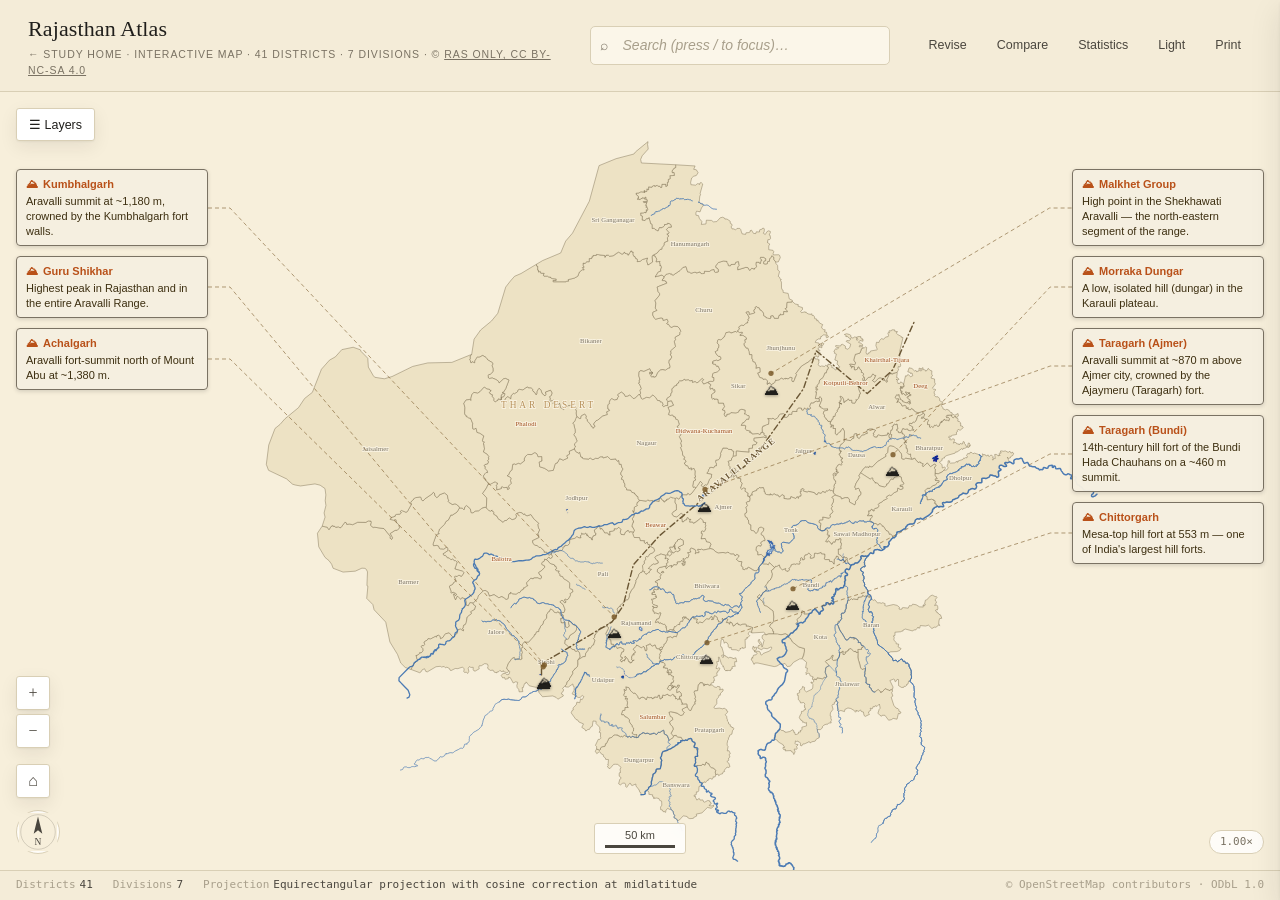
==== map.html @ 2c35591f "Mobile: bottom-sheet + FAB stack + timeline ribbon (Option A + B) Below 640 px the atlas becomes a G" ====
<!doctype html>
<html lang="en">
<head>
  <meta charset="utf-8" />
  <meta name="viewport" content="width=device-width, initial-scale=1" />
  <title>Rajasthan Atlas</title>
  <meta name="description" content="An interactive digital atlas of Rajasthan — 41 districts, protected areas, biosphere, and environment layers." />

  <link rel="stylesheet" href="atlas/ui/styles/theme.css" />
  <link rel="stylesheet" href="atlas/ui/styles/layout.css" />
  <link rel="stylesheet" href="atlas/ui/styles/print.css" />
  <link rel="stylesheet" href="atlas/ui/components/atlas.css" />
  <link rel="stylesheet" href="atlas/ui/components/components.css" />
  <link rel="stylesheet" href="atlas/ui/components/labels.css" />
  <link rel="stylesheet" href="atlas/ui/components/environment.css" />
  <link rel="stylesheet" href="atlas/ui/components/physical.css" />
  <link rel="stylesheet" href="atlas/ui/components/climate.css" />
  <link rel="stylesheet" href="atlas/ui/components/agriculture.css" />
  <link rel="stylesheet" href="atlas/ui/components/geology.css" />
  <link rel="stylesheet" href="atlas/ui/components/industry.css" />
  <link rel="stylesheet" href="atlas/ui/components/energy.css" />
  <link rel="stylesheet" href="atlas/ui/components/human_geography.css" />
  <link rel="stylesheet" href="atlas/ui/components/revision.css" />
  <link rel="stylesheet" href="atlas/ui/components/editorial.css" />
</head>
<body>

  <header class="a-header">
    <div>
      <h1><a href="./" style="color:inherit;text-decoration:none">Rajasthan Atlas</a></h1>
      <div class="subtitle"><a href="./" style="color:inherit;text-decoration:none">← Study Home</a> · Interactive Map · 41 Districts · 7 Divisions · © <a href="./LICENSE" style="color:inherit" title="CC BY-NC-SA 4.0 — free for non-commercial use with attribution">RAS Only, CC BY-NC-SA 4.0</a></div>
    </div>
    <div class="search-wrap">
      <div class="search">
        <span class="icon">⌕</span>
        <input type="search" placeholder="Search (press / to focus)…" spellcheck="false" autocomplete="off" aria-label="Search the atlas" />
        <button class="clear" aria-label="Clear search">×</button>
        <div class="search-results" role="listbox"></div>
      </div>
    </div>
    <!-- .h-nav populated by UIManager -->
  </header>

  <main class="a-map" aria-label="Map of Rajasthan"></main>

  <aside class="a-right" aria-label="Selection details">
    <div class="detail-slot"></div>
  </aside>

  <footer class="a-status" aria-live="polite">
    <div class="s-item"><span class="s-label">Loading…</span></div>
  </footer>

  <script type="module">
    import { Atlas } from './atlas/core/AtlasCore.js';
    import './atlas/layers/TerrainLayer.js';
    import './atlas/layers/EnvironmentLayer.js';
    import './atlas/layers/HydrologyLayer.js';
    import './atlas/layers/ReliefLayer.js';
    import './atlas/layers/PhysiographyLayer.js';
    import './atlas/layers/LocatorInset.js';
    import './atlas/layers/ClimateLayer.js';
    import './atlas/layers/SoilLayer.js';
    import './atlas/layers/VegetationLayer.js';
    import './atlas/layers/AgricultureLayer.js';
    import './atlas/layers/IrrigationLayer.js';
    import './atlas/layers/WaterResourcesLayer.js';
    import './atlas/layers/GeologyLayer.js';
    import './atlas/layers/MineralsLayer.js';
    import './atlas/layers/MiningLayer.js';
    import './atlas/layers/IndustryLayer.js';
    import './atlas/layers/IndustrialSitesLayer.js';
    import './atlas/layers/HandicraftsLayer.js';
    import './atlas/layers/EnergyLayer.js';
    import './atlas/layers/PowerPlantsLayer.js';
    import './atlas/layers/PopulationLayer.js';
    import './atlas/layers/AdministrativeLayer.js';
    import './atlas/layers/HumanGeographyLayer.js';
    import './atlas/layers/LegendPanel.js';
    import './atlas/layers/DistrictProfile.js';
    import './atlas/layers/CustomContent.js';
    import './atlas/layers/RevisionDashboard.js';
    import './atlas/layers/CompareMode.js';
    import './atlas/layers/CalloutMode.js';
    import './atlas/layers/IntegrationTimeline.js';
    import './atlas/layers/DynastiesTimeline.js';
    import './atlas/layers/RelatedHighlighter.js';
    import './atlas/layers/SelectionBreadcrumb.js';
    import './atlas/layers/MobileChrome.js';
    Atlas.boot(document.body);

    // Deep-link support for Study Home → Atlas navigation.
    // Reads ?preset=<mode> and ?feature=<id> from the URL and applies them
    // once the atlas is ready. Study Home links use these to jump users
    // straight to a topic view or a specific feature's detail card.
    Atlas.bus.on('atlas:ready', () => {
      const params = new URLSearchParams(location.search);
      const preset = params.get('preset');
      if (preset) setTimeout(() => Atlas.layers.setMode(preset), 80);
      // ?layers=layer-id-1,layer-id-2 — turn on specific layers (Study Home tiles
      // for content that doesn't have a corresponding preset mode).
      const layersParam = params.get('layers');
      if (layersParam) {
        setTimeout(() => {
          const ids = layersParam.split(',').map(s => s.trim()).filter(Boolean);
          for (const id of ids) {
            try { Atlas.layers.setVisible?.(id, true); } catch (_) {}
          }
        }, 120);
      }
      const feature = params.get('feature');
      if (feature) {
        // Custom layers load async via CustomContent — retry up to 2 s
        // in case the feature's layer is still registering when the
        // deep-link arrives (cold-start race).
        const tryResolve = (attempt = 0) => {
          for (const cfg of Atlas.layers.list()) {
            const f = Atlas.data.getFeature(cfg.id, feature);
            if (f) {
              try { Atlas.layers.setVisible?.(cfg.id, true); } catch (_) {}
              Atlas.interaction.select(cfg.id, feature, { zoom: true });
              return;
            }
          }
          if (attempt < 8) setTimeout(() => tryResolve(attempt + 1), 250);
        };
        setTimeout(tryResolve, 200);
      }
    });
  </script>
</body>
</html>
---- atlas/ui/styles/theme.css ----
/* ============================================================================
 * Design tokens — the single source of truth for colour, typography, spacing.
 * NatGeo-inspired warm-neutral base; muted spot colours for cartographic
 * identity; expressive strokes over saturated fills.
 * ==========================================================================*/

:root {
  /* -- Paper and ink --------------------------------------------------- */
  --paper:            #f4ecd8;   /* main paper substrate — warm cream */
  --paper-warm:       #ede2c4;   /* deeper paper — used behind cards */
  --paper-tinted:     #faf3e0;   /* faint tint for panels */
  --card:             #ffffff;
  --card-quiet:       #fbf6e9;   /* subtle card background */
  --map-bg:           #f7efdb;   /* the map's canvas */
  --water:            #d6e5ed;   /* pale water shade */

  --ink:              #201f1c;
  --ink-2:            #4a463e;   /* body secondary */
  --ink-3:            #7a7263;   /* meta */
  --ink-4:            #a89f8b;   /* faint */
  --ink-inv:          #ffffff;

  --hair:             #d9cfb5;   /* hairline dividers */
  --rule:             #b5a685;   /* stronger rule */
  --stroke-district:  #7a6c4f;

  /* -- Accent / cartographic identity --------------------------------- */
  --accent:           #a04d1e;   /* burnt sienna — attention accent */
  --accent-soft:      #e8c7a0;
  --gold:             #b8892c;   /* UNESCO halo */
  --gold-soft:        #e9d69f;

  --sel:              #a04d1e;
  --sel-bg:           #f0d9bd;

  /* -- Cartographic symbology (aligned with atlas.css) ---------------- */
  --sym-np:           #2f5f3d;   /* National Park — dark forest green */
  --sym-np-soft:      #cfe1d3;
  --sym-tr:           #b95119;   /* Tiger Reserve — atlas orange */
  --sym-tr-soft:      #f4c9a4;
  --sym-wls:          #6e9860;   /* Wildlife Sanctuary — sage green */
  --sym-wls-soft:     #d4e5c9;
  --sym-ramsar:       #2c5da8;   /* Ramsar — atlas blue */
  --sym-ramsar-soft:  #c5d7ef;
  --sym-wetland:      #2e8a9c;   /* Wetland — teal */
  --sym-wetland-soft: #c1e0e5;
  --sym-biosphere:    #7a4a9c;
  --sym-biosphere-soft:#dccbe6;

  /* -- Division palette (subdued for choropleth) ---------------------- */
  --div-Ajmer:        #c4885a;
  --div-Bharatpur:    #9ab778;
  --div-Bikaner:      #d1b76a;
  --div-Jaipur:       #8ea1c1;
  --div-Jodhpur:      #c99a68;
  --div-Kota:         #a684b0;
  --div-Udaipur:      #7ba9a0;

  /* -- Typography ----------------------------------------------------- */
  --serif:            "Iowan Old Style","Palatino Linotype","Palatino","Book Antiqua",Georgia,"Times New Roman",serif;
  --sans:             -apple-system,BlinkMacSystemFont,"Segoe UI","SF Pro Text","Helvetica Neue","Inter",Arial,sans-serif;
  --mono:             ui-monospace,"SF Mono","Menlo","Consolas",monospace;
  --small-caps-letter-spacing: 0.09em;

  /* Type scale (based on 14px root). Named so intent is legible. */
  --t-hero:           28px;
  --t-title:          22px;
  --t-lede:           17px;
  --t-body:           14px;
  --t-small:          12.5px;
  --t-meta:           11px;
  --t-caps:           10.5px;

  /* -- Layout ---------------------------------------------------------- */
  --sp-1: 4px;   --sp-2: 8px;   --sp-3: 12px;  --sp-4: 16px;
  --sp-5: 20px;  --sp-6: 28px;  --sp-8: 40px;  --sp-10: 56px;

  --rad-sm: 3px;
  --rad-md: 5px;
  --rad-lg: 10px;
  --rad-pill: 999px;

  --shadow-card:      0 1px 2px rgba(32,31,28,0.05), 0 6px 18px rgba(32,31,28,0.08);
  --shadow-float:     0 2px 4px rgba(32,31,28,0.06), 0 10px 30px rgba(32,31,28,0.10);
  --shadow-tip:       0 3px 10px rgba(32,31,28,0.14);

  --focus-ring:       0 0 0 2px var(--card), 0 0 0 4px var(--accent);

  --motion-fast:      120ms;
  --motion-base:      180ms;
  --motion-slow:      260ms;
  --ease:             cubic-bezier(0.4, 0.0, 0.2, 1);

  /* Layer style hooks (used by generic Renderer). */
  --layer-districts-fill:   var(--paper-warm);
  --layer-districts-stroke: var(--stroke-district);
}

/* ---- Dark theme (evening reading) ---------------------------------- */
.theme-dark {
  --paper:            #17191d;
  --paper-warm:       #1c1f24;
  --paper-tinted:     #202329;
  --card:             #22262c;
  --card-quiet:       #1c1f24;
  --map-bg:           #191b1f;
  --water:            #253038;

  --ink:              #eee1c8;
  --ink-2:            #c4b89e;
  --ink-3:            #8b8371;
  --ink-4:            #63604e;

  --hair:             #33363d;
  --rule:             #4d4a3e;
  --stroke-district:  #8a7d5c;

  --accent:           #e6a25c;
  --accent-soft:      #4d3620;
  --gold:             #e5c67a;
  --gold-soft:        #4a3d1e;

  --sel:              #e6a25c;
  --sel-bg:           #4a3620;

  --sym-np-soft:      #26362a;
  --sym-tr-soft:      #46281a;
  --sym-wls-soft:     #2b3627;
  --sym-ramsar-soft:  #1e2c46;
  --sym-wetland-soft: #1c353b;
  --sym-biosphere-soft:#332644;

  --div-Ajmer:        #a06d46;
  --div-Bharatpur:    #6c8556;
  --div-Bikaner:      #98814b;
  --div-Jaipur:       #5a728e;
  --div-Jodhpur:      #a17148;
  --div-Kota:         #7d5f8a;
  --div-Udaipur:      #567a74;

  --shadow-card:      0 1px 3px rgba(0,0,0,0.5), 0 6px 20px rgba(0,0,0,0.5);
  --shadow-float:     0 2px 6px rgba(0,0,0,0.5), 0 12px 32px rgba(0,0,0,0.6);
  --shadow-tip:       0 3px 12px rgba(0,0,0,0.6);
}

/* ---- Print theme (paper mode) --------------------------------------- */
.theme-print {
  --paper:            #ffffff;
  --paper-warm:       #f7f7f2;
  --paper-tinted:     #ffffff;
  --card:             #ffffff;
  --card-quiet:       #f5f5f0;
  --map-bg:           #ffffff;
  --water:            #eaf0f3;

  --ink:              #111111;
  --ink-2:            #333333;
  --ink-3:            #666666;
  --ink-4:            #999999;

  --hair:             #cccccc;
  --rule:             #666666;
  --stroke-district:  #333333;

  --accent:           #333333;
  --accent-soft:      #eeeeee;
  --gold:             #877432;
  --gold-soft:        #eee5c9;

  --shadow-card:      none;
  --shadow-float:     none;
  --shadow-tip:       none;
}

/* ---- High-contrast (WCAG AAA) --------------------------------------- */
.theme-hc {
  --paper:            #000000;
  --paper-warm:       #0a0a0a;
  --paper-tinted:     #111111;
  --card:             #000000;
  --card-quiet:       #0f0f0f;
  --map-bg:           #000000;
  --water:            #002244;

  --ink:              #ffffff;
  --ink-2:            #ffff00;
  --ink-3:            #d9d9d9;
  --ink-4:            #999999;

  --hair:             #ffffff;
  --rule:             #ffffff;
  --stroke-district:  #ffffff;

  --accent:           #ffff00;
  --accent-soft:      #333300;
  --sel:              #ffff00;
  --sel-bg:           #666600;

  --sym-np:           #00ff66;
  --sym-tr:           #ff8800;
  --sym-wls:          #66ff33;
  --sym-ramsar:       #33ccff;
  --sym-wetland:      #00ffcc;
  --sym-biosphere:    #cc66ff;
  --gold:             #ffff00;
}
---- atlas/ui/styles/layout.css ----
/* ============================================================================
 * Layout — the map is the whole page. Chrome floats over it or reveals on demand.
 * ==========================================================================*/

*, *::before, *::after { box-sizing: border-box; }

html, body {
  margin: 0;
  height: 100%;
  overflow: hidden;
  background: var(--paper);
  color: var(--ink);
  font-family: var(--sans);
  font-size: var(--t-body);
  line-height: 1.5;
  -webkit-font-smoothing: antialiased;
  text-rendering: optimizeLegibility;
}

/* Grid: header on top, map fills the rest. Right rail is a slide-in overlay,
   not a permanent column. Legacy .a-left / .a-toolbar remain in the DOM but
   are hidden — their content is delivered via floating overlays. */
body {
  display: grid;
  grid-template-columns: 1fr;
  grid-template-rows: auto 1fr auto;
  grid-template-areas:
    "header"
    "map"
    "status";
}

.a-header { grid-area: header; }
.a-map    { grid-area: map; overflow: hidden; position: relative; background: var(--map-bg); }
.a-status { grid-area: status; }

/* Non-essential chrome grid areas — hidden by default, resurfaced as popovers. */
.a-toolbar, .a-left { display: none; }

/* -- Header ------------------------------------------------------------ */
.a-header {
  display: flex;
  align-items: center;
  gap: var(--sp-6);
  padding: var(--sp-3) var(--sp-6);
  background: var(--paper);
  border-bottom: 1px solid var(--hair);
  position: relative; z-index: 20;
}
.a-header h1 {
  margin: 0;
  font-family: var(--serif);
  font-weight: 500;
  font-size: 22px;
  letter-spacing: 0.005em;
  color: var(--ink);
}
.a-header .subtitle {
  color: var(--ink-3);
  font-size: var(--t-caps);
  letter-spacing: var(--small-caps-letter-spacing);
  text-transform: uppercase;
  margin-top: 2px;
}
.a-header .h-nav {
  margin-left: auto;
  display: flex;
  gap: var(--sp-2);
  align-items: center;
}
.a-header .search-wrap { flex: 0 0 300px; }

/* -- Right rail — slide-in feature panel ------------------------------- */
.a-right {
  position: fixed;
  top: 0; right: 0; bottom: 0;
  width: min(440px, 90vw);
  background: var(--card);
  border-left: 1px solid var(--hair);
  box-shadow: var(--shadow-float);
  padding: 0;
  overflow-y: auto;
  overflow-x: hidden;
  overscroll-behavior: contain;
  -webkit-overflow-scrolling: touch;
  scrollbar-width: thin;
  scrollbar-color: var(--ink-4) transparent;
  transform: translateX(100%);
  transition: transform var(--motion-base) var(--ease);
  z-index: 30;
}
.a-right::-webkit-scrollbar { width: 8px; }
.a-right::-webkit-scrollbar-thumb { background: var(--ink-4); border-radius: 4px; }
.a-right::-webkit-scrollbar-track { background: transparent; }
.a-right.open { transform: translateX(0); }
.a-right .close-btn {
  position: sticky; top: 0;
  background: linear-gradient(to bottom, var(--card) 60%, transparent 100%);
  display: flex; justify-content: flex-end;
  padding: var(--sp-3) var(--sp-4) 0;
  z-index: 5;
}
.a-right .close-btn button {
  background: none; border: 0; cursor: pointer;
  color: var(--ink-3); font-size: 20px; line-height: 1;
  padding: 4px 8px; border-radius: var(--rad-sm);
  transition: background var(--motion-fast);
}
.a-right .close-btn button:hover { background: var(--card-quiet); color: var(--ink); }

.a-right .detail-slot { padding: 0 var(--sp-5) var(--sp-6); }

/* -- Status bar -------------------------------------------------------- */
.a-status {
  background: var(--paper);
  border-top: 1px solid var(--hair);
  padding: 6px var(--sp-4);
  font-family: var(--mono);
  font-size: var(--t-meta);
  color: var(--ink-3);
  display: flex;
  gap: var(--sp-5);
  align-items: center;
  height: 30px;
}
.a-status .s-item { display: flex; gap: 4px; align-items: center; }
.a-status .s-label { color: var(--ink-4); }
.a-status .s-value { color: var(--ink-2); }
.a-status .spacer  { flex: 1; }

/* -- Print ------------------------------------------------------------- */
@media print {
  body { grid-template-rows: auto 1fr auto; overflow: visible; height: auto; }
  .a-map { min-height: 80vh; break-inside: avoid; }
  .a-right { display: none !important; }
  .a-status { border-top: 1px solid #000; color: #000; }
}

/* -- Mobile ------------------------------------------------------------ */
@media (max-width: 700px) and (min-width: 641px) {
  /* Tablet-ish narrow: keep the old behaviour of wrapping the search
   * onto its own row while everything else stays desktop-shaped. */
  .a-header { padding: var(--sp-2) var(--sp-3); flex-wrap: wrap; }
  .a-header .search-wrap { flex: 1 1 100%; margin-top: var(--sp-2); }
  .a-right { width: 100vw; }
}

/* ── True mobile (≤ 640 px): the atlas becomes a Google-Maps-style app ──
 * Compact 56 px header, full-bleed map, bottom-sheet detail panel with
 * three snap heights, FAB stack for primary actions. Everything below
 * activates ONLY under the breakpoint so desktop is untouched. */
@media (max-width: 640px) {
  /* Ensure the outer grid still fits — no status bar row on mobile. */
  body {
    grid-template-rows: auto 1fr;
    grid-template-areas: "header" "map";
  }
  .a-status { display: none !important; }

  /* Compact header — 56 px, brand + hamburger + search icon */
  .a-header {
    height: 56px;
    padding: 0 12px;
    gap: 8px;
    flex-wrap: nowrap;
    align-items: center;
  }
  .a-header > div:first-child {
    flex: 1;
    min-width: 0;
    display: flex; align-items: center; gap: 10px;
  }
  .a-header h1 {
    font-size: 17px;
    letter-spacing: -0.005em;
    white-space: nowrap;
    overflow: hidden;
    text-overflow: ellipsis;
  }
  .a-header h1 a { color: inherit; text-decoration: none; }
  .a-header .subtitle { display: none; }
  .a-header .h-nav { display: none; }
  .a-header .search-wrap { display: none; }

  /* Bottom sheet — .a-right becomes a bottom-anchored sheet on mobile.
   * The sheet's height is driven inline by MobileChrome.js's sheet
   * driver per snap (peek/half/full) because in this codebase's CSS
   * ordering, the base .a-right rule's max-height/transform couldn't
   * be overridden from a mobile @media block — inline `height` +
   * `max-height` with !important is what actually wins. */
  .a-right {
    top: auto !important;
    left: 0 !important; right: 0 !important; bottom: 0 !important;
    width: 100vw !important;
    max-width: 100vw !important;
    border-left: none !important;
    border-top: 1px solid var(--hair) !important;
    border-radius: 20px 20px 0 0 !important;
    transform: none !important;
    visibility: hidden;
    box-shadow: 0 -8px 24px rgba(0,0,0,0.14) !important;
    padding-top: 18px;
    z-index: 25;
    transition: height 0.24s cubic-bezier(0.32, 0.72, 0.24, 1), visibility 0s 0.24s;
  }
  .a-right.open {
    visibility: visible;
    transition: height 0.24s cubic-bezier(0.32, 0.72, 0.24, 1), visibility 0s 0s;
  }
  /* Drag handle rendered as a ::before on the sheet — tap-cycles through
   * peek → half → full via the MobileChrome sheet driver. */
  .a-right::before {
    content: "";
    position: absolute; top: 6px; left: 50%;
    transform: translateX(-50%);
    display: block;
    width: 40px; height: 4px;
    background: var(--ink-4);
    border-radius: 2px;
    opacity: 0.35;
    cursor: pointer;
    z-index: 6;
    padding: 8px 20px;   /* hit target padding without affecting visual */
    background-clip: content-box;
  }
  .a-right .close-btn {
    padding: 4px var(--sp-3) 0;
    background: transparent;
  }
  .a-right .close-btn button {
    width: 32px; height: 32px;
    border-radius: 999px;
    background: rgba(0,0,0,0.06);
    display: flex; align-items: center; justify-content: center;
    padding: 0;
  }
  .a-right .detail-slot { padding: 0 var(--sp-4) var(--sp-4); }
}
---- atlas/ui/styles/print.css ----
/* ============================================================================
 * Print — a single A4/letter page with a clean map, legend, and attribution.
 * All non-map chrome hides. Ink-safe colours; heavier strokes.
 * ==========================================================================*/

@media print {
  @page { size: A4 landscape; margin: 12mm; }

  html, body {
    background: white; color: black;
    overflow: visible; height: auto;
  }
  body { display: block; }

  /* Hide interactive chrome. */
  .a-toolbar, .a-left, .a-right,
  .layers-popover, .map-controls,
  .stats-overlay, .tooltip { display: none !important; }

  /* Header becomes a print title band. */
  .a-header {
    display: flex; align-items: baseline; gap: 20px;
    padding: 0 0 8pt;
    border-bottom: 0.5pt solid black;
    background: white; box-shadow: none;
  }
  .a-header h1 { font-family: var(--serif); font-size: 20pt; font-weight: 500; color: black; }
  .a-header .subtitle { color: #333; font-size: 8pt; letter-spacing: var(--small-caps-letter-spacing); text-transform: uppercase; }
  .a-header .h-nav { display: none; }

  /* Map fills the page. */
  .a-map {
    position: relative;
    height: calc(100vh - 60mm);
    min-height: 130mm;
    background: white;
    break-inside: avoid;
  }
  .a-map svg { background: white; }

  /* Print-safe overlays. */
  .a-map .overlay.zoom { display: none; }
  .a-map .overlay.locator { background: white; border-color: black; }
  .a-map .overlay.scale   { background: white; border-color: black; color: black; }
  .a-map .overlay.scale .bar { background: black; border-color: black; }
  .a-map .overlay.north   { color: black; }

  /* Districts + env layers: increase stroke weight for ink. */
  .a-map path.feature { stroke-width: 0.6pt; }
  .a-map .layer-national-parks       path.feature { fill: #d8e6d9; stroke: #204028; stroke-width: 0.8pt; }
  .a-map .layer-tiger-reserves       path.feature { fill: none;    stroke: #8a3a12; stroke-width: 1.0pt; }
  .a-map .layer-wildlife-sanctuaries path.feature { fill: #e0eede; stroke: #4a6d3d; stroke-width: 0.6pt; fill-opacity: 0.6; }
  .a-map .layer-ramsar-sites         path.feature { fill: #d4dff2; stroke: #1c3d75; stroke-width: 0.9pt; }
  .a-map .layer-wetlands             path.feature { fill: #d0e5e9; stroke: #1f6672; stroke-width: 0.7pt; }
  .a-map .layer-districts            path.feature { fill: #fbfaf5; stroke: #444; stroke-width: 0.4pt; }

  /* Labels — restrained ink; forced to render at print-friendly sizes. */
  .a-map #atlas-labels text {
    stroke: white; stroke-width: 1.5pt;
    fill: #222;
  }
  .a-map #atlas-labels .lbl-district { fill: #555; font-size: 5.5pt; }
  .a-map #atlas-labels .lbl-np       { fill: #204028; font-size: 6.5pt; }
  .a-map #atlas-labels .lbl-tr       { fill: #8a3a12; font-size: 6pt; font-style: italic; }
  .a-map #atlas-labels .lbl-wls      { fill: #4a6d3d; font-size: 5.5pt; }
  .a-map #atlas-labels .lbl-ramsar   { fill: #1c3d75; font-size: 6pt; font-style: italic; }
  .a-map #atlas-labels .lbl-wetland  { fill: #1f6672; font-size: 5.5pt; font-style: italic; }

  /* Status → footer strip. */
  .a-status {
    background: white; color: #333;
    border-top: 0.5pt solid black;
    padding: 4pt 0;
    font-family: var(--sans);
    font-size: 7.5pt;
    letter-spacing: 0.01em;
  }
  .a-status .spacer { flex: 1; }
}
---- atlas/ui/components/atlas.css ----
/* ============================================================================
 * Map — cartographic styles. Muted fills, expressive strokes.
 * ==========================================================================*/

.a-map svg {
  width: 100%;
  height: 100%;
  display: block;
  cursor: grab;
  touch-action: none;
  user-select: none;
  background: var(--map-bg);
}
.a-map svg.dragging { cursor: grabbing; }

/* Generic feature paint. Layer-specific paints override below. */
.a-map path.feature {
  fill: var(--paper-warm);
  stroke: var(--stroke-district);
  stroke-width: 0.5;
  stroke-linejoin: round;
  transition: fill var(--motion-fast) var(--ease),
              stroke-width var(--motion-fast) var(--ease),
              opacity var(--motion-fast) var(--ease);
  cursor: pointer;
  vector-effect: non-scaling-stroke;
}
.a-map path.feature.hovered {
  fill: var(--sel-bg);
  stroke: var(--sel);
  stroke-width: 1.2;
}
.a-map path.feature.selected {
  fill: var(--sel-bg) !important;
  stroke: var(--sel);
  stroke-width: 1.6;
}

/* -- Districts as the atlas base ---------------------------------------- */
.a-map .layer-districts path.feature {
  fill: var(--paper-warm);
  stroke: var(--stroke-district);
  stroke-width: 0.45;
}

/* Choropleth by division. */
.a-map svg.mode-division .layer-districts path[data-division="Ajmer"]     { fill: var(--div-Ajmer);     fill-opacity: 0.85; }
.a-map svg.mode-division .layer-districts path[data-division="Bharatpur"] { fill: var(--div-Bharatpur); fill-opacity: 0.85; }
.a-map svg.mode-division .layer-districts path[data-division="Bikaner"]   { fill: var(--div-Bikaner);   fill-opacity: 0.85; }
.a-map svg.mode-division .layer-districts path[data-division="Jaipur"]    { fill: var(--div-Jaipur);    fill-opacity: 0.85; }
.a-map svg.mode-division .layer-districts path[data-division="Jodhpur"]   { fill: var(--div-Jodhpur);   fill-opacity: 0.85; }
.a-map svg.mode-division .layer-districts path[data-division="Kota"]      { fill: var(--div-Kota);      fill-opacity: 0.85; }
.a-map svg.mode-division .layer-districts path[data-division="Udaipur"]   { fill: var(--div-Udaipur);   fill-opacity: 0.85; }

/* Highlight retained new districts. */
.a-map svg.mode-new .layer-districts path[data-new="true"] {
  fill: var(--sym-tr-soft); stroke: var(--sym-tr); stroke-width: 1.1;
}
.a-map svg.mode-new .layer-districts path[data-new="false"] { opacity: 0.35; }

/* When environment / reader mode is active, districts recede. */
.a-map svg.mode-env    .layer-districts path.feature { opacity: 0.42; }
.a-map svg.mode-reader .layer-districts path.feature { opacity: 0.28; }

/* Districts must always be clickable regardless of mode.
 * SVG's default `pointer-events: visiblePainted` requires a *painted*
 * fill; when opacity is faded to 0.15-0.42 in thematic modes, some
 * browsers stop registering hits inside the polygons and clicks pass
 * through to the <svg> root. `pointer-events: all` forces districts
 * to receive events regardless of paint visibility — essential for the
 * DistrictProfile click pipeline to work in every mode. */
.a-map .layer-districts path.feature { pointer-events: all; }

/* -- Overlays: north arrow, scale bar, zoom pill, locator inset -------- */
.a-map .overlay {
  position: absolute;
  pointer-events: none;
  color: var(--ink-2);
  font-family: var(--serif);
  z-index: 4;
}

/* Compass sits at bottom-LEFT (top-right was permanently covered by
 * the selection detail panel + sikhwal callouts). Bottom-left is
 * otherwise empty since LocatorInset is hidden by CalloutMode. */
.a-map .overlay.north {
  bottom: var(--sp-4); left: var(--sp-4);
  width: 44px; height: 44px;
  color: var(--ink-2);
  background: color-mix(in srgb, var(--card) 80%, transparent);
  backdrop-filter: blur(4px);
  border: 1px solid var(--hair);
  border-radius: 50%;
  padding: 2px;
  box-sizing: border-box;
}

/* Mobile map-chrome overrides are appended at the very END of this
 * file (search for MOBILE MAP CHROME) so they win the cascade over
 * the desktop .a-map .map-controls rule that sits later in the file. */
.a-map .overlay.north svg { width: 100%; height: 100%; }

.a-map .overlay.scale {
  left: 50%; transform: translateX(-50%); bottom: var(--sp-4);
  font-family: var(--sans);
  font-size: var(--t-meta);
  color: var(--ink-2);
  text-align: center;
  padding: 3px 10px 5px;
  background: color-mix(in srgb, var(--card) 80%, transparent);
  backdrop-filter: blur(4px);
  border: 1px solid var(--hair);
  border-radius: var(--rad-sm);
}
.a-map .overlay.scale .bar {
  height: 3px; background: var(--ink-2);
  border: 1px solid var(--ink-2);
  margin: 2px auto 0;
}

.a-map .overlay.zoom {
  right: var(--sp-4); bottom: var(--sp-4);
  font-family: var(--mono);
  font-size: var(--t-meta);
  background: color-mix(in srgb, var(--card) 80%, transparent);
  backdrop-filter: blur(4px);
  padding: 3px 10px;
  border: 1px solid var(--hair);
  border-radius: var(--rad-pill);
  color: var(--ink-3);
}

/* Locator inset — bottom-left mini-map with India + Rajasthan + viewport box */
.a-map .overlay.locator {
  left: var(--sp-4); bottom: var(--sp-4);
  width: 140px; height: 140px;
  background: color-mix(in srgb, var(--card) 80%, transparent);
  backdrop-filter: blur(4px);
  border: 1px solid var(--hair);
  border-radius: var(--rad-sm);
  padding: 6px;
  pointer-events: none;
  overflow: hidden;
}
.a-map .overlay.locator svg { width: 100%; height: 100%; }
.a-map .overlay.locator .lbl {
  position: absolute; left: 8px; top: 4px;
  font-family: var(--serif);
  font-size: 9px;
  letter-spacing: var(--small-caps-letter-spacing);
  text-transform: uppercase;
  color: var(--ink-3);
}
.a-map .overlay.locator .india { fill: var(--paper-warm); stroke: var(--rule); stroke-width: 0.6; }
.a-map .overlay.locator .rajasthan { fill: var(--accent-soft); stroke: var(--accent); stroke-width: 0.8; }
.a-map .overlay.locator .viewport { fill: none; stroke: var(--sel); stroke-width: 1.2; }

/* -- Floating map controls (bottom-LEFT column, above the compass) ------
 * Moved from top-right because the right-side detail panel + sikhwal
 * callouts permanently overlapped that area. Bottom-left stack is:
 * [+ / − / ⌂] on top → compass (44px) at the very bottom. */
.a-map .map-controls {
  position: absolute;
  bottom: calc(var(--sp-4) + 56px);
  left: var(--sp-4);
  display: flex; flex-direction: column;
  gap: 4px;
  z-index: 5;
}
.a-map .map-controls .mc {
  width: 34px; height: 34px;
  background: var(--card);
  border: 1px solid var(--hair);
  border-radius: var(--rad-sm);
  cursor: pointer;
  color: var(--ink-2);
  display: flex; align-items: center; justify-content: center;
  font-family: var(--serif);
  font-size: 16px;
  transition: background var(--motion-fast), border-color var(--motion-fast), color var(--motion-fast);
  box-shadow: var(--shadow-card);
}
.a-map .map-controls .mc:hover { background: var(--card-quiet); border-color: var(--rule); color: var(--ink); }
.a-map .map-controls .mc:focus-visible { outline: none; box-shadow: var(--focus-ring); }
.a-map .map-controls .mc.active { background: var(--sel-bg); border-color: var(--sel); color: var(--ink); }
.a-map .map-controls .divider { height: 8px; }

/* -- Layers popover ---------------------------------------------------- */
.layers-popover {
  position: absolute;
  top: var(--sp-4); left: var(--sp-4);
  /* Above the Sikhwal edge-column callouts (z-index 10) so it can be
   * opened and used even while callouts flank the map. */
  z-index: 20;
}
.layers-popover .lp-toggle {
  background: var(--card);
  border: 1px solid var(--hair);
  border-radius: var(--rad-sm);
  padding: 8px 12px;
  cursor: pointer;
  color: var(--ink);
  font-family: var(--sans);
  font-size: var(--t-small);
  display: flex; gap: 6px; align-items: center;
  box-shadow: var(--shadow-card);
  transition: background var(--motion-fast);
}
.layers-popover .lp-toggle:hover { background: var(--card-quiet); }
.layers-popover .lp-toggle:focus-visible { outline: none; box-shadow: var(--focus-ring); }
.layers-popover .lp-panel {
  position: absolute; top: calc(100% + 6px); left: 0;
  min-width: 280px;
  max-width: min(320px, 90vw);
  max-height: calc(100vh - 120px);
  overflow-y: auto;
  overscroll-behavior: contain;
  background: var(--card);
  border: 1px solid var(--hair);
  border-radius: var(--rad-md);
  box-shadow: var(--shadow-float);
  padding: var(--sp-4);
  display: none;
  scrollbar-width: thin;
  scrollbar-color: var(--ink-4) transparent;
}
.layers-popover .lp-panel::-webkit-scrollbar { width: 8px; }
.layers-popover .lp-panel::-webkit-scrollbar-thumb { background: var(--ink-4); border-radius: 4px; }
.layers-popover .lp-panel::-webkit-scrollbar-track { background: transparent; }
.layers-popover.open .lp-panel { display: block; }

/* -- Layers-popover: two-tab layout --------------------------------- */
.layers-popover .lp-tabs {
  display: flex;
  gap: 0;
  margin: calc(var(--sp-4) * -1) calc(var(--sp-4) * -1) var(--sp-3);
  border-bottom: 1px solid var(--hair);
  padding: 0;
  background: var(--card-quiet);
  border-radius: var(--rad-md) var(--rad-md) 0 0;
  overflow: hidden;
}
.layers-popover .lp-tab {
  flex: 1;
  background: transparent;
  border: 0;
  border-bottom: 2px solid transparent;
  padding: 10px 12px;
  cursor: pointer;
  font-family: var(--sans);
  font-size: var(--t-small);
  color: var(--ink-3);
  letter-spacing: 0.04em;
  transition: color var(--motion-fast), border-color var(--motion-fast), background var(--motion-fast);
}
.layers-popover .lp-tab:hover { color: var(--ink); background: var(--card); }
.layers-popover .lp-tab.active {
  color: var(--ink);
  border-bottom-color: var(--sel);
  background: var(--card);
  font-weight: 500;
}
.layers-popover .lp-tab-panel { display: none; }
.layers-popover .lp-tab-panel.active { display: block; }
.layers-popover .lp-hint {
  margin: 0 0 var(--sp-3);
  font-size: var(--t-meta);
  color: var(--ink-3);
  font-style: italic;
  line-height: 1.4;
}

/* -- Layers-popover: curated sectioned Presets grid ------------------- */
.layers-popover .lp-preset-section {
  margin-bottom: 14px;
}
.layers-popover .lp-preset-section:last-of-type { margin-bottom: 4px; }
.layers-popover .lp-preset-heading {
  display: flex;
  align-items: center;
  gap: 6px;
  margin: 10px 0 6px;
  padding-bottom: 4px;
  border-bottom: 1px solid var(--hair);
}
.layers-popover .lp-preset-icon {
  font-size: 14px;
  line-height: 1;
  flex-shrink: 0;
}
.layers-popover .lp-preset-title {
  font-family: var(--serif);
  font-size: var(--t-caps);
  letter-spacing: 0.14em;
  text-transform: uppercase;
  color: var(--ink-3);
  font-weight: 500;
}
.layers-popover .lp-preset-grid {
  display: grid;
  grid-template-columns: 1fr 1fr;
  gap: 4px 6px;
}
.layers-popover .lp-preset-grid .lp-mode {
  margin: 0;
  padding: 6px 8px;
  font-size: 11.5px;
}

/* -- Layers-popover: legacy hidden mode container --------------------- */
.layers-popover .lp-legacy-modes {
  display: none !important;
}

/* ============================================================================
 * Legend panel — floating map-corner key for the currently-active view mode.
 * ==========================================================================*/
.a-map .legend-panel {
  position: absolute;
  bottom: var(--sp-4);
  right: var(--sp-4);
  z-index: 4;
  display: none;
  min-width: 190px;
  max-width: 260px;
  max-height: min(calc(100vh - 200px), 480px);
  overflow-y: auto;
  overscroll-behavior: contain;
  background: var(--card);
  border: 1px solid var(--hair);
  border-radius: var(--rad-md);
  box-shadow: var(--shadow-card);
  padding: 0;
  font-family: var(--sans);
  font-size: var(--t-small);
  color: var(--ink);
  scrollbar-width: thin;
  scrollbar-color: var(--ink-4) transparent;
}
.a-map .legend-panel.open { display: block; }
.a-map .legend-panel .legend-header {
  display: flex;
  align-items: center;
  justify-content: space-between;
  gap: 8px;
  padding: 8px 12px;
  border-bottom: 1px solid var(--hair);
  background: var(--card-quiet);
  border-radius: var(--rad-md) var(--rad-md) 0 0;
}
.a-map .legend-panel .legend-title {
  font-family: var(--serif);
  font-size: var(--t-caps);
  letter-spacing: var(--small-caps-letter-spacing);
  text-transform: uppercase;
  color: var(--ink-3);
}
.a-map .legend-panel .legend-close {
  background: none; border: 0; cursor: pointer;
  color: var(--ink-3); font-size: 18px; line-height: 1;
  padding: 0 4px; border-radius: var(--rad-sm);
  transition: color var(--motion-fast);
}
.a-map .legend-panel .legend-close:hover { color: var(--ink); }
.a-map .legend-panel .legend-body { padding: 6px 10px 10px; }
.a-map .legend-panel .legend-box + .legend-box {
  margin-top: 10px;
  padding-top: 8px;
  border-top: 1px dashed var(--hair);
}
.a-map .legend-panel h5 {
  margin: 6px 0 6px;
  font-family: var(--serif);
  font-size: var(--t-meta);
  letter-spacing: 0.12em;
  text-transform: uppercase;
  color: var(--ink-3);
  font-weight: 500;
}
.a-map .legend-panel .legend-list {
  list-style: none;
  padding: 0;
  margin: 0;
}
.a-map .legend-panel .legend-list li {
  display: flex;
  align-items: center;
  gap: 8px;
  padding: 3px 0;
  color: var(--ink);
  font-size: var(--t-small);
  line-height: 1.3;
}
.a-map .legend-panel .legend-swatch {
  display: inline-block;
  width: 16px;
  height: 12px;
  border: 1px solid rgba(0, 0, 0, 0.18);
  border-radius: 2px;
  flex-shrink: 0;
}
.theme-dark .a-map .legend-panel .legend-swatch { border-color: rgba(255, 255, 255, 0.12); }
.a-map .legend-panel .legend-name {
  flex: 1;
  overflow: hidden;
  text-overflow: ellipsis;
  white-space: nowrap;
}

@media (max-width: 700px) {
  .a-map .legend-panel { display: none !important; }
}

.layers-popover h4 {
  font-family: var(--serif);
  font-weight: 500;
  font-size: var(--t-caps);
  letter-spacing: var(--small-caps-letter-spacing);
  text-transform: uppercase;
  color: var(--ink-3);
  margin: var(--sp-3) 0 var(--sp-2);
  padding-bottom: 4px;
  border-bottom: 1px solid var(--hair);
}
.layers-popover h4:first-child { margin-top: 0; }
.layers-popover .lp-row {
  display: flex; align-items: center; gap: var(--sp-2);
  padding: 4px 0;
  font-size: var(--t-small);
  color: var(--ink-2);
  cursor: pointer;
}
.layers-popover .lp-row:hover { color: var(--ink); }
.layers-popover .lp-row input[type="checkbox"] {
  margin: 0; accent-color: var(--accent);
}
.layers-popover .lp-row .sw {
  width: 14px; height: 14px; border-radius: 3px;
  border: 1px solid; margin-left: auto; flex-shrink: 0;
}
.layers-popover .lp-modes {
  display: grid;
  grid-template-columns: repeat(auto-fill, minmax(90px, 1fr));
  gap: 4px;
}
.layers-popover .lp-modes button {
  appearance: none;
  padding: 6px 8px;
  border: 1px solid var(--hair);
  background: var(--card);
  color: var(--ink-2);
  font-family: var(--sans);
  font-size: var(--t-small);
  border-radius: var(--rad-sm);
  cursor: pointer;
  transition: background var(--motion-fast);
}
.layers-popover .lp-modes button:hover { background: var(--card-quiet); }
.layers-popover .lp-modes button.active { background: var(--sel-bg); border-color: var(--sel); color: var(--ink); }

/* -- Tooltip ----------------------------------------------------------- */
.tooltip {
  position: fixed;
  pointer-events: none;
  z-index: 100;
  background: var(--card);
  color: var(--ink);
  border: 1px solid var(--hair);
  border-radius: var(--rad-sm);
  box-shadow: var(--shadow-tip);
  padding: 8px 10px;
  font-family: var(--sans);
  font-size: var(--t-small);
  max-width: 260px;
  opacity: 0;
  transform: translate(-50%, calc(-100% - 12px));
  transition: opacity var(--motion-fast) var(--ease);
}
.tooltip.on { opacity: 1; }
.tooltip .tt-name {
  font-family: var(--serif);
  font-size: var(--t-body);
  font-weight: 500;
  color: var(--ink);
  margin-bottom: 2px;
}
.tooltip .tt-meta {
  color: var(--ink-3);
  font-size: var(--t-meta);
  letter-spacing: 0.03em;
}
.tooltip .tt-tag {
  display: inline-block;
  margin-top: 4px;
  padding: 1px 6px;
  border-radius: var(--rad-pill);
  background: var(--sym-tr-soft);
  color: var(--sym-tr);
  font-size: 9.5px;
  letter-spacing: var(--small-caps-letter-spacing);
  text-transform: uppercase;
}

/* ═══ MOBILE MAP CHROME ═══════════════════════════════════════════════
 * Placed at file-end so the mobile @media rules follow (and therefore
 * beat, at equal specificity) the desktop rules above. */
@media (max-width: 640px) {
  /* Zoom +/- pill sits TOP-RIGHT of the map on mobile so the compass
   * has clean run of the bottom-left corner. */
  .a-map .map-controls {
    top: 12px !important; right: 12px !important;
    bottom: auto !important; left: auto !important;
    flex-direction: row !important;
    gap: 0 !important;
    background: color-mix(in srgb, var(--card) 90%, transparent);
    backdrop-filter: blur(4px);
    border: 1px solid var(--hair);
    border-radius: 10px;
    padding: 2px;
    box-shadow: 0 2px 6px rgba(0,0,0,0.06);
  }
  .a-map .map-controls .divider { display: none; }
  .a-map .map-controls .mc {
    width: 36px !important; height: 36px !important;
    border: none;
    background: transparent;
    border-radius: 6px;
  }
  /* Compass tucks smaller into bottom-left */
  .a-map .overlay.north {
    width: 40px; height: 40px;
    bottom: 12px; left: 12px;
  }
  /* Hide the desktop zoom-level pill on mobile — the info isn't
   * essential and it fights the FAB stack for corner real-estate. */
  .a-map .overlay.zoom { display: none !important; }
  /* Selection breadcrumb — was hidden below 640 by SelectionBreadcrumb's
   * own CSS. Override that: on mobile it's THE way to know what you
   * selected. Docks below the header. */
  .a-map .overlay.selection-breadcrumb {
    display: inline-flex !important;
    top: 12px;
    max-width: min(60vw, 240px);
    font-size: 11.5px;
    padding: 6px 12px;
  }
  .a-map .overlay.selection-breadcrumb .sb-feature { max-width: 160px; }

  /* Layers popover — full-width overlay panel on mobile */
  .layers-popover { top: 12px; left: 12px; }
  .layers-popover .lp-toggle {
    padding: 8px 14px;
    font-size: 13px;
  }
  .layers-popover .lp-panel {
    position: fixed;
    top: 56px; left: 0; right: 0; bottom: 0;
    min-width: 0; max-width: 100vw;
    max-height: none;
    border-radius: 0;
    border-left: none; border-right: none;
    border-top: 1px solid var(--hair);
    padding: 16px;
    z-index: 40;
    display: none;
  }
  .layers-popover.open .lp-panel { display: block; }
  .layers-popover .lp-row {
    padding: 12px 8px;
    font-size: 14px;
  }
  .layers-popover .lp-row input[type="checkbox"] {
    width: 20px; height: 20px;
  }
  .layers-popover h4 {
    font-size: 11px;
    padding: 10px 4px 6px;
    border-bottom: 1px solid var(--hair);
  }
}
---- atlas/ui/components/components.css ----
/* ============================================================================
 * Components — buttons, search, small controls. Editorial restraint.
 * ==========================================================================*/

/* -- Search input in the header --------------------------------------- */
.search { position: relative; }
.search input {
  width: 100%;
  padding: 8px 32px 8px 32px;
  font: inherit;
  font-family: var(--sans);
  font-size: var(--t-body);
  border: 1px solid var(--hair);
  border-radius: var(--rad-md);
  background: var(--card-quiet);
  color: var(--ink);
  outline: none;
  transition: border-color var(--motion-fast), background var(--motion-fast), box-shadow var(--motion-fast);
}
.search input::placeholder { color: var(--ink-4); font-style: italic; }
.search input:hover  { background: var(--card); border-color: var(--rule); }
.search input:focus  { background: var(--card); border-color: var(--accent);
                       box-shadow: 0 0 0 3px color-mix(in srgb, var(--accent) 15%, transparent); }

.search .icon {
  position: absolute; left: 10px; top: 50%; transform: translateY(-50%);
  color: var(--ink-3); pointer-events: none; font-size: 14px;
}
.search .clear {
  position: absolute; right: 6px; top: 50%; transform: translateY(-50%);
  background: none; border: 0; color: var(--ink-3); cursor: pointer;
  padding: 4px 8px; border-radius: var(--rad-sm);
  visibility: hidden;
  font-size: 16px;
}
.search.has-value .clear { visibility: visible; }
.search .clear:hover { background: var(--card-quiet); color: var(--ink); }
.search .clear:focus-visible { outline: none; box-shadow: var(--focus-ring); }

/* -- Search results dropdown ------------------------------------------- */
.search-results {
  position: absolute; top: 100%; left: 0; right: 0;
  margin-top: 4px;
  max-height: 360px;
  overflow-y: auto;
  background: var(--card);
  border: 1px solid var(--hair);
  border-radius: var(--rad-md);
  box-shadow: var(--shadow-float);
  z-index: 50;
  display: none;
}
.search-results.on { display: block; }
.search-results .row {
  padding: 10px 14px;
  cursor: pointer;
  border-bottom: 1px solid var(--hair);
  display: flex; justify-content: space-between; align-items: baseline; gap: 8px;
}
.search-results .row:last-child { border-bottom: 0; }
.search-results .row:hover, .search-results .row.focus { background: var(--card-quiet); }
.search-results .row .name {
  font-family: var(--serif);
  font-size: var(--t-body);
  color: var(--ink);
}
.search-results .row .meta {
  color: var(--ink-3);
  font-size: var(--t-meta);
  letter-spacing: 0.02em;
  text-align: right;
  flex-shrink: 0;
}
.search-results .empty {
  padding: 16px;
  color: var(--ink-3);
  font-family: var(--serif);
  font-style: italic;
  font-size: var(--t-small);
  text-align: center;
}

/* -- Header nav buttons ----------------------------------------------- */
.h-btn {
  appearance: none;
  border: 1px solid transparent;
  background: transparent;
  color: var(--ink-2);
  font-family: var(--sans);
  font-size: var(--t-small);
  padding: 6px 10px;
  border-radius: var(--rad-sm);
  cursor: pointer;
  display: inline-flex;
  align-items: center;
  gap: 6px;
  transition: background var(--motion-fast), color var(--motion-fast);
}
.h-btn:hover { background: var(--card-quiet); color: var(--ink); }
.h-btn:focus-visible { outline: none; box-shadow: var(--focus-ring); }
.h-btn.active { background: var(--sel-bg); color: var(--ink); }

/* -- Kbd chip ---------------------------------------------------------- */
.kbd {
  font-family: var(--mono);
  font-size: 10px;
  color: var(--ink-3);
  border: 1px solid var(--hair);
  border-bottom-width: 2px;
  border-radius: 3px;
  padding: 1px 5px;
  margin-left: 6px;
  background: var(--card);
}

/* -- Legend list (used in layers popover) ----------------------------- */
.legend-list { list-style: none; padding: 0; margin: 0; }
.legend-list li {
  display: flex; align-items: center; gap: 8px;
  padding: 5px 0;
  font-size: var(--t-small);
  color: var(--ink-2);
}
.legend-list .sw {
  width: 12px; height: 12px; border-radius: 2px;
  border: 1px solid var(--rule);
  flex-shrink: 0;
}
---- atlas/ui/components/labels.css ----
/* ============================================================================
 * Cartographic labels — rendered by LabelManager into an <g id="atlas-labels">.
 * Type hierarchy:
 *   .lbl-state    — state name (largest, letter-spaced)
 *   .lbl-np       — National Park (small caps, forest green)
 *   .lbl-tr       — Tiger Reserve (italic, tiger orange)
 *   .lbl-wls      — Wildlife Sanctuary (smaller, sage)
 *   .lbl-ramsar   — Ramsar (italic, blue)
 *   .lbl-wetland  — Wetland (italic, teal)
 *   .lbl-district — District (small, quiet grey)
 * White halo behind every label (via paint-order stroke).
 * ==========================================================================*/

.a-map #atlas-labels {
  pointer-events: none;
  user-select: none;
}
.a-map #atlas-labels text {
  font-family: var(--serif);
  paint-order: stroke fill;
  stroke: color-mix(in srgb, var(--map-bg) 90%, white);
  stroke-width: 2.4;
  stroke-linejoin: round;
  transition: opacity var(--motion-fast) var(--ease);
}
.theme-dark  .a-map #atlas-labels text { stroke: color-mix(in srgb, var(--map-bg) 65%, black); }
.theme-hc    .a-map #atlas-labels text { stroke: #000; }
.theme-print .a-map #atlas-labels text { stroke: #fff; }

.a-map #atlas-labels .lbl-district {
  fill: var(--ink-3);
  font-size: 8.5px;
  letter-spacing: 0.02em;
  font-weight: 400;
}
.a-map #atlas-labels .lbl-district.new {
  fill: var(--accent);
  font-weight: 500;
}

.a-map #atlas-labels .lbl-np {
  fill: var(--sym-np);
  font-size: 10px;
  font-weight: 500;
  letter-spacing: var(--small-caps-letter-spacing);
  text-transform: uppercase;
}
.a-map #atlas-labels .lbl-tr {
  fill: var(--sym-tr);
  font-size: 9.5px;
  font-weight: 600;
  font-style: italic;
}
.a-map #atlas-labels .lbl-wls {
  fill: var(--sym-wls);
  font-size: 8.5px;
  font-weight: 500;
}
.a-map #atlas-labels .lbl-ramsar {
  fill: var(--sym-ramsar);
  font-size: 9px;
  font-weight: 500;
  font-style: italic;
}
.a-map #atlas-labels .lbl-wetland {
  fill: var(--sym-wetland);
  font-size: 8.5px;
  font-style: italic;
}

.a-map #atlas-labels .leader {
  stroke: var(--ink-3);
  stroke-width: 0.4;
  fill: none;
  opacity: 0.6;
}

/* Selected feature's label pops (drawn separately at top). */
.a-map #atlas-labels .selected {
  fill: var(--sel);
  font-weight: 600;
}
---- atlas/ui/components/environment.css ----
/* ============================================================================
 * Environment & Protected Areas — refined symbology.
 * Muted paper-tinted fills; expressive strokes carry identity.
 * UNESCO features get a subtle gold halo; point-only features get a dashed ring.
 * ==========================================================================*/

.a-map .layer-national-parks       path.feature { fill: var(--sym-np-soft);       stroke: var(--sym-np);       stroke-width: 0.9;  fill-opacity: 0.9; }
.a-map .layer-tiger-reserves       path.feature { fill: var(--sym-tr-soft);       stroke: var(--sym-tr);       stroke-width: 1.0;  fill-opacity: 0.55; stroke-dasharray: 0; }
.a-map .layer-wildlife-sanctuaries path.feature { fill: var(--sym-wls-soft);      stroke: var(--sym-wls);      stroke-width: 0.6;  fill-opacity: 0.55; }
.a-map .layer-ramsar-sites         path.feature { fill: var(--sym-ramsar-soft);   stroke: var(--sym-ramsar);   stroke-width: 1.1;  fill-opacity: 0.85; }
.a-map .layer-wetlands             path.feature { fill: var(--sym-wetland-soft);  stroke: var(--sym-wetland);  stroke-width: 0.8;  fill-opacity: 0.7; }
.a-map .layer-biosphere-reserves   path.feature { fill: var(--sym-biosphere-soft);stroke: var(--sym-biosphere);stroke-width: 0.9; }

/* Point-only features (Sariska NP, Sitamata WLS, Khichan, Menar, Dholpur–Karauli TR).
   Renderer emits them as small filled circles via a d="Ma…" path. We enlarge
   the point marker via non-scaling-stroke and give it a dashed outer ring so
   its epistemic status (boundary not published) is legible at a glance. */
.a-map .layer-national-parks       path.feature[d^="M"][d*="a2.5"] { fill: white; stroke-width: 2.4; }
.a-map .layer-tiger-reserves       path.feature[d^="M"][d*="a2.5"] { fill: white; stroke-width: 2.4; }
.a-map .layer-wildlife-sanctuaries path.feature[d^="M"][d*="a2.5"] { fill: white; stroke-width: 2.4; }
.a-map .layer-ramsar-sites         path.feature[d^="M"][d*="a2.5"] { fill: white; stroke-width: 2.4; }
.a-map .layer-wetlands             path.feature[d^="M"][d*="a2.5"] { fill: white; stroke-width: 2.4; }

/* UNESCO WHS gold halo (currently only Keoladeo Ghana). Set as data-attribute
   in the renderer via the layer's style function; for now, target by feature id. */
.a-map path.feature[id$="keoladeo-np"],
.a-map path.feature[id$="keoladeo-ramsar"] {
  filter: drop-shadow(0 0 3px var(--gold));
}

/* Env highlight mode: dim districts, keep env layers vivid. */
.a-map svg.mode-env #atlas-layers path.feature { stroke-width: 1.3; }
.a-map svg.mode-env .layer-districts path.feature { stroke-width: 0.4; }

/* Reader mode inherits env mode's dim on districts (defined in atlas.css). */

/* -- Legend swatches per env category (used inside the layers popover) - */
.legend-list .sw-national-parks       { background: var(--sym-np-soft);       border-color: var(--sym-np); }
.legend-list .sw-tiger-reserves       { background: var(--sym-tr-soft);       border-color: var(--sym-tr); }
.legend-list .sw-wildlife-sanctuaries { background: var(--sym-wls-soft);      border-color: var(--sym-wls); }
.legend-list .sw-ramsar-sites         { background: var(--sym-ramsar-soft);   border-color: var(--sym-ramsar); }
.legend-list .sw-wetlands             { background: var(--sym-wetland-soft);  border-color: var(--sym-wetland); }
.legend-list .sw-biosphere-reserves   { background: var(--sym-biosphere-soft);border-color: var(--sym-biosphere); }
---- atlas/ui/components/physical.css ----
/* ============================================================================
 * Physical geography — the atlas's landscape base layer.
 * Muted, subdued palette; the physical map should read as a paper ground
 * beneath the thematic layers, not as a colour dashboard.
 * ==========================================================================*/

/* -- Terrain raster — the very bottom of the stack ----------------------- */
.a-map #atlas-terrain image {
  pointer-events: none;
  opacity: 0.86;
  mix-blend-mode: multiply;   /* multiply onto the paper background */
  image-rendering: -webkit-optimize-contrast;
}

/* Hide terrain in pure administrative modes so districts read cleanly. */
.a-map svg.mode-base     #atlas-terrain { display: none; }
.a-map svg.mode-division #atlas-terrain { display: none; }
.a-map svg.mode-new      #atlas-terrain { display: none; }

/* In terrain mode, promote the relief and dim the thematic layers heavily. */
.a-map svg.mode-terrain #atlas-terrain             { opacity: 1; }
.a-map svg.mode-terrain .layer-districts path.feature       { opacity: 0.18; }
.a-map svg.mode-terrain .layer-physiography path.feature    { opacity: 0.25; }
.a-map svg.mode-terrain .layer-national-parks path.feature,
.a-map svg.mode-terrain .layer-tiger-reserves path.feature,
.a-map svg.mode-terrain .layer-wildlife-sanctuaries path.feature { opacity: 0.35; }

/* In dark theme, blend differently so the terrain is legible on a dark canvas. */
.theme-dark .a-map #atlas-terrain image {
  mix-blend-mode: screen;
  opacity: 0.35;
}

:root {
  --phys-region-1:        #efe6cf;   /* Thar desert region — warm sand */
  --phys-region-1-stroke: #a5895d;
  --phys-region-2:        #dfe0c8;   /* Aravalli hill region — pale olive */
  --phys-region-2-stroke: #7c8a5a;
  --phys-region-3:        #e5e6ce;   /* Eastern plains — soft green */
  --phys-region-3-stroke: #8a9558;
  --phys-region-4:        #e2d7bd;   /* Southeastern plateau — buff */
  --phys-region-4-stroke: #967a4e;
  --phys-region-5:        #d9e0c2;   /* Southern Aravalli / Mahi — moss */
  --phys-region-5-stroke: #6d8a5b;

  --phys-basin-fill:      transparent;
  --phys-basin-stroke:    #7c7048;

  --phys-water:           #d6e5ed;
  --phys-water-stroke:    #2c5da8;
  --phys-river-stroke:    #3a6fb0;
  --phys-desert-fill:     #f0e2ba;
  --phys-desert-stroke:   #b8925c;
  --phys-desert-hatch:    rgba(184, 146, 92, 0.25);
  --phys-aravalli-stroke: #6b5735;
  --phys-peak-fill:       #4b3b21;
  --phys-peak-stroke:     #ffffff;
}
.theme-dark {
  --phys-region-1:        #2d271a;
  --phys-region-1-stroke: #7a6740;
  --phys-region-2:        #23291e;
  --phys-region-2-stroke: #5c6f43;
  --phys-region-3:        #232a1c;
  --phys-region-3-stroke: #647045;
  --phys-region-4:        #2b2419;
  --phys-region-4-stroke: #7d6844;
  --phys-region-5:        #232b1e;
  --phys-region-5-stroke: #526f42;
  --phys-basin-stroke:    #635944;
  --phys-water:           #253038;
  --phys-water-stroke:    #7ba4d8;
  --phys-river-stroke:    #7ba4d8;
  --phys-desert-fill:     #3a2f18;
  --phys-desert-stroke:   #9a7c47;
  --phys-aravalli-stroke: #ac9865;
  --phys-peak-fill:       #f5e2b5;
  --phys-peak-stroke:     #17191d;
}

/* -- Physiographic regions ------------------------------------------------- */
.a-map .layer-physiography path.feature {
  fill: var(--phys-region-3);
  stroke: var(--phys-region-3-stroke);
  stroke-width: 0.55;
  fill-opacity: 0.55;
}
.a-map .layer-physiography path[id$="thar-desert-region"]          { fill: var(--phys-region-1); stroke: var(--phys-region-1-stroke); }
.a-map .layer-physiography path[id$="aravalli-hills-region"]       { fill: var(--phys-region-2); stroke: var(--phys-region-2-stroke); }
.a-map .layer-physiography path[id$="eastern-plains-region"]       { fill: var(--phys-region-3); stroke: var(--phys-region-3-stroke); }
.a-map .layer-physiography path[id$="southeastern-plateau-region"] { fill: var(--phys-region-4); stroke: var(--phys-region-4-stroke); }
.a-map .layer-physiography path[id$="southern-hills-region"]       { fill: var(--phys-region-5); stroke: var(--phys-region-5-stroke); }

/* -- Drainage basins — outlined only ------------------------------------- */
.a-map .layer-drainage-basins path.feature {
  fill: none;
  stroke: var(--phys-basin-stroke);
  stroke-width: 0.5;
  stroke-dasharray: 3 2;
  opacity: 0;
  transition: opacity 180ms ease;
}
.a-map svg.mode-physiography .layer-drainage-basins path.feature,
.a-map svg.mode-hydrology    .layer-drainage-basins path.feature { opacity: 0.7; }

/* -- Thar Desert ---------------------------------------------------------- */
.a-map .layer-thar path.feature {
  fill: var(--phys-desert-fill);
  stroke: var(--phys-desert-stroke);
  stroke-width: 0.6;
  fill-opacity: 0.55;
}

/* -- Aravalli main axis --------------------------------------------------- */
.a-map .layer-aravalli path.feature {
  fill: none;
  stroke: var(--phys-aravalli-stroke);
  stroke-width: 1.4;
  stroke-linejoin: round;
  stroke-linecap: round;
  stroke-dasharray: 6 3 1 3;
}

/* -- Rivers — variable stroke width per river order (visual hierarchy) ---- */
.a-map .layer-rivers path.feature {
  fill: none;
  stroke: var(--phys-river-stroke);
  stroke-width: 0.5;
  stroke-linejoin: round;
  stroke-linecap: round;
  opacity: 0.9;
}
/* Major trunk rivers — thickest */
.a-map .layer-rivers path[id$="chambal-river"]   { stroke-width: 1.5; }
.a-map .layer-rivers path[id$="mahi-river"]      { stroke-width: 1.3; }
.a-map .layer-rivers path[id$="luni-river"]      { stroke-width: 1.3; }
.a-map .layer-rivers path[id$="banas-river"]     { stroke-width: 1.3; }
.a-map .layer-rivers path[id$="sabarmati-river"] { stroke-width: 1.1; }
.a-map .layer-rivers path[id$="banganga-river"]  { stroke-width: 1.0; }
.a-map .layer-rivers path[id$="ghaggar-river"]   { stroke-width: 1.0; }
.a-map .layer-rivers path[id$="parbati-river"]   { stroke-width: 1.0; }
.a-map .layer-rivers path[id$="kalisindh-river"] { stroke-width: 1.0; }
/* Medium tributaries */
.a-map .layer-rivers path[id$="berach-river"]    { stroke-width: 0.8; }
.a-map .layer-rivers path[id$="kothari-river"]   { stroke-width: 0.7; }
.a-map .layer-rivers path[id$="bandi-river"]     { stroke-width: 0.7; }
.a-map .layer-rivers path[id$="jawai-river"]     { stroke-width: 0.7; }
.a-map .layer-rivers path[id$="sukri-river"]     { stroke-width: 0.7; }
.a-map .layer-rivers path[id$="west-banas-river"]{ stroke-width: 0.8; }
.a-map .layer-rivers path[id$="parvan-river"]    { stroke-width: 0.8; }
.a-map .layer-rivers path[id$="som-river"]       { stroke-width: 0.7; }
.a-map .layer-rivers path[id$="jakham-river"]    { stroke-width: 0.6; }
.a-map .layer-rivers path[id$="anas-river"]      { stroke-width: 0.7; }
/* Minor rivers keep the 0.5 default. */
.a-map .layer-rivers path.feature.selected { stroke-width: 2.0; opacity: 1; }
.a-map .layer-rivers path.feature.hovered  { stroke-width: 1.3; opacity: 1; }

/* -- Lakes — atlas-grade shoreline with subtle drop-shadow ---------------- */
.a-map .layer-lakes path.feature {
  fill: var(--phys-water);
  stroke: var(--phys-water-stroke);
  stroke-width: 0.9;
  stroke-linejoin: round;
  filter: drop-shadow(0 0.5px 1.2px rgba(28,27,24,0.18));
}
.theme-dark .a-map .layer-lakes path.feature {
  filter: drop-shadow(0 0.5px 1.4px rgba(0,0,0,0.6));
}
.a-map .layer-lakes path.feature.selected {
  stroke-width: 1.6;
}

/* -- Peaks ---------------------------------------------------------------- */
.a-map .layer-peaks path.feature[d^="M"] {
  fill: var(--phys-peak-fill);
  stroke: var(--phys-peak-stroke);
  stroke-width: 1.6;
}

/* -- Mode-based emphasis -------------------------------------------------- */

/* Physical umbrella: keep everything visible, dim districts and PAs. */
.a-map svg.mode-physical .layer-districts path.feature { opacity: 0.35; }
.a-map svg.mode-physical .layer-national-parks path.feature,
.a-map svg.mode-physical .layer-tiger-reserves path.feature,
.a-map svg.mode-physical .layer-wildlife-sanctuaries path.feature { opacity: 0.55; }

/* Hydrology mode — emphasise rivers and lakes; recede physical regions. */
.a-map svg.mode-hydrology .layer-districts path.feature       { opacity: 0.28; }
.a-map svg.mode-hydrology .layer-physiography path.feature    { opacity: 0.4; }
.a-map svg.mode-hydrology .layer-rivers path.feature          { stroke-width: 1.0; }
.a-map svg.mode-hydrology .layer-lakes path.feature           { stroke-width: 1.1; }

/* Relief mode — emphasise Aravalli, Thar, peaks. */
.a-map svg.mode-relief .layer-districts path.feature          { opacity: 0.28; }
.a-map svg.mode-relief .layer-physiography path.feature       { opacity: 0.35; }
.a-map svg.mode-relief .layer-drainage-basins path.feature    { opacity: 0; }
.a-map svg.mode-relief .layer-aravalli path.feature           { stroke-width: 2.0; }
.a-map svg.mode-relief .layer-thar path.feature               { fill-opacity: 0.75; }

/* Physiography mode — emphasise the regions themselves. */
.a-map svg.mode-physiography .layer-districts path.feature    { opacity: 0.22; }
.a-map svg.mode-physiography .layer-physiography path.feature { fill-opacity: 0.75; stroke-width: 0.9; }

/* -- Labels — new physical-geography label classes ------------------------ */

.a-map #atlas-labels .lbl-river {
  fill: var(--phys-river-stroke);
  font-family: var(--serif);
  font-size: 8.5px;
  font-style: italic;
  font-weight: 500;
}
.a-map #atlas-labels .lbl-lake {
  fill: var(--phys-river-stroke);
  font-family: var(--serif);
  font-size: 8px;
  font-style: italic;
}
.a-map #atlas-labels .lbl-peak {
  fill: var(--phys-peak-fill);
  font-family: var(--serif);
  font-size: 8.5px;
  font-weight: 500;
  letter-spacing: 0.04em;
}
.a-map #atlas-labels .lbl-peak-quiet {
  fill: var(--ink-3);
  font-family: var(--sans);
  font-size: 7px;
}
.a-map #atlas-labels .lbl-aravalli {
  fill: var(--phys-aravalli-stroke);
  font-family: var(--serif);
  font-size: 11px;
  font-weight: 600;
  letter-spacing: 0.18em;
  text-transform: uppercase;
}
.a-map #atlas-labels .lbl-desert {
  fill: var(--phys-desert-stroke);
  font-family: var(--serif);
  font-size: 12px;
  font-weight: 500;
  letter-spacing: 0.32em;
  text-transform: uppercase;
}
.a-map #atlas-labels .lbl-region {
  fill: var(--ink-3);
  font-family: var(--serif);
  font-size: 9.5px;
  font-weight: 400;
  letter-spacing: 0.22em;
  text-transform: uppercase;
  opacity: 0.85;
}
.a-map #atlas-labels .lbl-basin {
  fill: var(--phys-basin-stroke);
  font-family: var(--serif);
  font-size: 8.5px;
  font-style: italic;
  letter-spacing: 0.14em;
  text-transform: uppercase;
  opacity: 0.8;
}
---- atlas/ui/components/climate.css ----
/* ============================================================================
 * Climate · Soils · Vegetation — thematic overlay palette.
 * Transparent enough that terrain, PAs, rivers, and districts remain readable.
 * ==========================================================================*/

:root {
  /* Rainfall — cool blues, low → high */
  --clim-r1: #f4dbba;
  --clim-r2: #ecc98a;
  --clim-r3: #c8d8bd;
  --clim-r4: #9ac4d6;
  --clim-r5: #6ba5c9;
  --clim-r6: #3d7db2;

  /* Temperature — cool → hot */
  --clim-t1: #b6d3e0;
  --clim-t2: #eac9a6;
  --clim-t3: #dc8f66;
  --clim-t4: #b25428;

  /* Climate regions — muted overlays */
  --clim-cr-arid:        #efe1c3;
  --clim-cr-semi-arid:   #ddcfa5;
  --clim-cr-sub-humid:   #b8c7a0;
  --clim-cr-humid:       #7fa590;

  /* Agro-climatic — palette avoids clashing with rainfall */
  --clim-agro-1: #d8bc93;   /* arid west */
  --clim-agro-2: #b7b485;
  --clim-agro-3: #8faf9f;
  --clim-agro-4: #7a9db2;
  --clim-agro-5: #628ea8;

  /* Soils — earth tones */
  --soil-desert:   #eed4a0;
  --soil-red:      #c48159;
  --soil-alluvial: #d3c992;
  --soil-black:    #4c443a;
  --soil-mix:      #a08561;
  --soil-saline:   #e6d5b8;
  --soil-skeletal: #8a7a5c;

  /* Vegetation — natural greens */
  --veg-thorn:      #cbc186;
  --veg-deciduous:  #93a769;
  --veg-mixed:      #6f8a58;
  --veg-grassland:  #d1c98f;
  --veg-riparian:   #5f9c8a;
  --veg-wetland:    #4d8a9d;
  --veg-montane:    #5c7d5a;

  /* Desertification — warning gradient */
  --desert-severe:   #b25428;
  --desert-moderate: #d68d59;
  --desert-mild:     #dcc99b;
  --desert-stable:   #b0c3a3;

  /* Drought — same warning family */
  --drought-vhigh:    #a5451b;
  --drought-high:     #cc7a3d;
  --drought-moderate: #d8b876;
  --drought-low:      #a3b98a;

  /* Cross-highlight pulse */
  --pulse-color: var(--accent);
}
.theme-dark {
  --clim-r1: #4a3b1f; --clim-r2: #55442a; --clim-r3: #40532d; --clim-r4: #2f4a5e;
  --clim-r5: #3a5f7a; --clim-r6: #40709b;
  --clim-t1: #29434e; --clim-t2: #5a4530; --clim-t3: #6f4128; --clim-t4: #7a3720;
  --clim-cr-arid: #40331f; --clim-cr-semi-arid: #4a4023; --clim-cr-sub-humid: #364028;
  --clim-cr-humid: #263429;
  --soil-desert: #48381f; --soil-red: #6f4630; --soil-alluvial: #4a4028;
  --soil-black: #1a1712; --soil-mix: #4a3a24; --soil-saline: #4a3d24; --soil-skeletal: #3b3220;
  --veg-thorn: #4a4324; --veg-deciduous: #384c28; --veg-mixed: #2b3921; --veg-grassland: #4a4324;
  --veg-riparian: #23413b; --veg-wetland: #1e3947; --veg-montane: #24362a;
  --desert-severe: #a5451b; --desert-moderate: #825638; --desert-mild: #4a4028; --desert-stable: #384129;
  --drought-vhigh: #7a3720; --drought-high: #85562d; --drought-moderate: #4d422a; --drought-low: #384129;
}

/* -- Rainfall gradient ----------------------------------------------------- */
.a-map .layer-rainfall path.feature { fill: var(--clim-r3); stroke: none; fill-opacity: 0; }
.a-map svg.mode-rainfall .layer-rainfall path.feature,
.a-map svg.mode-climate  .layer-rainfall path.feature { fill-opacity: 0.55; stroke: rgba(0,0,0,0.15); stroke-width: 0.3; }

.a-map .layer-rainfall path[id$="lt-200"]    { fill: var(--clim-r1); }
.a-map .layer-rainfall path[id$="200-300"]  { fill: var(--clim-r2); }
.a-map .layer-rainfall path[id$="300-500"]  { fill: var(--clim-r3); }
.a-map .layer-rainfall path[id$="500-700"]  { fill: var(--clim-r4); }
.a-map .layer-rainfall path[id$="700-1000"] { fill: var(--clim-r5); }
.a-map .layer-rainfall path[id$="gt-1000"]  { fill: var(--clim-r6); }

/* -- Temperature ---------------------------------------------------------- */
.a-map .layer-temperature path.feature { fill: var(--clim-t2); stroke: none; fill-opacity: 0; }
.a-map svg.mode-climate .layer-temperature path.feature { fill-opacity: 0.45; }
.a-map .layer-temperature path[id$="hot-arid"]      { fill: var(--clim-t4); }
.a-map .layer-temperature path[id$="hot-semi-arid"] { fill: var(--clim-t3); }
.a-map .layer-temperature path[id$="warm-sub-humid"]{ fill: var(--clim-t2); }
.a-map .layer-temperature path[id$="warm-humid"]    { fill: var(--clim-t1); }

/* -- Climate regions ------------------------------------------------------ */
.a-map .layer-climate-regions path.feature { fill: var(--clim-cr-semi-arid); stroke: none; fill-opacity: 0; }
.a-map svg.mode-climate .layer-climate-regions path.feature { fill-opacity: 0.6; stroke: rgba(0,0,0,0.15); stroke-width: 0.4; }
.a-map .layer-climate-regions path[id$="arid"]         { fill: var(--clim-cr-arid); }
.a-map .layer-climate-regions path[id$="semi-arid"]    { fill: var(--clim-cr-semi-arid); }
.a-map .layer-climate-regions path[id$="sub-humid"]    { fill: var(--clim-cr-sub-humid); }
.a-map .layer-climate-regions path[id$="humid-pocket"] { fill: var(--clim-cr-humid); }

/* -- Agro-climatic zones -------------------------------------------------- */
.a-map .layer-agro-climatic-zones path.feature { fill: var(--clim-agro-3); stroke: none; fill-opacity: 0; }
.a-map svg.mode-agro .layer-agro-climatic-zones path.feature { fill-opacity: 0.55; stroke: rgba(0,0,0,0.15); stroke-width: 0.4; }
.a-map .layer-agro-climatic-zones path[id*="1a"], .a-map .layer-agro-climatic-zones path[id*="1b"], .a-map .layer-agro-climatic-zones path[id*="1c"] { fill: var(--clim-agro-1); }
.a-map .layer-agro-climatic-zones path[id*="2a"], .a-map .layer-agro-climatic-zones path[id*="2b"] { fill: var(--clim-agro-2); }
.a-map .layer-agro-climatic-zones path[id*="3a"], .a-map .layer-agro-climatic-zones path[id*="3b"] { fill: var(--clim-agro-3); }
.a-map .layer-agro-climatic-zones path[id*="4a"], .a-map .layer-agro-climatic-zones path[id*="4b"] { fill: var(--clim-agro-4); }
.a-map .layer-agro-climatic-zones path[id*="-5"]  { fill: var(--clim-agro-5); }

/* -- Soils ---------------------------------------------------------------- */
.a-map .layer-soil-types path.feature { fill: var(--soil-alluvial); stroke: none; fill-opacity: 0; }
.a-map svg.mode-soils .layer-soil-types path.feature { fill-opacity: 0.55; stroke: rgba(0,0,0,0.15); stroke-width: 0.4; }
.a-map .layer-soil-types path[id$="desert"]         { fill: var(--soil-desert); }
.a-map .layer-soil-types path[id$="red-loamy"]      { fill: var(--soil-red); }
.a-map .layer-soil-types path[id$="alluvial"]       { fill: var(--soil-alluvial); }
.a-map .layer-soil-types path[id$="black"]          { fill: var(--soil-black); }
.a-map .layer-soil-types path[id$="mixed-red-black"]{ fill: var(--soil-mix); }
.a-map .layer-soil-types path[id$="saline"]         { fill: var(--soil-saline); }
.a-map .layer-soil-types path[id$="skeletal"]       { fill: var(--soil-skeletal); }

/* -- Vegetation ----------------------------------------------------------- */
.a-map .layer-vegetation path.feature { fill: var(--veg-deciduous); stroke: none; fill-opacity: 0; }
.a-map svg.mode-vegetation .layer-vegetation path.feature { fill-opacity: 0.55; stroke: rgba(0,0,0,0.15); stroke-width: 0.4; }
.a-map .layer-vegetation path[id$="thorn-forest"]  { fill: var(--veg-thorn); }
.a-map .layer-vegetation path[id$="dry-deciduous"] { fill: var(--veg-deciduous); }
.a-map .layer-vegetation path[id$="dry-mixed"]     { fill: var(--veg-mixed); }
.a-map .layer-vegetation path[id$="grassland"]     { fill: var(--veg-grassland); }
.a-map .layer-vegetation path[id$="riparian"]      { fill: var(--veg-riparian); }
.a-map .layer-vegetation path[id$="wetland"]       { fill: var(--veg-wetland); }
.a-map .layer-vegetation path[id$="montane"]       { fill: var(--veg-montane); }

/* -- Desertification ------------------------------------------------------ */
.a-map .layer-desertification path.feature { fill: var(--desert-mild); stroke: none; fill-opacity: 0; }
.a-map svg.mode-desertification .layer-desertification path.feature { fill-opacity: 0.55; }
.a-map .layer-desertification path[id$="severe"]  { fill: var(--desert-severe); }
.a-map .layer-desertification path[id$="moderate"]{ fill: var(--desert-moderate); }
.a-map .layer-desertification path[id$="mild"]    { fill: var(--desert-mild); }
.a-map .layer-desertification path[id$="stable"]  { fill: var(--desert-stable); }

/* -- Drought -------------------------------------------------------------- */
.a-map .layer-drought-vulnerability path.feature { fill: var(--drought-moderate); stroke: none; fill-opacity: 0; }
.a-map svg.mode-drought .layer-drought-vulnerability path.feature { fill-opacity: 0.55; }
.a-map .layer-drought-vulnerability path[id$="very-high"]{ fill: var(--drought-vhigh); }
.a-map .layer-drought-vulnerability path[id$="-high"]    { fill: var(--drought-high); }
.a-map .layer-drought-vulnerability path[id$="moderate"] { fill: var(--drought-moderate); }
.a-map .layer-drought-vulnerability path[id$="-low"]     { fill: var(--drought-low); }

/* -- Cross-highlight pulse ------------------------------------------------ */
.a-map path.related-highlight {
  animation: pulse 1200ms ease-in-out 0s 3;
  stroke: var(--pulse-color) !important;
  stroke-width: 2 !important;
}
@keyframes pulse {
  0%   { stroke-opacity: 0.4; }
  50%  { stroke-opacity: 1; stroke-width: 2.5; }
  100% { stroke-opacity: 0.4; }
}

/* -- Labels for climate/soil/vegetation ---------------------------------- */
.a-map #atlas-labels .lbl-climate {
  fill: var(--ink-2); font-family: var(--serif); font-size: 9.5px;
  letter-spacing: 0.15em; text-transform: uppercase; font-weight: 500;
}
.a-map #atlas-labels .lbl-agro {
  fill: var(--ink-3); font-family: var(--mono); font-size: 9px;
}
.a-map #atlas-labels .lbl-soil {
  fill: var(--ink-2); font-family: var(--serif); font-size: 9px; font-style: italic;
}
.a-map #atlas-labels .lbl-veg {
  fill: var(--veg-mixed); font-family: var(--serif); font-size: 9.5px; font-weight: 500;
}
.theme-dark .a-map #atlas-labels .lbl-veg { fill: #b8cea2; }
.a-map #atlas-labels .lbl-desertification {
  fill: var(--desert-severe); font-family: var(--sans); font-size: 9px;
  letter-spacing: 0.06em; text-transform: uppercase;
}
.a-map #atlas-labels .lbl-drought {
  fill: var(--drought-vhigh); font-family: var(--sans); font-size: 9px;
  letter-spacing: 0.06em; text-transform: uppercase;
}

/* -- Thematic modes dim other layers so the theme reads ------------------ */
.a-map svg.mode-climate .layer-districts path.feature,
.a-map svg.mode-rainfall .layer-districts path.feature,
.a-map svg.mode-agro .layer-districts path.feature,
.a-map svg.mode-soils .layer-districts path.feature,
.a-map svg.mode-vegetation .layer-districts path.feature,
.a-map svg.mode-desertification .layer-districts path.feature,
.a-map svg.mode-drought .layer-districts path.feature { opacity: 0.15; }

.a-map svg.mode-climate #atlas-terrain,
.a-map svg.mode-rainfall #atlas-terrain,
.a-map svg.mode-agro #atlas-terrain,
.a-map svg.mode-soils #atlas-terrain,
.a-map svg.mode-vegetation #atlas-terrain,
.a-map svg.mode-desertification #atlas-terrain,
.a-map svg.mode-drought #atlas-terrain { opacity: 0.35; }
---- atlas/ui/components/agriculture.css ----
/* ============================================================================
 * Agriculture · Irrigation · Water Resources — palette + mode + label styles.
 * ==========================================================================*/

:root {
  /* Crop family — earthy greens / golds */
  --crop-cereal:      #cebc63;
  --crop-oilseed:     #d4a844;
  --crop-pulse:       #a7c363;
  --crop-cash:        #9d8244;
  --crop-fibre:       #d6c7a3;
  --crop-fodder:      #c1cf99;
  --crop-horticul:    #a56e37;

  --season-kharif:    #7ba05b;
  --season-rabi:      #cf9d5e;
  --season-zaid:      #d4b26a;

  --agroecon-1:       #a58f4a;
  --agroecon-2:       #b8a35d;
  --agroecon-3:       #9ca470;
  --agroecon-4:       #7b9b8a;

  /* Irrigation sources */
  --irr-canal:        #3d7db2;
  --irr-tubewell:     #6ba5c9;
  --irr-well:         #9ac4d6;
  --irr-tank:         #71b5b0;
  --irr-lift:         #4b8fa5;
  --irr-rainfed:      #c8bc86;

  /* Canals (real geometry) */
  --canal-stroke:     #2c5da8;

  /* Dams */
  --dam-fill:         #1e3d68;
  --dam-stroke:       #ffffff;

  /* Groundwater — warning gradient */
  --gw-over:          #8f2c1a;
  --gw-critical:      #c46b1a;
  --gw-semi:          #d5b34a;
  --gw-safe:          #6d9a63;

  /* Command areas — muted blue-green shades */
  --cmd-ignp:         #b5c7d1;
  --cmd-gang:         #a4b9c6;
  --cmd-chambal:      #b8c8b8;
  --cmd-mahi:         #a2b8a8;
  --cmd-bisalpur:     #c0c5b4;
}
.theme-dark {
  --crop-cereal:      #7a6d38;
  --crop-oilseed:     #7a5f28;
  --crop-pulse:       #4f6a28;
  --crop-cash:        #614e28;
  --crop-fibre:       #4b442e;
  --crop-horticul:    #62381e;
  --season-kharif:    #445c33;
  --season-rabi:      #7a5b37;
  --season-zaid:      #7d6741;
  --agroecon-1:       #605233; --agroecon-2:       #6d5e37;
  --agroecon-3:       #55603f; --agroecon-4:       #446256;
  --irr-canal:        #7ba4d8; --irr-tubewell:     #5f8ba9;
  --irr-well:         #4e7387; --irr-tank:         #3d6c68;
  --irr-lift:         #38617b; --irr-rainfed:      #74653a;
  --canal-stroke:     #a4c5ec;
  --dam-fill:         #f5e2b5; --dam-stroke:       #17191d;
  --gw-over:          #8f2c1a; --gw-critical:      #825628;
  --gw-semi:          #766438; --gw-safe:          #445c33;
  --cmd-ignp:         #38414a; --cmd-gang:         #36404a;
  --cmd-chambal:      #3d4a3a; --cmd-mahi:         #35443b;
  --cmd-bisalpur:     #3f4437;
}

/* -- Major crops --------------------------------------------------------- */
.a-map .layer-major-crops path.feature { fill: var(--crop-cereal); stroke: none; fill-opacity: 0; }
.a-map svg.mode-crops       .layer-major-crops path.feature,
.a-map svg.mode-agriculture .layer-major-crops path.feature { fill-opacity: 0.5; stroke: rgba(0,0,0,0.15); stroke-width: 0.35; }
.a-map .layer-major-crops path[id$="wheat"]        { fill: var(--crop-cereal); }
.a-map .layer-major-crops path[id$="mustard"]      { fill: var(--crop-oilseed); }
.a-map .layer-major-crops path[id$="bajra"]        { fill: var(--crop-fibre); }
.a-map .layer-major-crops path[id$="maize"]        { fill: var(--crop-fodder); }
.a-map .layer-major-crops path[id$="gram"]         { fill: var(--crop-pulse); }
.a-map .layer-major-crops path[id$="soybean"]      { fill: var(--crop-pulse); }
.a-map .layer-major-crops path[id$="cotton"]       { fill: var(--crop-fibre); }
.a-map .layer-major-crops path[id$="groundnut"]    { fill: var(--crop-oilseed); }
.a-map .layer-major-crops path[id$="barley"]       { fill: var(--crop-cereal); }
.a-map .layer-major-crops path[id$="pulses"]       { fill: var(--crop-pulse); }
.a-map .layer-major-crops path[id$="oilseeds-misc"]{ fill: var(--crop-oilseed); }
.a-map .layer-major-crops path[id$="horticulture"] { fill: var(--crop-horticul); }

/* -- Cropping seasons --------------------------------------------------- */
.a-map .layer-cropping-seasons path.feature { stroke: none; fill-opacity: 0; }
.a-map svg.mode-cropping-seasons .layer-cropping-seasons path.feature { fill-opacity: 0.4; }
.a-map .layer-cropping-seasons path[id$="kharif"] { fill: var(--season-kharif); }
.a-map .layer-cropping-seasons path[id$="rabi"]   { fill: var(--season-rabi); }
.a-map .layer-cropping-seasons path[id$="zaid"]   { fill: var(--season-zaid); }

/* -- Agro-economic zones ------------------------------------------------ */
.a-map .layer-agro-economic-zones path.feature { fill: var(--agroecon-3); stroke: none; fill-opacity: 0; }
.a-map svg.mode-agriculture .layer-agro-economic-zones path.feature { fill-opacity: 0.55; stroke: rgba(0,0,0,0.15); stroke-width: 0.4; }
.a-map .layer-agro-economic-zones path[id*="north-canal"]     { fill: var(--irr-canal); fill-opacity: 0.4; }
.a-map .layer-agro-economic-zones path[id*="arid-livestock"]  { fill: var(--agroecon-1); }
.a-map .layer-agro-economic-zones path[id*="shekhawati"]      { fill: var(--agroecon-2); }
.a-map .layer-agro-economic-zones path[id*="eastern-plain"]   { fill: var(--agroecon-3); }
.a-map .layer-agro-economic-zones path[id*="central-mixed"]   { fill: var(--agroecon-4); }
.a-map .layer-agro-economic-zones path[id*="southern-tribal"] { fill: var(--season-kharif); }
.a-map .layer-agro-economic-zones path[id*="hadoti"]          { fill: var(--crop-pulse); }

/* -- Irrigation sources ------------------------------------------------- */
.a-map .layer-irrigation-sources path.feature { fill: var(--irr-canal); stroke: none; fill-opacity: 0; }
.a-map svg.mode-irrigation .layer-irrigation-sources path.feature { fill-opacity: 0.55; stroke: rgba(0,0,0,0.15); stroke-width: 0.4; }
.a-map .layer-irrigation-sources path[id$="canals"]     { fill: var(--irr-canal); }
.a-map .layer-irrigation-sources path[id$="tubewells"]  { fill: var(--irr-tubewell); }
.a-map .layer-irrigation-sources path[id$="wells"]      { fill: var(--irr-well); }
.a-map .layer-irrigation-sources path[id$="tanks"]      { fill: var(--irr-tank); }
.a-map .layer-irrigation-sources path[id$="lift"]       { fill: var(--irr-lift); }
.a-map .layer-irrigation-sources path[id$="rainfed"]    { fill: var(--irr-rainfed); }

/* -- Command areas ------------------------------------------------------ */
.a-map .layer-command-areas path.feature { stroke: none; fill-opacity: 0; }
.a-map svg.mode-canals .layer-command-areas path.feature,
.a-map svg.mode-irrigation .layer-command-areas path.feature { fill-opacity: 0.35; stroke: var(--irr-canal); stroke-width: 0.5; stroke-dasharray: 3 2; }
.a-map .layer-command-areas path[id*="ignp"]     { fill: var(--cmd-ignp); }
.a-map .layer-command-areas path[id*="gang"]     { fill: var(--cmd-gang); }
.a-map .layer-command-areas path[id*="chambal"]  { fill: var(--cmd-chambal); }
.a-map .layer-command-areas path[id*="mahi"]     { fill: var(--cmd-mahi); }
.a-map .layer-command-areas path[id*="bisalpur"] { fill: var(--cmd-bisalpur); }

/* -- Major canals — real polyline ---------------------------------------- */
.a-map .layer-major-canals path.feature {
  fill: none;
  stroke: var(--canal-stroke);
  stroke-width: 1.4;
  stroke-linecap: round;
  stroke-linejoin: round;
}
.a-map svg.mode-canals .layer-major-canals path.feature,
.a-map svg.mode-water .layer-major-canals path.feature,
.a-map svg.mode-agriculture .layer-major-canals path.feature { stroke-width: 2.4; }

/* -- Dams --------------------------------------------------------------- */
.a-map .layer-dams path.feature {
  fill: var(--dam-fill);
  stroke: var(--dam-stroke);
  stroke-width: 1.8;
}
.a-map svg.mode-water .layer-dams path.feature,
.a-map svg.mode-dams .layer-dams path.feature { stroke-width: 2.5; }

/* -- Groundwater — warning gradient ------------------------------------- */
.a-map .layer-groundwater path.feature { fill: var(--gw-safe); stroke: none; fill-opacity: 0; }
.a-map svg.mode-groundwater .layer-groundwater path.feature,
.a-map svg.mode-water .layer-groundwater path.feature { fill-opacity: 0.55; stroke: rgba(0,0,0,0.15); stroke-width: 0.35; }
.a-map .layer-groundwater path[id*="over-exploited"] { fill: var(--gw-over); }
.a-map .layer-groundwater path[id$="gw-critical"]    { fill: var(--gw-critical); }
.a-map .layer-groundwater path[id*="semi-critical"]  { fill: var(--gw-semi); }
.a-map .layer-groundwater path[id$="gw-safe"]        { fill: var(--gw-safe); }

/* -- Dim districts + PAs in thematic modes ------------------------------ */
.a-map svg.mode-agriculture .layer-districts path.feature,
.a-map svg.mode-crops .layer-districts path.feature,
.a-map svg.mode-cropping-seasons .layer-districts path.feature,
.a-map svg.mode-irrigation .layer-districts path.feature,
.a-map svg.mode-canals .layer-districts path.feature,
.a-map svg.mode-water .layer-districts path.feature,
.a-map svg.mode-dams .layer-districts path.feature,
.a-map svg.mode-groundwater .layer-districts path.feature { opacity: 0.15; }

.a-map svg.mode-agriculture #atlas-terrain,
.a-map svg.mode-crops #atlas-terrain,
.a-map svg.mode-cropping-seasons #atlas-terrain,
.a-map svg.mode-irrigation #atlas-terrain,
.a-map svg.mode-canals #atlas-terrain,
.a-map svg.mode-water #atlas-terrain,
.a-map svg.mode-dams #atlas-terrain,
.a-map svg.mode-groundwater #atlas-terrain { opacity: 0.35; }

/* -- Labels ------------------------------------------------------------- */
.a-map #atlas-labels .lbl-crop {
  fill: var(--ink-2); font-family: var(--serif); font-size: 9.5px;
  letter-spacing: 0.06em; font-weight: 500;
}
.a-map #atlas-labels .lbl-agroecon {
  fill: var(--ink-3); font-family: var(--serif); font-size: 9.5px;
  letter-spacing: 0.08em; font-style: italic;
}
.a-map #atlas-labels .lbl-irrigation {
  fill: var(--irr-canal); font-family: var(--sans); font-size: 9px;
  letter-spacing: 0.06em; text-transform: uppercase;
}
.a-map #atlas-labels .lbl-canal {
  fill: var(--canal-stroke); font-family: var(--serif); font-size: 9.5px;
  font-style: italic; font-weight: 500;
}
.a-map #atlas-labels .lbl-command {
  fill: var(--ink-3); font-family: var(--serif); font-size: 9px;
  letter-spacing: 0.12em; text-transform: uppercase; font-style: italic;
}
.a-map #atlas-labels .lbl-dam {
  fill: var(--dam-fill); font-family: var(--serif); font-size: 8.5px;
  font-weight: 500;
}
.theme-dark .a-map #atlas-labels .lbl-dam { fill: #f0e0b7; }
.a-map #atlas-labels .lbl-gw {
  fill: var(--gw-over); font-family: var(--sans); font-size: 9px;
  letter-spacing: 0.06em;
}

/* -- Chip colours for related-features + concept chains ------------------ */
.chain-step.chip-major-crops,       .ed-related-chip.chip-major-crops       { background: var(--crop-cereal); color: #201f1c; }
.chain-step.chip-agro-economic-zones,.ed-related-chip.chip-agro-economic-zones { background: var(--agroecon-3); color: #201f1c; }
.chain-step.chip-irrigation-sources,.ed-related-chip.chip-irrigation-sources { background: var(--irr-canal); color: white; }
.chain-step.chip-command-areas,     .ed-related-chip.chip-command-areas     { background: var(--cmd-chambal); color: #201f1c; }
.chain-step.chip-major-canals,      .ed-related-chip.chip-major-canals      { background: var(--canal-stroke); color: white; }
.chain-step.chip-dams,              .ed-related-chip.chip-dams              { background: var(--dam-fill); color: white; }
.chain-step.chip-groundwater,       .ed-related-chip.chip-groundwater       { background: var(--gw-critical); color: white; }
---- atlas/ui/components/geology.css ----
/* ============================================================================
 * Geology · Minerals · Mining — muted earth palette + textured mineral belts.
 * ==========================================================================*/

:root {
  /* Geological provinces — deep-time earth colours */
  --geo-archaean:   #9c7d5f;
  --geo-aravalli:   #bfa176;
  --geo-delhi:      #a68a5c;
  --geo-malani:     #b56a4a;
  --geo-marwar:     #d9c393;
  --geo-vindhyan:   #cba569;
  --geo-deccan:     #4a4633;
  --geo-quaternary: #e6d7b0;

  --rock-igneous:      #8f5636;
  --rock-metamorphic:  #6b8a6b;
  --rock-sedimentary:  #ceb680;
  --rock-alluvial:     #cbb98f;
  --rock-aeolian:      #f0dcae;

  /* Mineral belts — distinct outlines over rock colours */
  --belt-leadzinc:     #5e3e78;
  --belt-copper:       #a55a24;
  --belt-marble:       #cccccc;
  --belt-granite:      #9c5e40;
  --belt-limestone:    #b0a06e;
  --belt-gypsum:       #d4d1b6;
  --belt-lignite:      #4a3a24;
  --belt-phosphate:    #8a6f42;
  --belt-wollastonite: #b8a480;
  --belt-sandstone:    #b46a34;

  /* Mines and building stones */
  --mine-fill:        #2b2016;
  --mine-stroke:      #ffffff;
  --stone-fill:       #a58860;

  /* Petroleum + gas */
  --oil-brown:        #3e2917;
  --gas-blue-grey:    #5b7180;

  /* Mining cluster overlay */
  --cluster-outline:  #8a5a34;
}
.theme-dark {
  --geo-archaean: #382c1e;
  --geo-aravalli: #4a3d24;
  --geo-delhi:    #443628;
  --geo-malani:   #4a2e1e;
  --geo-marwar:   #4a4028;
  --geo-vindhyan: #4a3d24;
  --geo-deccan:   #232014;
  --geo-quaternary:#4a4028;
  --rock-igneous: #452a1a;
  --rock-metamorphic:#2a3a2b;
  --rock-sedimentary:#4a4028;
  --rock-alluvial:#4a4028;
  --rock-aeolian: #55452a;
  --mine-fill:    #f5e2b5; --mine-stroke:      #17191d;
  --oil-brown:    #7a4a24;
  --gas-blue-grey:#7a8f9d;
}

/* -- Geological provinces --------------------------------------------- */
.a-map .layer-geological-provinces path.feature { fill: var(--geo-aravalli); stroke:none; fill-opacity:0; }
.a-map svg.mode-geology   .layer-geological-provinces path.feature,
.a-map svg.mode-provinces .layer-geological-provinces path.feature { fill-opacity:0.6; stroke:rgba(0,0,0,0.15); stroke-width:0.4; }
.a-map .layer-geological-provinces path[id$="archaean-bhilwara"]  { fill: var(--geo-archaean); }
.a-map .layer-geological-provinces path[id$="aravalli-sg"]        { fill: var(--geo-aravalli); }
.a-map .layer-geological-provinces path[id$="delhi-sg"]           { fill: var(--geo-delhi); }
.a-map .layer-geological-provinces path[id$="malani-igneous"]     { fill: var(--geo-malani); }
.a-map .layer-geological-provinces path[id$="marwar-sg"]          { fill: var(--geo-marwar); }
.a-map .layer-geological-provinces path[id$="vindhyan-basin"]     { fill: var(--geo-vindhyan); }
.a-map .layer-geological-provinces path[id$="deccan-edge"]        { fill: var(--geo-deccan); }
.a-map .layer-geological-provinces path[id$="quaternary-desert"]  { fill: var(--geo-quaternary); }

/* -- Rock types ------------------------------------------------------- */
.a-map .layer-rock-types path.feature { fill: var(--rock-sedimentary); stroke:none; fill-opacity:0; }
.a-map svg.mode-rocks .layer-rock-types path.feature { fill-opacity:0.55; stroke:rgba(0,0,0,0.15); stroke-width:0.4; }
.a-map .layer-rock-types path[id$="igneous"]     { fill: var(--rock-igneous); }
.a-map .layer-rock-types path[id$="metamorphic"] { fill: var(--rock-metamorphic); }
.a-map .layer-rock-types path[id$="sedimentary"] { fill: var(--rock-sedimentary); }
.a-map .layer-rock-types path[id$="alluvial"]    { fill: var(--rock-alluvial); }
.a-map .layer-rock-types path[id$="aeolian"]     { fill: var(--rock-aeolian); }

/* -- Mineral belts — outlines dominate ------------------------------ */
.a-map .layer-mineral-belts path.feature { fill:none; stroke:none; }
.a-map svg.mode-minerals      .layer-mineral-belts path.feature,
.a-map svg.mode-mineral-belts .layer-mineral-belts path.feature { fill-opacity:0.35; stroke-width:1.2; stroke-dasharray:0; }
.a-map .layer-mineral-belts path[id$="lead-zinc"]    { fill: var(--belt-leadzinc);     stroke: var(--belt-leadzinc); }
.a-map .layer-mineral-belts path[id$="copper"]       { fill: var(--belt-copper);       stroke: var(--belt-copper); }
.a-map .layer-mineral-belts path[id$="marble"]       { fill: var(--belt-marble);       stroke: #6a6a6a; }
.a-map .layer-mineral-belts path[id$="granite"]      { fill: var(--belt-granite);      stroke: var(--belt-granite); }
.a-map .layer-mineral-belts path[id$="limestone"]    { fill: var(--belt-limestone);    stroke: var(--belt-limestone); }
.a-map .layer-mineral-belts path[id$="gypsum"]       { fill: var(--belt-gypsum);       stroke: #6a6a6a; }
.a-map .layer-mineral-belts path[id$="lignite"]      { fill: var(--belt-lignite);      stroke: var(--belt-lignite); }
.a-map .layer-mineral-belts path[id$="phosphate"]    { fill: var(--belt-phosphate);    stroke: var(--belt-phosphate); }
.a-map .layer-mineral-belts path[id$="wollastonite"] { fill: var(--belt-wollastonite); stroke: var(--belt-wollastonite); }
.a-map .layer-mineral-belts path[id$="sandstone"]    { fill: var(--belt-sandstone);    stroke: var(--belt-sandstone); }

/* -- Building stones ------------------------------------------------ */
.a-map .layer-building-stones path.feature { fill: var(--stone-fill); stroke:none; fill-opacity:0; }
.a-map svg.mode-building-stones .layer-building-stones path.feature { fill-opacity:0.55; stroke:rgba(0,0,0,0.15); stroke-width:0.4; }

/* -- Mining clusters ------------------------------------------------ */
.a-map .layer-mining-clusters path.feature { fill:none; stroke:none; }
.a-map svg.mode-mining .layer-mining-clusters path.feature { fill:none; stroke: var(--cluster-outline); stroke-width:1.5; stroke-dasharray:4 3; fill-opacity:0; }

/* -- Major mines — dark diamond points ------------------------------ */
.a-map .layer-major-mines path.feature {
  fill: var(--mine-fill);
  stroke: var(--mine-stroke);
  stroke-width: 1.6;
}
.a-map svg.mode-mining .layer-major-mines path.feature { stroke-width: 2.4; }

/* -- Petroleum + gas ------------------------------------------------- */
.a-map .layer-petroleum-gas path.feature[id$="barmer-basin"] { fill: var(--oil-brown); stroke: var(--oil-brown); fill-opacity:0.35; stroke-width:1.2; stroke-dasharray:4 2; }
.a-map .layer-petroleum-gas path[id$="mangala-field"],
.a-map .layer-petroleum-gas path[id$="bhagyam-aishwariya"] { fill: var(--oil-brown); stroke: white; stroke-width: 1.4; }
.a-map .layer-petroleum-gas path[id$="raageshwari-gas"],
.a-map .layer-petroleum-gas path[id$="jaisalmer-gas"]     { fill: var(--gas-blue-grey); stroke: white; stroke-width: 1.4; }
.a-map svg.mode-petroleum .layer-petroleum-gas path.feature { stroke-width:2; }

/* -- Thematic modes recede other content ---------------------------- */
.a-map svg.mode-geology .layer-districts path.feature,
.a-map svg.mode-provinces .layer-districts path.feature,
.a-map svg.mode-rocks .layer-districts path.feature,
.a-map svg.mode-minerals .layer-districts path.feature,
.a-map svg.mode-mineral-belts .layer-districts path.feature,
.a-map svg.mode-building-stones .layer-districts path.feature,
.a-map svg.mode-mining .layer-districts path.feature,
.a-map svg.mode-petroleum .layer-districts path.feature { opacity: 0.15; }

.a-map svg.mode-geology #atlas-terrain,
.a-map svg.mode-provinces #atlas-terrain,
.a-map svg.mode-rocks #atlas-terrain,
.a-map svg.mode-minerals #atlas-terrain,
.a-map svg.mode-mineral-belts #atlas-terrain,
.a-map svg.mode-building-stones #atlas-terrain,
.a-map svg.mode-mining #atlas-terrain,
.a-map svg.mode-petroleum #atlas-terrain { opacity: 0.32; }

/* -- Labels --------------------------------------------------------- */
.a-map #atlas-labels .lbl-province {
  fill: var(--ink-2); font-family: var(--serif); font-size:9.5px;
  letter-spacing:0.18em; font-weight:500; text-transform:uppercase;
}
.a-map #atlas-labels .lbl-rock {
  fill: var(--ink-3); font-family: var(--serif); font-size:8.5px;
  letter-spacing:0.1em; text-transform:uppercase;
}
.a-map #atlas-labels .lbl-mineral {
  fill: var(--belt-leadzinc); font-family: var(--sans); font-size:9px;
  letter-spacing:0.14em; text-transform:uppercase; font-weight:500;
}
.a-map #atlas-labels .lbl-stone {
  fill: var(--stone-fill); font-family: var(--serif); font-size:9px;
  font-style:italic;
}
.a-map #atlas-labels .lbl-mine {
  fill: var(--mine-fill); font-family: var(--serif); font-size:8.5px;
  font-weight:500;
}
.theme-dark .a-map #atlas-labels .lbl-mine { fill: #f0e0b7; }
.a-map #atlas-labels .lbl-cluster {
  fill: var(--cluster-outline); font-family: var(--serif); font-size:9px;
  letter-spacing:0.08em; font-style:italic;
}
.a-map #atlas-labels .lbl-petroleum {
  fill: var(--oil-brown); font-family: var(--serif); font-size:9px;
  font-weight:500; letter-spacing:0.04em;
}
.theme-dark .a-map #atlas-labels .lbl-petroleum { fill: #d4a86a; }

/* -- Chain-step + related-features chips --------------------------- */
.chain-step.chip-geological-provinces, .ed-related-chip.chip-geological-provinces { background: var(--geo-aravalli); color: #201f1c; }
.chain-step.chip-rock-types,       .ed-related-chip.chip-rock-types       { background: var(--rock-sedimentary); color: #201f1c; }
.chain-step.chip-mineral-belts,    .ed-related-chip.chip-mineral-belts    { background: var(--belt-leadzinc); color: white; }
.chain-step.chip-major-mines,      .ed-related-chip.chip-major-mines      { background: var(--mine-fill); color: white; }
.chain-step.chip-building-stones,  .ed-related-chip.chip-building-stones  { background: var(--stone-fill); color: #201f1c; }
.chain-step.chip-mining-clusters,  .ed-related-chip.chip-mining-clusters  { background: var(--cluster-outline); color: white; }
.chain-step.chip-petroleum-gas,    .ed-related-chip.chip-petroleum-gas    { background: var(--oil-brown); color: white; }
---- atlas/ui/components/industry.css ----
/* ============================================================================
 * Industry · SEZs · Handicrafts — factory-and-workshop palette.
 * Muted industrial tones (rust, steel, kraft) plus warm handicraft ochres.
 * ==========================================================================*/

:root {
  /* Industrial regions — DMIC + traditional belts */
  --ir-dmic:            #7a6d38;
  --ir-ajmer-kish:      #a58f4a;
  --ir-jodhpur-pali:    #b76a4a;
  --ir-kota-bundi:      #8a6f42;
  --ir-udaipur-rajs:    #966a44;

  /* Industrial sectoral clusters */
  --ic-cement:          #b0a06e;
  --ic-textile:         #7a6d38;
  --ic-marble-stone:    #cccccc;
  --ic-chemical:        #4a5f68;
  --ic-auto:            #5c6a75;
  --ic-ceramics:        #b8a480;
  --ic-salt-wool:       #d4d1b6;
  --ic-handicraft:      #a56e37;

  /* Industrial area point marker (RIICO estate) */
  --ia-fill:            #2c353d;
  --ia-stroke:          #ffffff;

  /* Major-industry flagship-unit marker */
  --mi-fill:            #5b1f0d;
  --mi-stroke:          #ffffff;

  /* SEZ marker */
  --sez-fill:           #38416a;
  --sez-stroke:         #ffffff;

  /* Handicraft-cluster marker */
  --hc-fill:            #8a4a24;
  --hc-stroke:          #ffffff;

  /* Industry mode label ink */
  --industry-ink:       #6a2f14;
}
.theme-dark {
  --ir-dmic:            #5a4e28;
  --ir-ajmer-kish:      #605233;
  --ir-jodhpur-pali:    #703e28;
  --ir-kota-bundi:      #614e28;
  --ir-udaipur-rajs:    #6a4c34;

  --ic-cement:          #766438;
  --ic-textile:         #5a4e28;
  --ic-marble-stone:    #4a4a4a;
  --ic-chemical:        #38424a;
  --ic-auto:            #3a444d;
  --ic-ceramics:        #6a5a3a;
  --ic-salt-wool:       #4a4838;
  --ic-handicraft:      #62381e;

  --ia-fill:            #e5c58a;  --ia-stroke:  #17191d;
  --mi-fill:            #f5b490;  --mi-stroke:  #17191d;
  --sez-fill:           #8fa0d4;  --sez-stroke: #17191d;
  --hc-fill:            #e6a672;  --hc-stroke:  #17191d;

  --industry-ink:       #f5b490;
}

/* -- Industrial regions ---------------------------------------------- */
.a-map .layer-industrial-regions path.feature { fill: var(--ir-dmic); stroke: none; fill-opacity: 0; }
.a-map svg.mode-industry           .layer-industrial-regions path.feature,
.a-map svg.mode-industrial-regions .layer-industrial-regions path.feature {
  fill-opacity: 0.4; stroke: rgba(0,0,0,0.18); stroke-width: 0.5; stroke-dasharray: 4 2;
}
.a-map .layer-industrial-regions path[id$="ir-dmic-kbn"]         { fill: var(--ir-dmic); }
.a-map .layer-industrial-regions path[id$="ir-ajmer-kishangarh"] { fill: var(--ir-ajmer-kish); }
.a-map .layer-industrial-regions path[id$="ir-jodhpur-pali"]     { fill: var(--ir-jodhpur-pali); }
.a-map .layer-industrial-regions path[id$="ir-kota-bundi"]       { fill: var(--ir-kota-bundi); }
.a-map .layer-industrial-regions path[id$="ir-udaipur-rajsamand"]{ fill: var(--ir-udaipur-rajs); }

/* -- Industrial sectoral clusters ----------------------------------- */
.a-map .layer-industrial-clusters path.feature { fill: var(--ic-textile); stroke: none; fill-opacity: 0; }
.a-map svg.mode-industry            .layer-industrial-clusters path.feature,
.a-map svg.mode-industrial-clusters .layer-industrial-clusters path.feature {
  fill-opacity: 0.55; stroke: rgba(0,0,0,0.15); stroke-width: 0.4;
}
.a-map .layer-industrial-clusters path[id$="ic-cement"]           { fill: var(--ic-cement); }
.a-map .layer-industrial-clusters path[id$="ic-textile"]          { fill: var(--ic-textile); }
.a-map .layer-industrial-clusters path[id$="ic-marble-stone"]     { fill: var(--ic-marble-stone); stroke: #6a6a6a; }
.a-map .layer-industrial-clusters path[id$="ic-chemical-refinery"]{ fill: var(--ic-chemical); }
.a-map .layer-industrial-clusters path[id$="ic-auto-engineering"] { fill: var(--ic-auto); }
.a-map .layer-industrial-clusters path[id$="ic-ceramics-glass"]   { fill: var(--ic-ceramics); }
.a-map .layer-industrial-clusters path[id$="ic-salt-wool"]        { fill: var(--ic-salt-wool); stroke: #6a6a6a; }
.a-map .layer-industrial-clusters path[id$="ic-handicraft"]       { fill: var(--ic-handicraft); }

/* -- RIICO industrial-area markers (squares) ------------------------ */
.a-map .layer-industrial-areas path.feature {
  fill: var(--ia-fill);
  stroke: var(--ia-stroke);
  stroke-width: 1.4;
}
.a-map svg.mode-industry         .layer-industrial-areas path.feature,
.a-map svg.mode-industrial-areas .layer-industrial-areas path.feature { stroke-width: 2.2; }

/* -- Major-industry flagship points (larger diamond) --------------- */
.a-map .layer-major-industries path.feature {
  fill: var(--mi-fill);
  stroke: var(--mi-stroke);
  stroke-width: 1.6;
}
.a-map svg.mode-industry .layer-major-industries path.feature,
.a-map svg.mode-major-industries .layer-major-industries path.feature { stroke-width: 2.4; }

/* -- SEZ markers ---------------------------------------------------- */
.a-map .layer-special-economic-zones path.feature {
  fill: var(--sez-fill);
  stroke: var(--sez-stroke);
  stroke-width: 1.6;
}
.a-map svg.mode-industry .layer-special-economic-zones path.feature,
.a-map svg.mode-sez      .layer-special-economic-zones path.feature { stroke-width: 2.4; }

/* -- Handicraft-cluster markers ------------------------------------ */
.a-map .layer-handicraft-clusters path.feature {
  fill: var(--hc-fill);
  stroke: var(--hc-stroke);
  stroke-width: 1.5;
}
.a-map svg.mode-industry     .layer-handicraft-clusters path.feature,
.a-map svg.mode-handicrafts  .layer-handicraft-clusters path.feature { stroke-width: 2.2; }

/* -- Industry modes recede background ------------------------------- */
.a-map svg.mode-industry            .layer-districts path.feature,
.a-map svg.mode-industrial-regions  .layer-districts path.feature,
.a-map svg.mode-industrial-clusters .layer-districts path.feature,
.a-map svg.mode-industrial-areas    .layer-districts path.feature,
.a-map svg.mode-major-industries    .layer-districts path.feature,
.a-map svg.mode-sez                 .layer-districts path.feature,
.a-map svg.mode-handicrafts         .layer-districts path.feature { opacity: 0.15; }

.a-map svg.mode-industry            #atlas-terrain,
.a-map svg.mode-industrial-regions  #atlas-terrain,
.a-map svg.mode-industrial-clusters #atlas-terrain,
.a-map svg.mode-industrial-areas    #atlas-terrain,
.a-map svg.mode-major-industries    #atlas-terrain,
.a-map svg.mode-sez                 #atlas-terrain,
.a-map svg.mode-handicrafts         #atlas-terrain { opacity: 0.32; }

/* -- Labels --------------------------------------------------------- */
.a-map #atlas-labels .lbl-industrial-region {
  fill: var(--industry-ink); font-family: var(--serif); font-size: 9.5px;
  letter-spacing: 0.16em; font-weight: 500; text-transform: uppercase;
}
.a-map #atlas-labels .lbl-industrial-cluster {
  fill: var(--ink-3); font-family: var(--serif); font-size: 9px;
  letter-spacing: 0.06em; font-style: italic;
}
.a-map #atlas-labels .lbl-industrial-area {
  fill: var(--ia-fill); font-family: var(--sans); font-size: 8.5px;
  letter-spacing: 0.06em; text-transform: uppercase;
}
.theme-dark .a-map #atlas-labels .lbl-industrial-area { fill: #e5c58a; }
.a-map #atlas-labels .lbl-major-industry {
  fill: var(--mi-fill); font-family: var(--serif); font-size: 8.5px;
  font-weight: 500;
}
.theme-dark .a-map #atlas-labels .lbl-major-industry { fill: #f5b490; }
.a-map #atlas-labels .lbl-sez {
  fill: var(--sez-fill); font-family: var(--sans); font-size: 8.5px;
  letter-spacing: 0.14em; font-weight: 500; text-transform: uppercase;
}
.theme-dark .a-map #atlas-labels .lbl-sez { fill: #8fa0d4; }
.a-map #atlas-labels .lbl-handicraft {
  fill: var(--hc-fill); font-family: var(--serif); font-size: 8.5px;
  font-style: italic;
}
.theme-dark .a-map #atlas-labels .lbl-handicraft { fill: #e6a672; }

/* -- Chip colours for related-features + concept chains ------------- */
.chain-step.chip-industrial-regions,      .ed-related-chip.chip-industrial-regions      { background: var(--ir-dmic); color: white; }
.chain-step.chip-industrial-clusters,     .ed-related-chip.chip-industrial-clusters     { background: var(--ic-textile); color: white; }
.chain-step.chip-industrial-areas,        .ed-related-chip.chip-industrial-areas        { background: var(--ia-fill); color: white; }
.chain-step.chip-major-industries,        .ed-related-chip.chip-major-industries        { background: var(--mi-fill); color: white; }
.chain-step.chip-special-economic-zones,  .ed-related-chip.chip-special-economic-zones  { background: var(--sez-fill); color: white; }
.chain-step.chip-handicraft-clusters,     .ed-related-chip.chip-handicraft-clusters     { background: var(--hc-fill); color: white; }
---- atlas/ui/components/energy.css ----
/* ============================================================================
 * Energy · Power Generation · Renewables · Grid — sun/wind/current palette.
 * Solar in warm ochres, wind in cool teals, nuclear/thermal in slate,
 * hydel in deep blue, transmission in electric orange.
 * ==========================================================================*/

:root {
  /* Energy-mix zones */
  --em-solar-west:      #d69a4a;
  --em-hadoti:          #6a5c47;
  --em-wind-hybrid:     #5e8a80;
  --em-gas-north:       #a58e6a;
  --em-hydel-south:     #4a6c8a;

  /* Renewable zones */
  --rez-solar-a:        #e0a453;
  --rez-wind:           #6b9a94;
  --rez-hybrid:         #a08260;

  /* Transmission corridors */
  --tc-gec:             #c46f2c;
  --tc-hvdc:            #a05528;

  /* Power plants — by fuel */
  --pp-nuclear:         #7c4a1c;
  --pp-coal:            #2a2a30;
  --pp-lignite:         #4a3628;
  --pp-gas:             #5a6a72;
  --pp-hydel:           #1e3d68;

  /* Solar / wind markers */
  --sp-fill:            #d69a4a;
  --sp-stroke:          #4a3018;

  --wf-fill:            #4a8a86;
  --wf-stroke:          #ffffff;

  --energy-ink:         #8a4c1c;
}
.theme-dark {
  --em-solar-west:      #6a4a24;
  --em-hadoti:          #46402d;
  --em-wind-hybrid:     #385046;
  --em-gas-north:       #524634;
  --em-hydel-south:     #2b3f52;

  --rez-solar-a:        #7a5a2e;
  --rez-wind:           #3d5e5a;
  --rez-hybrid:         #5a4634;

  --tc-gec:             #d48447;
  --tc-hvdc:            #b16a34;

  --pp-nuclear:         #d48447;
  --pp-coal:            #e5e2d8;
  --pp-lignite:         #b39274;
  --pp-gas:             #a6bac4;
  --pp-hydel:           #f5e2b5;

  --sp-fill:            #e6b56a;  --sp-stroke: #17191d;
  --wf-fill:            #8fc8c1;  --wf-stroke: #17191d;

  --energy-ink:         #e6a672;
}

/* -- Energy-mix zones ---------------------------------------------- */
.a-map .layer-energy-mix path.feature { fill: var(--em-solar-west); stroke: none; fill-opacity: 0; }
.a-map svg.mode-energy     .layer-energy-mix path.feature,
.a-map svg.mode-energy-mix .layer-energy-mix path.feature {
  fill-opacity: 0.45; stroke: rgba(0,0,0,0.15); stroke-width: 0.4;
}
.a-map .layer-energy-mix path[id$="em-solar-west"]              { fill: var(--em-solar-west); }
.a-map .layer-energy-mix path[id$="em-nuclear-thermal-hadoti"]  { fill: var(--em-hadoti); }
.a-map .layer-energy-mix path[id$="em-wind-hybrid"]             { fill: var(--em-wind-hybrid); }
.a-map .layer-energy-mix path[id$="em-gas-mixed-north"]         { fill: var(--em-gas-north); }
.a-map .layer-energy-mix path[id$="em-hydel-dam-south"]         { fill: var(--em-hydel-south); }

/* -- Renewable zones ---------------------------------------------- */
.a-map .layer-renewable-zones path.feature { fill: var(--rez-solar-a); stroke: none; fill-opacity: 0; }
.a-map svg.mode-renewables    .layer-renewable-zones path.feature,
.a-map svg.mode-energy        .layer-renewable-zones path.feature {
  fill-opacity: 0.35; stroke: rgba(0,0,0,0.15); stroke-width: 0.4;
}
.a-map .layer-renewable-zones path[id$="rez-solar-a"]    { fill: var(--rez-solar-a); }
.a-map .layer-renewable-zones path[id$="rez-wind-belt"]  { fill: var(--rez-wind); }
.a-map .layer-renewable-zones path[id$="rez-hybrid"]     { fill: var(--rez-hybrid); }

/* -- Transmission corridors --------------------------------------- */
.a-map .layer-transmission-corridors path.feature { fill: var(--tc-gec); stroke: none; fill-opacity: 0; }
.a-map svg.mode-transmission .layer-transmission-corridors path.feature,
.a-map svg.mode-energy       .layer-transmission-corridors path.feature {
  fill-opacity: 0.28; stroke: var(--tc-gec); stroke-width: 0.9; stroke-dasharray: 6 3;
}
.a-map .layer-transmission-corridors path[id$="tc-green-energy-corridor"] { fill: var(--tc-gec);  stroke: var(--tc-gec); }
.a-map .layer-transmission-corridors path[id$="tc-hvdc-bhadla-north"]     { fill: var(--tc-hvdc); stroke: var(--tc-hvdc); }

/* -- Power plants (diamond markers, colour by fuel) --------------- */
.a-map .layer-power-plants path.feature {
  fill: var(--pp-coal);
  stroke: white;
  stroke-width: 1.6;
}
.a-map svg.mode-energy       .layer-power-plants path.feature,
.a-map svg.mode-power-plants .layer-power-plants path.feature { stroke-width: 2.4; }
.a-map .layer-power-plants path[id$="raps-rawatbhata"]       { fill: var(--pp-nuclear); }
.a-map .layer-power-plants path[id$="rana-pratap-sagar-hep"] { fill: var(--pp-hydel); }
.a-map .layer-power-plants path[id$="jawahar-sagar-hep"]     { fill: var(--pp-hydel); }
.a-map .layer-power-plants path[id$="mahi-bajaj-sagar-hep"]  { fill: var(--pp-hydel); }
.a-map .layer-power-plants path[id$="ramgarh-gas-tps"]       { fill: var(--pp-gas); }
.a-map .layer-power-plants path[id$="anta-gas-ntpc"]         { fill: var(--pp-gas); }
.a-map .layer-power-plants path[id$="dholpur-ccgt"]          { fill: var(--pp-gas); }
.a-map .layer-power-plants path[id$="barmer-lignite-tps"]    { fill: var(--pp-lignite); }
.a-map .layer-power-plants path[id$="giral-lignite-tps"]     { fill: var(--pp-lignite); }

/* -- Solar parks (warm circular markers) ------------------------- */
.a-map .layer-solar-parks path.feature {
  fill: var(--sp-fill);
  stroke: var(--sp-stroke);
  stroke-width: 1.4;
}
.a-map svg.mode-energy     .layer-solar-parks path.feature,
.a-map svg.mode-solar      .layer-solar-parks path.feature,
.a-map svg.mode-renewables .layer-solar-parks path.feature { stroke-width: 2.2; }

/* -- Wind farms (teal markers) ----------------------------------- */
.a-map .layer-wind-farms path.feature {
  fill: var(--wf-fill);
  stroke: var(--wf-stroke);
  stroke-width: 1.5;
}
.a-map svg.mode-energy     .layer-wind-farms path.feature,
.a-map svg.mode-wind       .layer-wind-farms path.feature,
.a-map svg.mode-renewables .layer-wind-farms path.feature { stroke-width: 2.2; }

/* -- Energy modes recede background ------------------------------- */
.a-map svg.mode-energy              .layer-districts path.feature,
.a-map svg.mode-energy-mix          .layer-districts path.feature,
.a-map svg.mode-renewables          .layer-districts path.feature,
.a-map svg.mode-transmission        .layer-districts path.feature,
.a-map svg.mode-power-plants        .layer-districts path.feature,
.a-map svg.mode-solar               .layer-districts path.feature,
.a-map svg.mode-wind                .layer-districts path.feature { opacity: 0.15; }

.a-map svg.mode-energy              #atlas-terrain,
.a-map svg.mode-energy-mix          #atlas-terrain,
.a-map svg.mode-renewables          #atlas-terrain,
.a-map svg.mode-transmission        #atlas-terrain,
.a-map svg.mode-power-plants        #atlas-terrain,
.a-map svg.mode-solar               #atlas-terrain,
.a-map svg.mode-wind                #atlas-terrain { opacity: 0.32; }

/* -- Labels ------------------------------------------------------- */
.a-map #atlas-labels .lbl-energy-mix {
  fill: var(--energy-ink); font-family: var(--serif); font-size: 9.5px;
  letter-spacing: 0.16em; font-weight: 500; text-transform: uppercase;
}
.a-map #atlas-labels .lbl-renewable {
  fill: var(--rez-solar-a); font-family: var(--sans); font-size: 9px;
  letter-spacing: 0.14em; font-weight: 500; text-transform: uppercase;
}
.a-map #atlas-labels .lbl-transmission {
  fill: var(--tc-gec); font-family: var(--sans); font-size: 8.5px;
  letter-spacing: 0.18em; text-transform: uppercase;
}
.a-map #atlas-labels .lbl-power-plant {
  fill: var(--pp-coal); font-family: var(--serif); font-size: 8.5px;
  font-weight: 500;
}
.theme-dark .a-map #atlas-labels .lbl-power-plant { fill: #e5e2d8; }
.a-map #atlas-labels .lbl-solar-park {
  fill: var(--sp-stroke); font-family: var(--serif); font-size: 8.5px;
  font-style: italic; font-weight: 500;
}
.theme-dark .a-map #atlas-labels .lbl-solar-park { fill: #e6b56a; }
.a-map #atlas-labels .lbl-wind-farm {
  fill: var(--wf-fill); font-family: var(--serif); font-size: 8.5px;
  font-style: italic;
}
.theme-dark .a-map #atlas-labels .lbl-wind-farm { fill: #8fc8c1; }

/* -- Chip colours for related-features + concept chains ---------- */
.chain-step.chip-energy-mix,             .ed-related-chip.chip-energy-mix             { background: var(--em-solar-west); color: white; }
.chain-step.chip-renewable-zones,        .ed-related-chip.chip-renewable-zones        { background: var(--rez-solar-a); color: white; }
.chain-step.chip-transmission-corridors, .ed-related-chip.chip-transmission-corridors { background: var(--tc-gec); color: white; }
.chain-step.chip-power-plants,           .ed-related-chip.chip-power-plants           { background: var(--pp-coal); color: white; }
.chain-step.chip-solar-parks,            .ed-related-chip.chip-solar-parks            { background: var(--sp-fill); color: #201f1c; }
.chain-step.chip-wind-farms,             .ed-related-chip.chip-wind-farms             { background: var(--wf-fill); color: white; }
---- atlas/ui/components/human_geography.css ----
/* ============================================================================
 * Human Geography · Administrative · Demographics — muted thematic palette.
 * Kept transparent enough to preserve the physical base map underneath.
 * ==========================================================================*/

:root {
  /* Demographic choropleth families (per-metric quintile ramps) */
  --demo-very-low:  #f4ecd8;
  --demo-low:       #d8c896;
  --demo-medium:    #b39a5c;
  --demo-high:      #7a5a2e;
  --demo-very-high: #4a3018;

  --lit-very-low:   #f2d5c3;
  --lit-low:        #dfa87c;
  --lit-medium:     #b78252;
  --lit-high:       #7c5432;
  --lit-very-high:  #4a3018;

  --sr-very-low:    #a04030;
  --sr-low:         #cb7a55;
  --sr-medium:      #d9b978;
  --sr-high:        #7a8f6a;
  --sr-very-high:   #486b4a;

  --urb-very-low:   #eee4c6;
  --urb-low:        #cbb47a;
  --urb-medium:     #a48a4e;
  --urb-high:       #825e2c;
  --urb-very-high:  #4a2f14;

  --st-very-low:    #f4ecd8;
  --st-low:         #d5c9a5;
  --st-medium:      #b0a074;
  --st-high:        #7c6a3c;
  --st-very-high:   #3f5a34;

  --sc-very-low:    #f4ecd8;
  --sc-low:         #d5b787;
  --sc-medium:      #b48959;
  --sc-high:        #855e33;
  --sc-very-high:   #4a2f14;

  --grw-very-low:   #d5e1cf;
  --grw-low:        #b0c9a4;
  --grw-medium:     #dfc888;
  --grw-high:       #cc9856;
  --grw-very-high:  #a0552d;

  /* Administrative overlays */
  --division-ink:   #4a3a24;
  --division-fill:  rgba(255,255,255,0.05);
  --scheduled-area: #7a4a9c;

  /* Regional cultural zones — earthy differentiated palette */
  --region-marwar:      #b48959;
  --region-mewar:       #7c5c9a;
  --region-hadoti:      #a7863c;
  --region-shekhawati:  #d09660;
  --region-dhundhar:    #c8608a;
  --region-vagad:       #4a7a4a;
  --region-matsya:      #8a6ba0;
  --region-godwar:      #6b8a7a;
  --region-mewat:       #7a9a7a;

  /* Border districts — hazard-yellow international, cool-grey interstate */
  --border-international: #b47a2a;
  --border-interstate:    #6a748a;

  /* Urban markers */
  --mc-fill:            #4a2f14;
  --mc-stroke:          #ffffff;
  --sc-city-fill:       #2e6a8f;
  --sc-city-stroke:     #ffffff;
  --uc-fill:            #b47a2a;
  --uc-stroke:          #ffffff;

  /* Population corridors */
  --pc-fill:            #a05528;
  --pc-stroke:          #a05528;

  --human-ink:          #4a3018;
}
.theme-dark {
  --demo-very-low:  #4a4028;
  --demo-low:       #5a4a2c;
  --demo-medium:    #756230;
  --demo-high:      #8a6a3a;
  --demo-very-high: #a68152;

  --lit-very-low:   #4a3020;
  --lit-low:        #6a4a2e;
  --lit-medium:     #856232;
  --lit-high:       #a68152;
  --lit-very-high:  #c69a68;

  --sr-very-low:    #7a3a24;
  --sr-low:         #8a5a34;
  --sr-medium:      #7c6838;
  --sr-high:        #4a5c3a;
  --sr-very-high:   #38583a;

  --urb-very-low:   #4a4028;
  --urb-low:        #5a4a2c;
  --urb-medium:     #6b552c;
  --urb-high:       #8a6a3a;
  --urb-very-high:  #a68152;

  --st-very-low:    #4a4028;
  --st-low:         #5a5030;
  --st-medium:      #6b5f34;
  --st-high:        #55643a;
  --st-very-high:   #3b5836;

  --sc-very-low:    #4a4028;
  --sc-low:         #5a4830;
  --sc-medium:      #7a5c34;
  --sc-high:        #8a6a3a;
  --sc-very-high:   #a68152;

  --grw-very-low:   #38443a;
  --grw-low:        #4a5b48;
  --grw-medium:     #6a582c;
  --grw-high:       #7c5a2a;
  --grw-very-high:  #855628;

  --division-ink:   #d4bd8b;
  --scheduled-area: #a68eb8;

  --region-marwar:      #7a5a3a;
  --region-mewar:       #4e3a68;
  --region-hadoti:      #6a5628;
  --region-shekhawati:  #8a6238;
  --region-dhundhar:    #7a3f5a;
  --region-vagad:       #34523a;
  --region-matsya:      #563e6a;
  --region-godwar:      #4a5a4e;
  --region-mewat:       #4e6a4e;

  --border-international:#d4a86a;
  --border-interstate:  #99a2b4;

  --mc-fill:            #d4a86a;  --mc-stroke:      #17191d;
  --sc-city-fill:       #7ab2d0;  --sc-city-stroke: #17191d;
  --uc-fill:            #e5c58a;  --uc-stroke:      #17191d;

  --pc-fill:            #d48447;  --pc-stroke:      #d48447;
  --human-ink:          #e5c58a;
}

/* -- Demographic choropleths ------------------------------------------- */
.a-map .layer-population-density path.feature,
.a-map .layer-population-growth  path.feature,
.a-map .layer-literacy           path.feature,
.a-map .layer-sex-ratio          path.feature,
.a-map .layer-urbanisation       path.feature,
.a-map .layer-scheduled-tribes   path.feature,
.a-map .layer-scheduled-castes   path.feature { fill: none; stroke: none; fill-opacity: 0; }

/* Population density */
.a-map svg.mode-demographics       .layer-population-density path.feature,
.a-map svg.mode-population-density .layer-population-density path.feature {
  fill-opacity: 0.6; stroke: rgba(0,0,0,0.12); stroke-width: 0.3;
}
.a-map .layer-population-density path[id$="very-low"]  { fill: var(--demo-very-low); }
.a-map .layer-population-density path[id$="-low"]      { fill: var(--demo-low); }
.a-map .layer-population-density path[id$="medium"]    { fill: var(--demo-medium); }
.a-map .layer-population-density path[id$="-high"]     { fill: var(--demo-high); }
.a-map .layer-population-density path[id$="very-high"] { fill: var(--demo-very-high); }

/* Population growth */
.a-map svg.mode-demographics .layer-population-growth path.feature { fill-opacity: 0.55; stroke: rgba(0,0,0,0.12); stroke-width: 0.3; }
.a-map .layer-population-growth path[id$="-low"]       { fill: var(--grw-very-low); }
.a-map .layer-population-growth path[id$="moderate"]   { fill: var(--grw-low); }
.a-map .layer-population-growth path[id$="average"]    { fill: var(--grw-medium); }
.a-map .layer-population-growth path[id$="-high"]      { fill: var(--grw-high); }
.a-map .layer-population-growth path[id$="very-high"]  { fill: var(--grw-very-high); }

/* Literacy */
.a-map svg.mode-demographics .layer-literacy path.feature,
.a-map svg.mode-literacy     .layer-literacy path.feature { fill-opacity: 0.6; stroke: rgba(0,0,0,0.12); stroke-width: 0.3; }
.a-map .layer-literacy path[id$="very-low"]  { fill: var(--lit-very-low); }
.a-map .layer-literacy path[id$="-low"]      { fill: var(--lit-low); }
.a-map .layer-literacy path[id$="medium"]    { fill: var(--lit-medium); }
.a-map .layer-literacy path[id$="-high"]     { fill: var(--lit-high); }
.a-map .layer-literacy path[id$="very-high"] { fill: var(--lit-very-high); }

/* Sex ratio */
.a-map svg.mode-demographics .layer-sex-ratio path.feature,
.a-map svg.mode-sex-ratio    .layer-sex-ratio path.feature { fill-opacity: 0.6; stroke: rgba(0,0,0,0.12); stroke-width: 0.3; }
.a-map .layer-sex-ratio path[id$="very-low"]  { fill: var(--sr-very-low); }
.a-map .layer-sex-ratio path[id$="-low"]      { fill: var(--sr-low); }
.a-map .layer-sex-ratio path[id$="medium"]    { fill: var(--sr-medium); }
.a-map .layer-sex-ratio path[id$="-high"]     { fill: var(--sr-high); }
.a-map .layer-sex-ratio path[id$="very-high"] { fill: var(--sr-very-high); }

/* Urbanisation */
.a-map svg.mode-demographics  .layer-urbanisation path.feature,
.a-map svg.mode-urbanisation  .layer-urbanisation path.feature { fill-opacity: 0.6; stroke: rgba(0,0,0,0.12); stroke-width: 0.3; }
.a-map .layer-urbanisation path[id$="very-low"]  { fill: var(--urb-very-low); }
.a-map .layer-urbanisation path[id$="-low"]      { fill: var(--urb-low); }
.a-map .layer-urbanisation path[id$="medium"]    { fill: var(--urb-medium); }
.a-map .layer-urbanisation path[id$="-high"]     { fill: var(--urb-high); }
.a-map .layer-urbanisation path[id$="very-high"] { fill: var(--urb-very-high); }

/* Scheduled Tribes */
.a-map svg.mode-demographics    .layer-scheduled-tribes path.feature,
.a-map svg.mode-st-sc           .layer-scheduled-tribes path.feature { fill-opacity: 0.6; stroke: rgba(0,0,0,0.12); stroke-width: 0.3; }
.a-map .layer-scheduled-tribes path[id$="very-low"]  { fill: var(--st-very-low); }
.a-map .layer-scheduled-tribes path[id$="-low"]      { fill: var(--st-low); }
.a-map .layer-scheduled-tribes path[id$="medium"]    { fill: var(--st-medium); }
.a-map .layer-scheduled-tribes path[id$="-high"]     { fill: var(--st-high); }
.a-map .layer-scheduled-tribes path[id$="very-high"] { fill: var(--st-very-high); }

/* Scheduled Castes */
.a-map svg.mode-demographics .layer-scheduled-castes path.feature,
.a-map svg.mode-st-sc        .layer-scheduled-castes path.feature { fill-opacity: 0.6; stroke: rgba(0,0,0,0.12); stroke-width: 0.3; }
.a-map .layer-scheduled-castes path[id$="very-low"]  { fill: var(--sc-very-low); }
.a-map .layer-scheduled-castes path[id$="-low"]      { fill: var(--sc-low); }
.a-map .layer-scheduled-castes path[id$="medium"]    { fill: var(--sc-medium); }
.a-map .layer-scheduled-castes path[id$="-high"]     { fill: var(--sc-high); }
.a-map .layer-scheduled-castes path[id$="very-high"] { fill: var(--sc-very-high); }

/* -- Administrative overlays ---------------------------------------- */
.a-map .layer-administrative-divisions path.feature { fill: none; stroke: none; }
.a-map svg.mode-administrative .layer-administrative-divisions path.feature,
.a-map svg.mode-divisions      .layer-administrative-divisions path.feature {
  fill: rgba(0,0,0,0); stroke: var(--division-ink); stroke-width: 1.4;
  stroke-dasharray: 4 3; fill-opacity: 0;
}

.a-map .layer-scheduled-areas path.feature { fill: var(--scheduled-area); stroke: none; fill-opacity: 0; }
.a-map svg.mode-administrative   .layer-scheduled-areas path.feature,
.a-map svg.mode-scheduled-areas  .layer-scheduled-areas path.feature { fill-opacity: 0.35; stroke: rgba(0,0,0,0.2); stroke-width: 0.4; }

/* -- Regional cultural zones ---------------------------------------- */
.a-map .layer-regional-zones path.feature { fill: var(--region-marwar); stroke: none; fill-opacity: 0; }
.a-map svg.mode-regions .layer-regional-zones path.feature {
  fill-opacity: 0.42; stroke: rgba(0,0,0,0.15); stroke-width: 0.5;
}
.a-map .layer-regional-zones path[id$="marwar"]     { fill: var(--region-marwar); }
.a-map .layer-regional-zones path[id$="mewar"]      { fill: var(--region-mewar); }
.a-map .layer-regional-zones path[id$="hadoti"]     { fill: var(--region-hadoti); }
.a-map .layer-regional-zones path[id$="shekhawati"] { fill: var(--region-shekhawati); }
.a-map .layer-regional-zones path[id$="dhundhar"]   { fill: var(--region-dhundhar); }
.a-map .layer-regional-zones path[id$="vagad"]      { fill: var(--region-vagad); }
.a-map .layer-regional-zones path[id$="matsya"]     { fill: var(--region-matsya); }
.a-map .layer-regional-zones path[id$="godwar"]     { fill: var(--region-godwar); }
.a-map .layer-regional-zones path[id$="mewat"]      { fill: var(--region-mewat); }

/* -- Border districts ------------------------------------------------ */
.a-map .layer-border-districts path.feature { fill: var(--border-interstate); stroke: none; fill-opacity: 0; }
.a-map svg.mode-border-districts .layer-border-districts path.feature { fill-opacity: 0.28; stroke: var(--border-interstate); stroke-width: 0.5; stroke-dasharray: 3 2; }
.a-map .layer-border-districts path[id$="international-pakistan"] { fill: var(--border-international); stroke: var(--border-international); }

/* -- Population corridors ------------------------------------------ */
.a-map .layer-population-corridors path.feature { fill: var(--pc-fill); stroke: none; fill-opacity: 0; }
.a-map svg.mode-population-corridors .layer-population-corridors path.feature { fill-opacity: 0.32; stroke: var(--pc-stroke); stroke-width: 1.2; stroke-dasharray: 5 3; }

/* -- Municipal corp / smart city / urban centre points ------------- */
.a-map .layer-municipal-corporations path.feature { fill: var(--mc-fill); stroke: var(--mc-stroke); stroke-width: 1.3; }
.a-map svg.mode-urban .layer-municipal-corporations path.feature,
.a-map svg.mode-municipal-corporations .layer-municipal-corporations path.feature { stroke-width: 2; }

.a-map .layer-smart-cities path.feature { fill: var(--sc-city-fill); stroke: var(--sc-city-stroke); stroke-width: 1.6; }
.a-map svg.mode-urban        .layer-smart-cities path.feature,
.a-map svg.mode-smart-cities .layer-smart-cities path.feature { stroke-width: 2.4; }

.a-map .layer-urban-centres path.feature { fill: var(--uc-fill); stroke: var(--uc-stroke); stroke-width: 1.5; }
.a-map svg.mode-urban         .layer-urban-centres path.feature,
.a-map svg.mode-urban-centres .layer-urban-centres path.feature { stroke-width: 2.2; }

/* -- Modes dim districts + terrain --------------------------------- */
.a-map svg.mode-demographics       .layer-districts path.feature,
.a-map svg.mode-population-density .layer-districts path.feature,
.a-map svg.mode-literacy           .layer-districts path.feature,
.a-map svg.mode-sex-ratio          .layer-districts path.feature,
.a-map svg.mode-urbanisation       .layer-districts path.feature,
.a-map svg.mode-st-sc              .layer-districts path.feature,
.a-map svg.mode-administrative     .layer-districts path.feature,
.a-map svg.mode-divisions          .layer-districts path.feature,
.a-map svg.mode-scheduled-areas    .layer-districts path.feature,
.a-map svg.mode-regions            .layer-districts path.feature,
.a-map svg.mode-border-districts   .layer-districts path.feature,
.a-map svg.mode-population-corridors .layer-districts path.feature,
.a-map svg.mode-urban              .layer-districts path.feature { opacity: 0.15; }

.a-map svg.mode-demographics       #atlas-terrain,
.a-map svg.mode-population-density #atlas-terrain,
.a-map svg.mode-literacy           #atlas-terrain,
.a-map svg.mode-sex-ratio          #atlas-terrain,
.a-map svg.mode-urbanisation       #atlas-terrain,
.a-map svg.mode-st-sc              #atlas-terrain,
.a-map svg.mode-administrative     #atlas-terrain,
.a-map svg.mode-divisions          #atlas-terrain,
.a-map svg.mode-scheduled-areas    #atlas-terrain,
.a-map svg.mode-regions            #atlas-terrain,
.a-map svg.mode-border-districts   #atlas-terrain,
.a-map svg.mode-population-corridors #atlas-terrain,
.a-map svg.mode-urban              #atlas-terrain { opacity: 0.32; }

/* -- Labels --------------------------------------------------------- */
.a-map #atlas-labels .lbl-demographic {
  fill: var(--human-ink); font-family: var(--sans); font-size: 8.5px;
  letter-spacing: 0.14em; text-transform: uppercase;
}
.a-map #atlas-labels .lbl-division {
  fill: var(--division-ink); font-family: var(--serif); font-size: 9.5px;
  letter-spacing: 0.18em; font-weight: 500; text-transform: uppercase; font-style: italic;
}
.theme-dark .a-map #atlas-labels .lbl-division { fill: var(--division-ink); }
.a-map #atlas-labels .lbl-scheduled-area {
  fill: var(--scheduled-area); font-family: var(--sans); font-size: 9px;
  letter-spacing: 0.2em; text-transform: uppercase;
}
.a-map #atlas-labels .lbl-cultural-region {
  fill: var(--human-ink); font-family: var(--serif); font-size: 10.5px;
  letter-spacing: 0.22em; font-weight: 500; text-transform: uppercase;
}
.a-map #atlas-labels .lbl-border {
  fill: var(--border-international); font-family: var(--sans); font-size: 8.5px;
  letter-spacing: 0.14em; text-transform: uppercase;
}
.a-map #atlas-labels .lbl-population-corridor {
  fill: var(--pc-fill); font-family: var(--sans); font-size: 8.5px;
  letter-spacing: 0.16em; text-transform: uppercase;
}
.a-map #atlas-labels .lbl-municipal-corp {
  fill: var(--mc-fill); font-family: var(--serif); font-size: 8px;
  font-weight: 500;
}
.theme-dark .a-map #atlas-labels .lbl-municipal-corp { fill: var(--mc-fill); }
.a-map #atlas-labels .lbl-smart-city {
  fill: var(--sc-city-fill); font-family: var(--sans); font-size: 9px;
  letter-spacing: 0.16em; text-transform: uppercase; font-weight: 500;
}
.theme-dark .a-map #atlas-labels .lbl-smart-city { fill: var(--sc-city-fill); }
.a-map #atlas-labels .lbl-urban-centre {
  fill: var(--uc-fill); font-family: var(--serif); font-size: 9.5px;
  font-weight: 500;
}
.theme-dark .a-map #atlas-labels .lbl-urban-centre { fill: var(--uc-fill); }

/* -- Chip colours for related-features + concept chains ------------ */
.chain-step.chip-administrative-divisions,  .ed-related-chip.chip-administrative-divisions  { background: var(--division-ink); color: white; }
.chain-step.chip-scheduled-areas,           .ed-related-chip.chip-scheduled-areas           { background: var(--scheduled-area); color: white; }
.chain-step.chip-regional-zones,            .ed-related-chip.chip-regional-zones            { background: var(--region-marwar); color: white; }
.chain-step.chip-border-districts,          .ed-related-chip.chip-border-districts          { background: var(--border-international); color: white; }
.chain-step.chip-population-corridors,      .ed-related-chip.chip-population-corridors      { background: var(--pc-fill); color: white; }
.chain-step.chip-municipal-corporations,    .ed-related-chip.chip-municipal-corporations    { background: var(--mc-fill); color: white; }
.chain-step.chip-smart-cities,              .ed-related-chip.chip-smart-cities              { background: var(--sc-city-fill); color: white; }
.chain-step.chip-urban-centres,             .ed-related-chip.chip-urban-centres             { background: var(--uc-fill); color: #201f1c; }
.chain-step.chip-population-density,        .ed-related-chip.chip-population-density        { background: var(--demo-high); color: white; }
.chain-step.chip-literacy,                  .ed-related-chip.chip-literacy                  { background: var(--lit-high); color: white; }
.chain-step.chip-urbanisation,              .ed-related-chip.chip-urbanisation              { background: var(--urb-high); color: white; }
.chain-step.chip-sex-ratio,                 .ed-related-chip.chip-sex-ratio                 { background: var(--sr-high); color: white; }
.chain-step.chip-scheduled-tribes,          .ed-related-chip.chip-scheduled-tribes          { background: var(--st-high); color: white; }
.chain-step.chip-scheduled-castes,          .ed-related-chip.chip-scheduled-castes          { background: var(--sc-high); color: white; }
.chain-step.chip-population-growth,         .ed-related-chip.chip-population-growth         { background: var(--grw-high); color: white; }
---- atlas/ui/components/revision.css ----
/* ============================================================================
 * Revision system — dashboard, concept chains, compare panel, quick-revision.
 * ==========================================================================*/

/* -- Revision overlay ----------------------------------------------------- */
.revision-overlay {
  position: absolute;
  inset: 0;
  background: color-mix(in srgb, var(--paper) 95%, transparent);
  backdrop-filter: blur(4px);
  overflow-y: auto;
  padding: var(--sp-6) var(--sp-8);
  z-index: 20;
  transform: translateY(100%);
  transition: transform var(--motion-base) var(--ease);
  pointer-events: none;
}
.revision-overlay.open { transform: translateY(0); pointer-events: auto; }
.revision-overlay > .close-btn {
  position: absolute; top: var(--sp-3); right: var(--sp-4);
  background: none; border: 0; cursor: pointer;
  color: var(--ink-3); font-size: 22px; padding: 6px 10px;
  border-radius: var(--rad-sm);
}
.revision-overlay > .close-btn:hover { background: var(--card-quiet); color: var(--ink); }
.revision-overlay h2 {
  font-family: var(--serif);
  font-weight: 500;
  font-size: var(--t-hero);
  color: var(--ink);
  margin: 0 0 var(--sp-2);
}
.revision-overlay .stats-lede {
  color: var(--ink-3);
  font-family: var(--serif);
  font-style: italic;
  font-size: var(--t-lede);
  margin-bottom: var(--sp-6);
  max-width: 720px;
}

/* -- Revision cards ------------------------------------------------------- */
.revision-grid {
  display: grid;
  grid-template-columns: repeat(auto-fill, minmax(280px, 1fr));
  gap: var(--sp-3);
}
.revision-card {
  background: var(--card);
  border: 1px solid var(--hair);
  border-radius: var(--rad-md);
  padding: var(--sp-4);
  cursor: pointer;
  transition: border-color var(--motion-fast), box-shadow var(--motion-fast), transform var(--motion-fast);
  outline: none;
}
.revision-card:hover, .revision-card:focus-visible {
  border-color: var(--accent);
  box-shadow: var(--shadow-card);
  transform: translateY(-1px);
}
.revision-card .lbl {
  color: var(--ink-3);
  font-family: var(--sans);
  font-size: var(--t-caps);
  letter-spacing: var(--small-caps-letter-spacing);
  text-transform: uppercase;
  margin-bottom: 6px;
}
.revision-card .big {
  color: var(--ink);
  font-family: var(--serif);
  font-size: 20px;
  line-height: 1.15;
  margin-bottom: 4px;
}
.revision-card .sub {
  color: var(--accent);
  font-family: var(--mono);
  font-size: var(--t-small);
  margin-bottom: 6px;
}
.revision-card .foot {
  color: var(--ink-3);
  font-family: var(--sans);
  font-size: var(--t-meta);
  border-top: 1px solid var(--hair);
  padding-top: 6px;
  margin-top: 6px;
}

/* -- Concept chains ------------------------------------------------------- */
.concept-chains { display: flex; flex-direction: column; gap: var(--sp-4); }
.chain-card {
  background: var(--card-quiet);
  border: 1px solid var(--hair);
  border-radius: var(--rad-md);
  padding: var(--sp-4);
}
.chain-card .chain-title {
  font-family: var(--serif);
  font-size: var(--t-title);
  font-weight: 500;
  color: var(--ink);
  margin: 0 0 4px;
}
.chain-card .chain-story {
  color: var(--ink-3);
  font-family: var(--serif);
  font-style: italic;
  font-size: var(--t-body);
  margin: 0 0 var(--sp-3);
}
.chain-steps {
  display: flex; flex-wrap: wrap; align-items: center; gap: 6px;
}
.chain-step {
  appearance: none;
  border: 1px solid var(--hair);
  background: var(--card);
  padding: 6px 12px;
  border-radius: var(--rad-pill);
  cursor: pointer;
  font-family: var(--sans);
  font-size: var(--t-small);
  color: var(--ink);
  transition: border-color var(--motion-fast), background var(--motion-fast);
}
.chain-step:hover { border-color: var(--accent); background: var(--sel-bg); }
.chain-arrow {
  color: var(--ink-4);
  font-family: var(--serif);
  font-size: 16px;
  padding: 0 2px;
}

/* Category tints on chain steps + related chips */
.chain-step.chip-climate-regions, .ed-related-chip.chip-climate-regions { background: var(--clim-cr-semi-arid); }
.chain-step.chip-rainfall,         .ed-related-chip.chip-rainfall        { background: var(--clim-r4); color: white; }
.chain-step.chip-soil-types,       .ed-related-chip.chip-soil-types      { background: var(--soil-red); color: white; }
.chain-step.chip-vegetation,       .ed-related-chip.chip-vegetation      { background: var(--veg-deciduous); color: white; }
.chain-step.chip-tiger-reserves,   .ed-related-chip.chip-tiger-reserves  { background: var(--sym-tr); color: white; }
.chain-step.chip-national-parks,   .ed-related-chip.chip-national-parks  { background: var(--sym-np); color: white; }
.chain-step.chip-ramsar-sites,     .ed-related-chip.chip-ramsar-sites    { background: var(--sym-ramsar); color: white; }
.chain-step.chip-wildlife-sanctuaries,.ed-related-chip.chip-wildlife-sanctuaries { background: var(--sym-wls); color: white; }

/* -- Compare panel -------------------------------------------------------- */
.compare-panel {
  position: absolute;
  left: 20px; right: 20px; bottom: 20px;
  max-width: 900px;
  margin: 0 auto;
  background: var(--card);
  border: 1px solid var(--hair);
  border-radius: var(--rad-md);
  box-shadow: var(--shadow-float);
  padding: var(--sp-4);
  transform: translateY(calc(100% + 40px));
  transition: transform var(--motion-base) var(--ease);
  z-index: 15;
}
.compare-panel.open { transform: translateY(0); }
.compare-close {
  position: absolute; top: 6px; right: 8px;
  background: none; border: 0; color: var(--ink-3);
  font-size: 20px; cursor: pointer; line-height: 1; padding: 4px 8px;
  border-radius: var(--rad-sm);
}
.compare-close:hover { background: var(--card-quiet); color: var(--ink); }
.compare-panel h3 {
  font-family: var(--serif); font-weight: 500; font-size: var(--t-title);
  color: var(--ink); margin: 0 0 4px;
}
.compare-hint {
  color: var(--ink-3); font-family: var(--serif); font-style: italic;
  font-size: var(--t-small); margin: 0 0 var(--sp-3);
}
.compare-grid {
  display: grid; grid-template-columns: 1fr 1fr; gap: var(--sp-3);
  margin-bottom: var(--sp-3);
}
.compare-slot {
  background: var(--card-quiet);
  border: 1px solid var(--hair);
  border-radius: var(--rad-md);
  padding: var(--sp-3);
  min-height: 100px;
}
.compare-slot.filled { border-color: var(--accent); }
.compare-slot-lbl {
  font-family: var(--sans); font-size: var(--t-caps); color: var(--ink-3);
  letter-spacing: var(--small-caps-letter-spacing); text-transform: uppercase;
  margin-bottom: 6px;
}
.compare-slot-empty {
  color: var(--ink-4); font-family: var(--serif); font-style: italic;
  font-size: var(--t-small);
}
.compare-name { font-family: var(--serif); font-size: 18px; color: var(--ink); margin-bottom: 2px; }
.compare-kind {
  color: var(--ink-3); font-family: var(--sans); font-size: var(--t-meta);
  letter-spacing: 0.02em; text-transform: uppercase; margin-bottom: 8px;
}
.compare-dl {
  display: grid; grid-template-columns: 90px 1fr; gap: 4px 10px; margin: 0;
  font-size: var(--t-small);
}
.compare-dl dt { color: var(--ink-3); }
.compare-dl dd { color: var(--ink); margin: 0; }

.compare-diff {
  border-top: 1px solid var(--hair); padding-top: var(--sp-3);
}
.compare-diff h4 {
  font-family: var(--serif); font-size: var(--t-body); color: var(--ink);
  margin: 0 0 6px;
}
.compare-diff ul { padding-left: 18px; margin: 0; color: var(--ink-2); font-size: var(--t-small); }
.compare-diff li { margin-bottom: 3px; }

/* -- Quick revision mode — hide heavy fills, dim districts ---------------- */
.a-map svg.mode-quick-revision .layer-districts path.feature { opacity: 0.15; }
.a-map svg.mode-quick-revision #atlas-terrain { opacity: 0.25; }
.a-map svg.mode-quick-revision .layer-rainfall path.feature,
.a-map svg.mode-quick-revision .layer-soil-types path.feature,
.a-map svg.mode-quick-revision .layer-vegetation path.feature,
.a-map svg.mode-quick-revision .layer-temperature path.feature,
.a-map svg.mode-quick-revision .layer-agro-climatic-zones path.feature,
.a-map svg.mode-quick-revision .layer-desertification path.feature,
.a-map svg.mode-quick-revision .layer-drought-vulnerability path.feature { fill-opacity: 0.25; }
.a-map svg.mode-quick-revision .layer-national-parks path.feature,
.a-map svg.mode-quick-revision .layer-tiger-reserves path.feature { opacity: 1; stroke-width: 1.5; }

@media print {
  .revision-overlay, .compare-panel { display: none !important; }
}
---- atlas/ui/components/editorial.css ----
/* ============================================================================
 * Editorial — the right-rail feature panel styled like a magazine spread.
 * Hero > tags > overview > key figures > ecology > notes > references.
 * ==========================================================================*/

.detail-slot { color: var(--ink); }

.ed { padding: var(--sp-2) 0 var(--sp-6); }

/* Hero. */
.ed-hero { padding: var(--sp-3) 0 var(--sp-4); border-bottom: 1px solid var(--hair); margin-bottom: var(--sp-5); }
.ed-kicker {
  font-family: var(--sans);
  font-size: var(--t-caps);
  color: var(--ink-3);
  letter-spacing: var(--small-caps-letter-spacing);
  text-transform: uppercase;
  margin-bottom: 6px;
}
.ed-title {
  font-family: var(--serif);
  font-weight: 500;
  font-size: var(--t-hero);
  line-height: 1.15;
  color: var(--ink);
  margin: 0 0 6px;
  letter-spacing: -0.005em;
}
.ed-sub {
  font-family: var(--serif);
  font-style: italic;
  font-size: var(--t-lede);
  color: var(--ink-3);
  margin: 0;
}

/* Tags row. */
.ed-tags { display: flex; flex-wrap: wrap; gap: 6px; margin-top: var(--sp-3); }
.ed-tag {
  display: inline-flex; align-items: center; gap: 4px;
  padding: 2px 10px;
  border-radius: var(--rad-pill);
  font-family: var(--sans);
  font-size: var(--t-meta);
  letter-spacing: 0.03em;
  border: 1px solid var(--hair);
  background: var(--card-quiet);
  color: var(--ink-2);
}
.ed-tag.tag-new     { border-color: var(--sym-tr);      color: var(--sym-tr);     background: var(--sym-tr-soft); }
.ed-tag.tag-ramsar  { border-color: var(--sym-ramsar);  color: var(--sym-ramsar); background: var(--sym-ramsar-soft); }
.ed-tag.tag-unesco  { border-color: var(--gold);        color: var(--gold);       background: var(--gold-soft); }
.ed-tag.tag-tr      { border-color: var(--sym-tr);      color: var(--sym-tr);     background: var(--sym-tr-soft); }
.ed-tag.tag-np      { border-color: var(--sym-np);      color: var(--sym-np);     background: var(--sym-np-soft); }
.ed-tag.tag-wls     { border-color: var(--sym-wls);     color: var(--sym-wls);    background: var(--sym-wls-soft); }
.ed-tag.tag-point   { border-color: var(--ink-3);       color: var(--ink-3);      background: var(--card-quiet); border-style: dashed; }

/* Geometry-quality badge — 5-star scale, coloured by tier. */
.ed-quality {
  display: inline-flex; align-items: center; gap: 6px;
  padding: 2px 10px;
  border-radius: var(--rad-pill);
  border: 1px solid var(--hair);
  background: var(--card-quiet);
  color: var(--ink-3);
  font-family: var(--sans);
  font-size: var(--t-meta);
  letter-spacing: 0.03em;
}
.ed-quality .stars { letter-spacing: 1px; font-size: 11px; line-height: 1; }
.ed-quality .lbl   { color: var(--ink-2); }
.ed-quality.q5 .stars { color: #4a7c3e; }   /* Surveyed */
.ed-quality.q4 .stars { color: #6b8a58; }   /* OSM       */
.ed-quality.q3 .stars { color: #a5895d; }   /* Generalised */
.ed-quality.q2 .stars { color: var(--sym-tr); }  /* Point-only */
.ed-quality.q1 .stars { color: var(--ink-4); }

/* -- Timeline: vertical rule with year markers ------------------------ */
.ed-timeline {
  list-style: none;
  margin: 0;
  padding: 0 0 0 20px;
  position: relative;
  border-left: 2px solid var(--hair);
}
.ed-tl-item {
  position: relative;
  padding: 4px 0 var(--sp-3);
  font-family: var(--serif);
  font-size: var(--t-small);
  color: var(--ink);
}
.ed-tl-item::before {
  content: '';
  position: absolute;
  left: -26px; top: 8px;
  width: 10px; height: 10px;
  border-radius: 50%;
  background: var(--card);
  border: 2px solid var(--rule);
}
.ed-tl-item.tl-royal::before      { border-color: var(--gold); }
.ed-tl-item.tl-sanctuary::before  { border-color: var(--sym-wls); }
.ed-tl-item.tl-np::before         { border-color: var(--sym-np); background: var(--sym-np-soft); }
.ed-tl-item.tl-tr::before         { border-color: var(--sym-tr); background: var(--sym-tr-soft); }
.ed-tl-item.tl-ramsar::before     { border-color: var(--sym-ramsar); background: var(--sym-ramsar-soft); }
.ed-tl-item.tl-unesco::before     { border-color: var(--gold); background: var(--gold-soft); }
.ed-tl-item.tl-crisis::before     { border-color: var(--sym-tr); background: var(--card); }
.ed-tl-item.tl-milestone::before  { border-color: var(--accent); background: var(--accent-soft); }

.ed-tl-year {
  display: block;
  font-family: var(--sans);
  font-size: var(--t-meta);
  color: var(--ink-3);
  letter-spacing: var(--small-caps-letter-spacing);
  text-transform: uppercase;
  margin-bottom: 2px;
}
.ed-tl-event {
  display: block;
  color: var(--ink);
  line-height: 1.45;
}

/* -- Related features chip grid ------------------------------------- */
.ed-related {
  display: flex; flex-wrap: wrap; gap: 6px;
  margin-top: var(--sp-2);
}
.ed-related-chip {
  appearance: none;
  border: 1px solid var(--hair);
  background: var(--card-quiet);
  color: var(--ink);
  padding: 4px 8px 4px 6px;
  border-radius: var(--rad-pill);
  font-family: var(--sans);
  font-size: var(--t-meta);
  cursor: pointer;
  display: inline-flex;
  align-items: center;
  gap: 6px;
  max-width: 100%;
  transition: background var(--motion-fast), border-color var(--motion-fast);
}
.ed-related-chip:hover { background: var(--card); border-color: var(--rule); }
.ed-related-chip:focus-visible { outline: none; box-shadow: var(--focus-ring); }
.ed-related-kind {
  font-family: var(--sans);
  font-size: 9px;
  font-weight: 500;
  letter-spacing: 0.06em;
  text-transform: uppercase;
  color: var(--ink-inverse);
  background: var(--ink-3);
  padding: 1px 5px;
  border-radius: 3px;
  flex-shrink: 0;
}
.ed-related-name {
  font-family: var(--serif);
  font-size: var(--t-small);
  overflow: hidden;
  text-overflow: ellipsis;
  white-space: nowrap;
}
/* Per-layer colouring for the small kind badge. */
.ed-related-chip.chip-rivers                 .ed-related-kind { background: var(--phys-river-stroke); }
.ed-related-chip.chip-lakes                  .ed-related-kind { background: var(--phys-water-stroke); }
.ed-related-chip.chip-aravalli               .ed-related-kind { background: var(--phys-aravalli-stroke); }
.ed-related-chip.chip-peaks                  .ed-related-kind { background: var(--phys-peak-fill); }
.ed-related-chip.chip-thar                   .ed-related-kind { background: var(--phys-desert-stroke); }
.ed-related-chip.chip-physiography           .ed-related-kind { background: var(--phys-region-2-stroke); }
.ed-related-chip.chip-drainage-basins        .ed-related-kind { background: var(--phys-basin-stroke); }
.ed-related-chip.chip-national-parks         .ed-related-kind { background: var(--sym-np); }
.ed-related-chip.chip-tiger-reserves         .ed-related-kind { background: var(--sym-tr); }
.ed-related-chip.chip-wildlife-sanctuaries   .ed-related-kind { background: var(--sym-wls); }
.ed-related-chip.chip-ramsar-sites           .ed-related-kind { background: var(--sym-ramsar); }
.ed-related-chip.chip-wetlands               .ed-related-kind { background: var(--sym-wetland); }
.ed-related-chip.chip-districts              .ed-related-kind { background: var(--stroke-district); }

/* Section header. */
.ed-section { margin: var(--sp-6) 0 0; }
.ed-h {
  font-family: var(--serif);
  font-weight: 500;
  font-size: var(--t-caps);
  letter-spacing: var(--small-caps-letter-spacing);
  text-transform: uppercase;
  color: var(--ink-3);
  margin: 0 0 var(--sp-3);
  padding-bottom: 4px;
  border-bottom: 1px solid var(--hair);
}

/* Overview — an editorial paragraph. */
.ed-overview {
  font-family: var(--serif);
  font-size: var(--t-body);
  line-height: 1.6;
  color: var(--ink);
}
.ed-overview em { color: var(--ink-2); }

/* Key-figure cards. */
.ed-figures { display: grid; grid-template-columns: repeat(auto-fit, minmax(120px, 1fr)); gap: 10px; margin-top: var(--sp-3); }
.ed-fig {
  padding: 12px;
  background: var(--card-quiet);
  border: 1px solid var(--hair);
  border-radius: var(--rad-md);
}
.ed-fig .n {
  font-family: var(--serif);
  font-size: 24px;
  line-height: 1;
  color: var(--ink);
  margin-bottom: 3px;
}
.ed-fig .n .unit {
  font-size: 11px;
  color: var(--ink-3);
  letter-spacing: var(--small-caps-letter-spacing);
  text-transform: uppercase;
  font-family: var(--sans);
  margin-left: 3px;
}
.ed-fig .k {
  font-family: var(--sans);
  font-size: var(--t-meta);
  color: var(--ink-3);
  letter-spacing: var(--small-caps-letter-spacing);
  text-transform: uppercase;
}

/* Chip lists for ecology. */
.ed-chips { display: flex; flex-wrap: wrap; gap: 6px; margin-top: var(--sp-2); }
.ed-chip {
  padding: 3px 10px;
  border-radius: var(--rad-pill);
  background: var(--card-quiet);
  color: var(--ink-2);
  font-family: var(--sans);
  font-size: var(--t-meta);
  border: 1px solid var(--hair);
}
.ed-chip.chip-fauna  { background: var(--sym-np-soft); color: var(--sym-np); border-color: var(--sym-np); border-color: color-mix(in srgb, var(--sym-np) 40%, transparent); }
.ed-chip.chip-flora  { background: var(--sym-wls-soft); color: var(--sym-wls); border-color: color-mix(in srgb, var(--sym-wls) 40%, transparent); }

/* Ecology / governance / references grouped rows. */
.ed-row {
  display: grid;
  grid-template-columns: 110px 1fr;
  gap: 6px 14px;
  margin: 0 0 var(--sp-3);
  font-size: var(--t-small);
}
.ed-row dt { color: var(--ink-3); font-family: var(--sans); font-size: var(--t-meta); letter-spacing: var(--small-caps-letter-spacing); text-transform: uppercase; padding-top: 2px; }
.ed-row dd { margin: 0; color: var(--ink); font-family: var(--serif); font-size: var(--t-small); line-height: 1.5; }
.ed-row dd.mono { font-family: var(--mono); font-size: 11px; word-break: break-all; color: var(--ink-2); }

/* Ecosystem lede. */
.ed-ecosystem {
  font-family: var(--serif);
  font-style: italic;
  font-size: var(--t-body);
  color: var(--ink-2);
  padding: 10px 12px;
  background: var(--card-quiet);
  border-left: 3px solid var(--sym-wls);
  border-radius: var(--rad-sm);
  margin: 0 0 var(--sp-3);
}

/* Atlas notes block — key facts + learning aid + comparisons. */
.ed-facts { margin: 0 0 var(--sp-3); padding-left: var(--sp-4); font-family: var(--serif); font-size: var(--t-small); line-height: 1.55; color: var(--ink); }
.ed-facts li { margin-bottom: 6px; }
.ed-mnemonic {
  padding: 10px 12px;
  background: var(--card-quiet);
  border-left: 3px solid var(--accent);
  border-radius: var(--rad-sm);
  font-family: var(--serif);
  font-size: var(--t-small);
  color: var(--ink);
  margin: 0 0 var(--sp-3);
}
.ed-mnemonic .tag {
  display: block;
  font-family: var(--sans);
  font-size: 9.5px;
  letter-spacing: var(--small-caps-letter-spacing);
  text-transform: uppercase;
  color: var(--accent);
  margin-bottom: 4px;
}
.ed-note {
  font-family: var(--sans);
  font-size: var(--t-meta);
  color: var(--ink-3);
  font-style: italic;
  padding: 6px 10px;
  border-left: 2px solid var(--hair);
  margin: var(--sp-3) 0;
}

/* Sources chip list. */
.ed-sources { display: flex; flex-wrap: wrap; gap: 4px; }
.ed-source {
  padding: 2px 8px;
  border-radius: var(--rad-sm);
  background: var(--card-quiet);
  color: var(--ink-3);
  font-family: var(--mono);
  font-size: 10px;
  border: 1px solid var(--hair);
}

/* Small locator map inside the panel. */
.ed-locator { margin: var(--sp-3) 0; }
.ed-locator svg {
  width: 100%;
  height: auto;
  border: 1px solid var(--hair);
  border-radius: var(--rad-sm);
  background: var(--card-quiet);
}
.ed-locator .state { fill: var(--paper-warm); stroke: var(--stroke-district); stroke-width: 0.4; }
.ed-locator .feat  { fill: var(--sel-bg); stroke: var(--sel); stroke-width: 1.2; }
.ed-locator .feat.point { fill: var(--sel); }
.ed-locator .caption { font-family: var(--sans); font-size: var(--t-meta); color: var(--ink-3); text-align: center; margin-top: 4px; }

/* Empty state (no selection) — muted invitation. */
.ed-empty {
  padding: var(--sp-10) var(--sp-4);
  text-align: center;
  color: var(--ink-3);
  font-family: var(--serif);
  font-style: italic;
  font-size: var(--t-lede);
}

/* -- Statistics dashboard overlay ------------------------------------- */
.stats-overlay {
  position: absolute;
  inset: 0;
  background: color-mix(in srgb, var(--paper) 85%, transparent);
  backdrop-filter: blur(4px);
  z-index: 40;
  padding: var(--sp-6);
  overflow-y: auto;
  display: none;
}
.stats-overlay.open { display: block; }
.stats-overlay .close-btn {
  position: absolute; top: var(--sp-4); right: var(--sp-4);
  background: var(--card); border: 1px solid var(--hair);
  border-radius: var(--rad-sm);
  padding: 6px 10px;
  cursor: pointer;
  font-size: 14px;
  color: var(--ink-2);
}
.stats-overlay h2 {
  font-family: var(--serif);
  font-weight: 500;
  font-size: var(--t-hero);
  color: var(--ink);
  margin: 0 0 var(--sp-2);
  max-width: 1000px;
}
.stats-overlay .stats-lede {
  font-family: var(--serif);
  font-style: italic;
  font-size: var(--t-lede);
  color: var(--ink-3);
  margin-bottom: var(--sp-6);
  max-width: 720px;
}
.stats-grid {
  display: grid;
  grid-template-columns: repeat(auto-fit, minmax(180px, 1fr));
  gap: var(--sp-3);
  max-width: 1000px;
}
.stats-grid .card {
  padding: var(--sp-4);
  background: var(--card);
  border: 1px solid var(--hair);
  border-radius: var(--rad-md);
}
.stats-grid .card .big {
  font-family: var(--serif);
  font-size: 34px;
  line-height: 1;
  color: var(--ink);
  margin-bottom: 4px;
}
.stats-grid .card .big .unit {
  font-family: var(--sans); font-size: var(--t-meta);
  color: var(--ink-3); text-transform: uppercase; letter-spacing: var(--small-caps-letter-spacing);
  margin-left: 4px;
}
.stats-grid .card .lbl {
  font-family: var(--sans);
  font-size: var(--t-meta);
  color: var(--ink-3);
  letter-spacing: var(--small-caps-letter-spacing);
  text-transform: uppercase;
  margin-bottom: 4px;
}
.stats-grid .card .foot {
  font-family: var(--serif);
  font-style: italic;
  font-size: var(--t-meta);
  color: var(--ink-3);
  margin-top: 8px;
}

/* ============================================================================
 * DistrictProfile — synthesised per-district card
 * ==========================================================================*/
.ed.dp .dp-grid {
  display: grid;
  grid-template-columns: repeat(3, 1fr);
  gap: 8px;
}
.ed.dp .dp-grid .ed-fig {
  padding: 8px 10px;
  background: var(--card-quiet);
  border: 1px solid var(--hair);
  border-radius: var(--rad-sm);
}
.ed.dp .dp-grid .ed-fig .n {
  font-family: var(--serif);
  font-size: 15px;
  font-weight: 500;
  color: var(--ink);
  line-height: 1.15;
}
.ed.dp .dp-grid .ed-fig .k {
  font-family: var(--sans);
  font-size: 10px;
  letter-spacing: 0.14em;
  text-transform: uppercase;
  color: var(--ink-3);
  margin-top: 2px;
}

.ed.dp .dp-records {
  display: flex; flex-wrap: wrap; gap: 6px;
}
.ed.dp .dp-record-pill {
  padding: 5px 10px;
  background: var(--sel-bg, #f3ead0);
  border: 1px solid var(--sel, #b58a45);
  color: var(--ink);
  border-radius: 16px;
  font-family: var(--sans);
  font-size: 11.5px;
  font-weight: 500;
  letter-spacing: 0.02em;
}

.ed.dp .dp-chip-row {
  display: flex;
  flex-wrap: wrap;
  gap: 5px;
  margin-bottom: 8px;
}
.ed.dp .dp-chip-row:last-child { margin-bottom: 0; }
.ed.dp .dp-chip {
  display: inline-flex;
  align-items: center;
  gap: 4px;
  padding: 4px 8px;
  background: var(--card-quiet);
  border: 1px solid var(--hair);
  border-radius: 12px;
  font-family: var(--sans);
  font-size: 11px;
  color: var(--ink);
  cursor: pointer;
  transition: background var(--motion-fast, .12s), border-color var(--motion-fast, .12s);
}
.ed.dp .dp-chip:hover {
  background: var(--sel-bg, #f3ead0);
  border-color: var(--sel, #b58a45);
}
.ed.dp .dp-chip-layer {
  font-size: 9px;
  letter-spacing: 0.08em;
  text-transform: uppercase;
  color: var(--ink-3);
  border-right: 1px solid var(--hair);
  padding-right: 5px;
}
.ed.dp .dp-chip-name {
  font-size: 11px;
  color: var(--ink);
}

@media (max-width: 480px) {
  .ed.dp .dp-grid { grid-template-columns: repeat(2, 1fr); }
}

/* CustomContent — Photos + Your Notes -------------------------------------- */
.ed .ed-photos {
  display: grid;
  grid-template-columns: repeat(auto-fill, minmax(160px, 1fr));
  gap: 8px;
}
.ed .ed-photo {
  margin: 0;
  border: 1px solid var(--hair);
  border-radius: var(--rad-sm);
  overflow: hidden;
  background: var(--card-quiet);
}
.ed .ed-photo a { display: block; line-height: 0; }
.ed .ed-photo img { width: 100%; height: auto; display: block; }
.ed .ed-photo figcaption {
  padding: 6px 8px;
  font-family: var(--sans);
  font-size: 11px;
  color: var(--ink-3);
  font-style: italic;
  line-height: 1.35;
}
.ed .ed-your-notes {
  padding: 10px 12px;
  background: var(--sel-bg, #f3ead0);
  border-left: 3px solid var(--sel, #b58a45);
  border-radius: 0 var(--rad-sm) var(--rad-sm) 0;
  font-family: var(--serif);
  font-size: 13px;
  color: var(--ink);
  white-space: pre-wrap;
  line-height: 1.55;
}
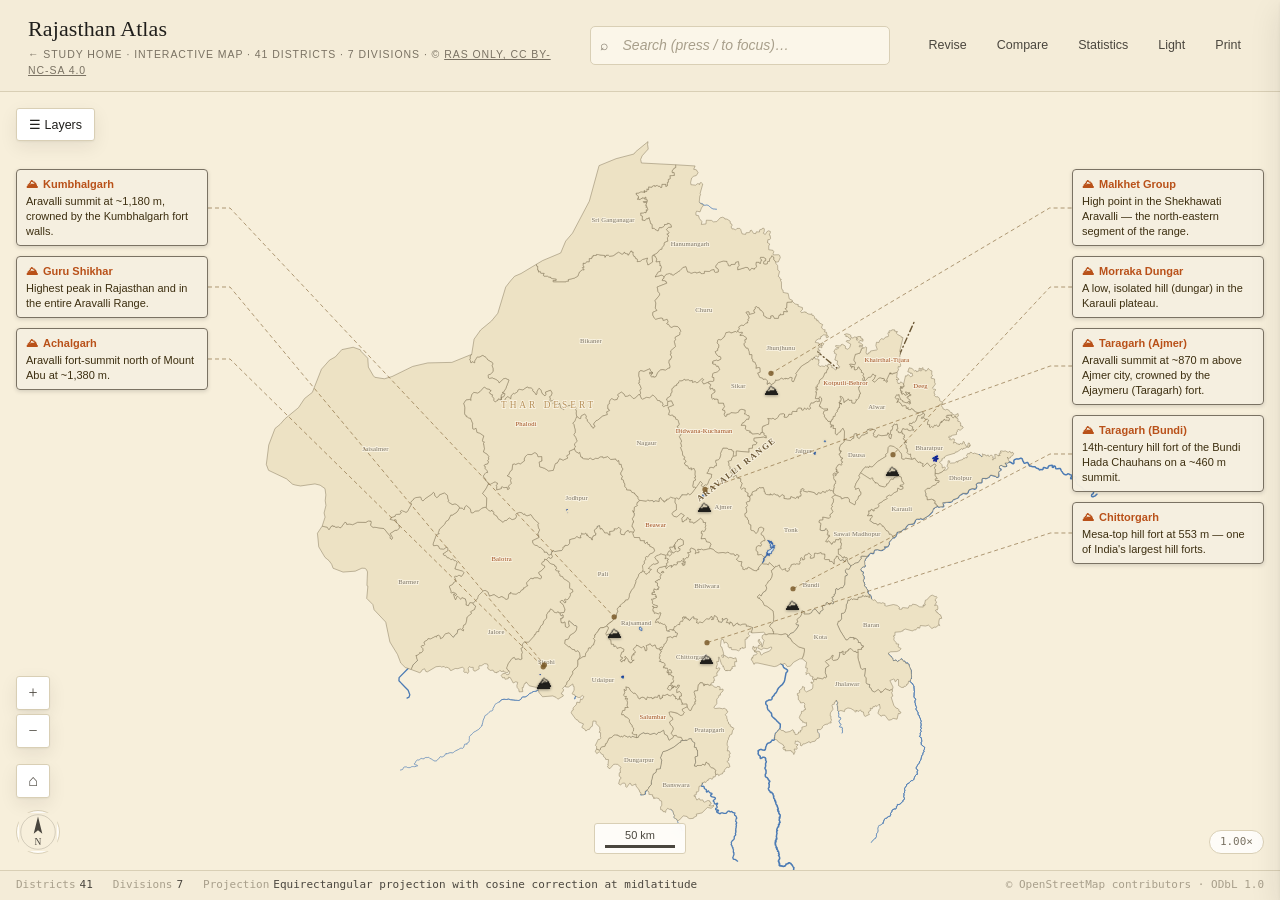
==== commit 039d8e4a: "Mobile: replace sikhwal callouts with tap-preview tooltip On ≤ 640 px, hide the sikhwal callout colu" ====
--- a/map.html
+++ b/map.html
@@ -87,6 +87,7 @@
     import './atlas/layers/RelatedHighlighter.js';
     import './atlas/layers/SelectionBreadcrumb.js';
     import './atlas/layers/MobileChrome.js';
+    import './atlas/layers/MobileFeatureTooltip.js';
     Atlas.boot(document.body);
 
     // Deep-link support for Study Home → Atlas navigation.
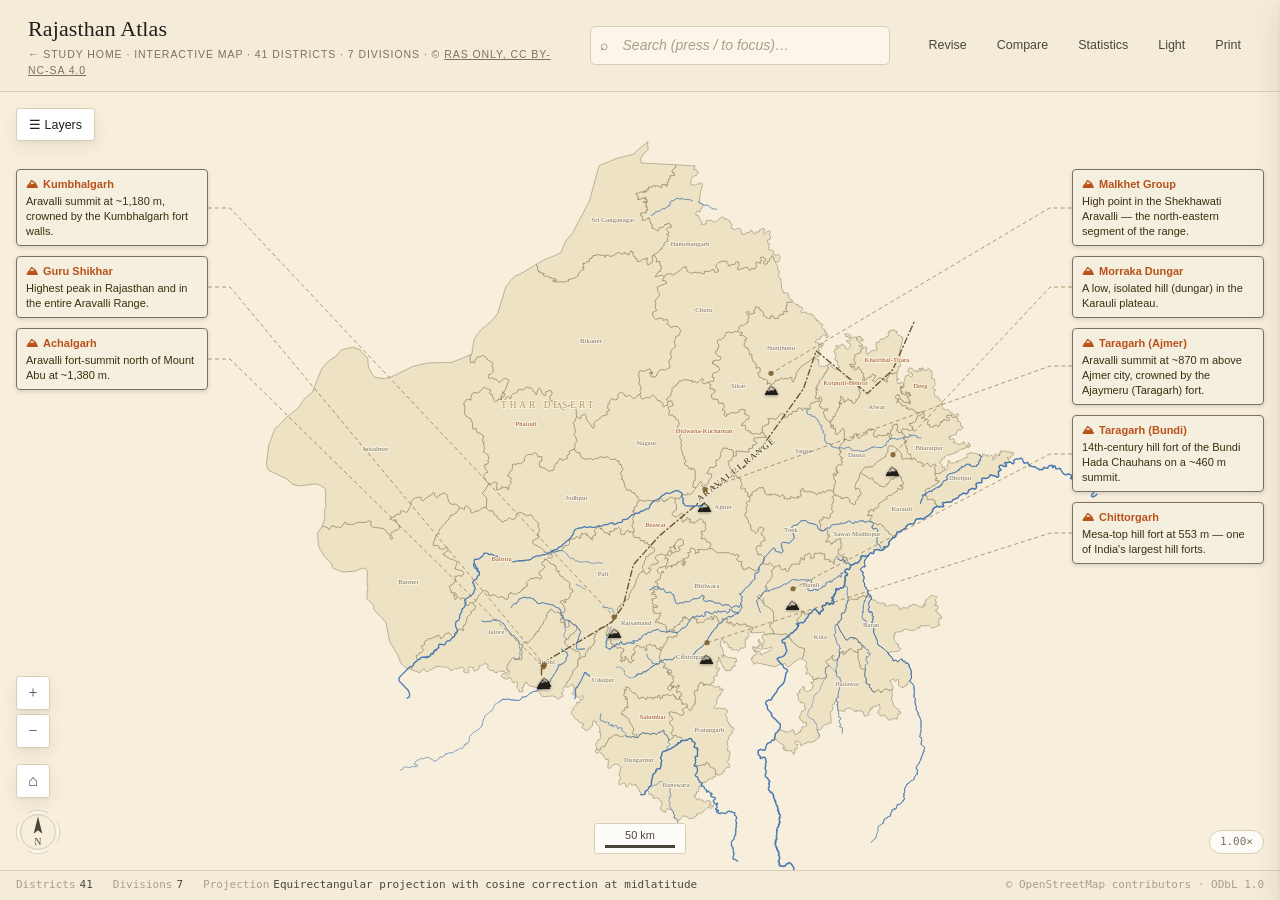
==== commit c86c1e13: "Deep-link: ?revise=1 now auto-opens the Revise overlay The header-nav "Revise" link (Study Home foot" ====
--- a/map.html
+++ b/map.html
@@ -127,6 +127,19 @@
         };
         setTimeout(tryResolve, 200);
       }
+      // ?revise=1 — auto-open the Revision Dashboard overlay. The header
+      // button [data-action="revision"] is injected by RevisionDashboard.js
+      // during its own atlas:ready handler, so we retry a few times in
+      // case it hasn't landed yet.
+      if (params.get('revise')) {
+        let tries = 0;
+        const openRevise = () => {
+          const btn = document.querySelector('button[data-action="revision"]');
+          if (btn) { btn.click(); return; }
+          if (++tries < 12) setTimeout(openRevise, 200);
+        };
+        setTimeout(openRevise, 200);
+      }
     });
   </script>
 </body>
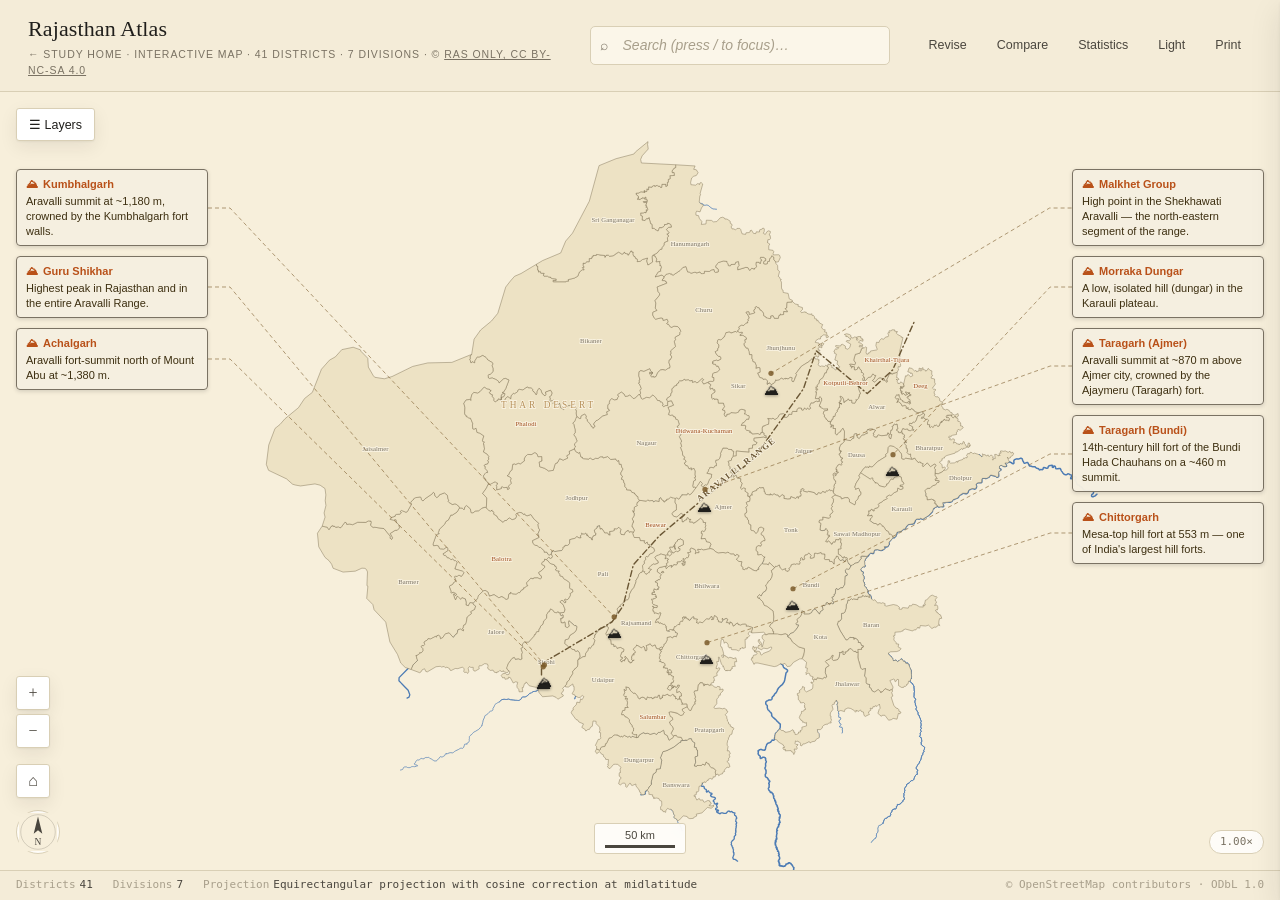
==== commit 134c67f8: "Data: Nov 2025 MC merger + provenance canaries Two independent changes bundled — both are data-layer" ====
--- a/map.html
+++ b/map.html
@@ -1,8 +1,31 @@
 <!doctype html>
+<!--
+  ================================================================
+    RAS Only — Rajasthan Atlas
+    © 2025-2026 RAS Only · CC BY-NC-SA 4.0
+    Canonical: https://thefundabox.github.io/Rajasthan-Atlas/
+    Source:    https://github.com/thefundabox/Rajasthan-Atlas
+    Serial:    RAS-2026-ATL-a7b3f9c2
+
+    This atlas is licensed CC BY-NC-SA 4.0 — free for non-commercial
+    use with visible attribution to RAS Only and a link back to the
+    canonical URL above. Verbatim reappearance of this header,
+    the /atlas/data/*.json _meta blocks, or feature-fact wordings
+    on any other site is provable evidence of copying and a
+    violation of the licence's attribution clause.
+
+    Please attribute. If you find the atlas useful commercially,
+    reach out via the GitHub repo for a licence.
+  ================================================================
+-->
 <html lang="en">
 <head>
   <meta charset="utf-8" />
   <meta name="viewport" content="width=device-width, initial-scale=1" />
+  <meta name="author" content="RAS Only" />
+  <meta name="copyright" content="© 2025-2026 RAS Only · CC BY-NC-SA 4.0" />
+  <meta name="provenance-serial" content="RAS-2026-ATL-a7b3f9c2" />
+  <link rel="canonical" href="https://thefundabox.github.io/Rajasthan-Atlas/" />
   <title>Rajasthan Atlas</title>
   <meta name="description" content="An interactive digital atlas of Rajasthan — 41 districts, protected areas, biosphere, and environment layers." />
 
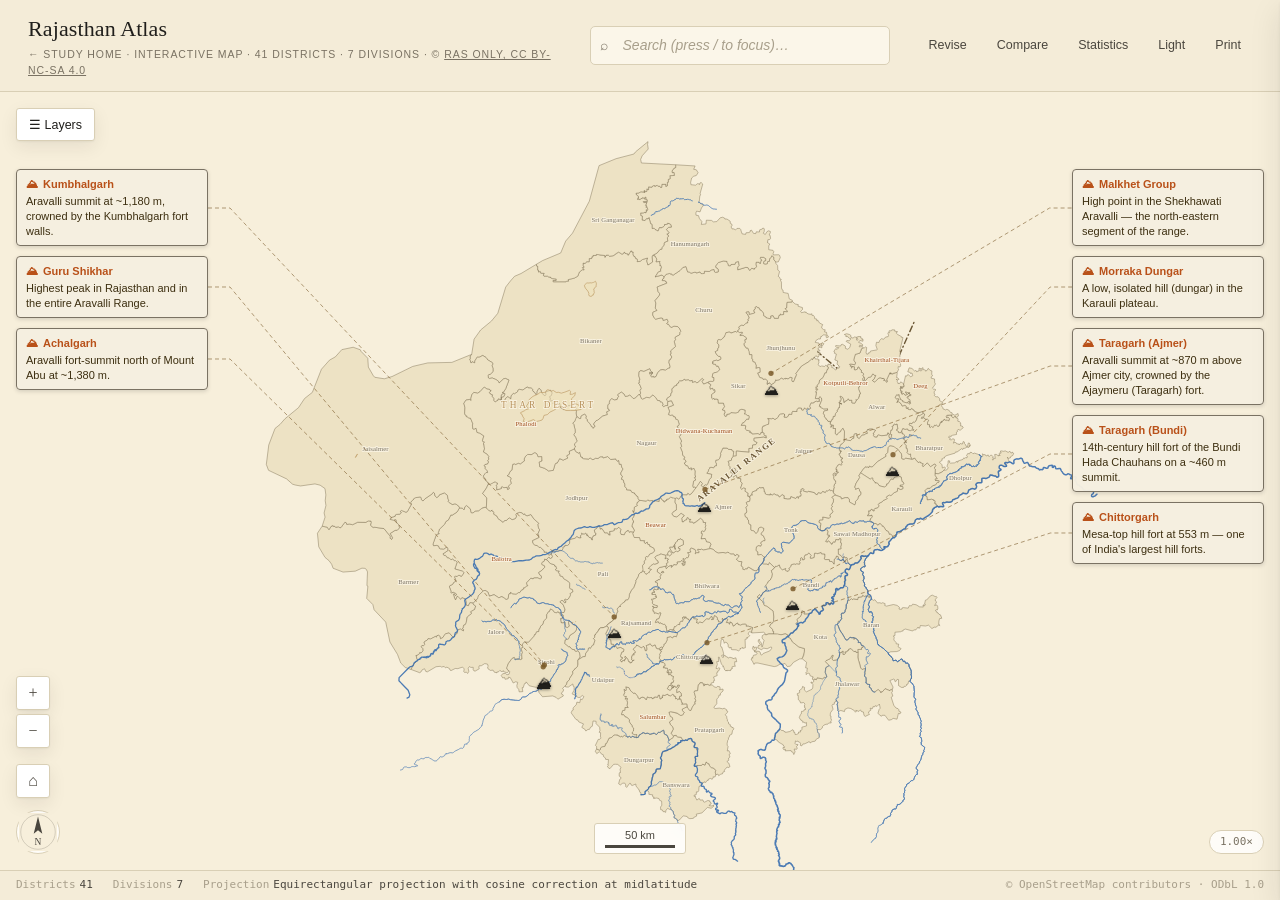
==== commit 10e643cd: "Map: colour district polygons by point-layer region Point layers that carry districts_included on ea" ====
--- a/map.html
+++ b/map.html
@@ -108,6 +108,7 @@
     import './atlas/layers/IntegrationTimeline.js';
     import './atlas/layers/DynastiesTimeline.js';
     import './atlas/layers/RelatedHighlighter.js';
+    import './atlas/layers/RegionZoneHighlighter.js';
     import './atlas/layers/SelectionBreadcrumb.js';
     import './atlas/layers/MobileChrome.js';
     import './atlas/layers/MobileFeatureTooltip.js';
--- a/atlas/ui/components/atlas.css
+++ b/atlas/ui/components/atlas.css
@@ -425,18 +425,41 @@
 .layers-popover h4:first-child { margin-top: 0; }
 .layers-popover .lp-row {
   display: flex; align-items: center; gap: var(--sp-2);
-  padding: 4px 0;
+  padding: 6px 0;
   font-size: var(--t-small);
   color: var(--ink-2);
   cursor: pointer;
 }
 .layers-popover .lp-row:hover { color: var(--ink); }
 .layers-popover .lp-row input[type="checkbox"] {
-  margin: 0; accent-color: var(--accent);
+  position: absolute;
+  width: 1px; height: 1px;
+  padding: 0; margin: -1px; overflow: hidden;
+  clip: rect(0, 0, 0, 0); white-space: nowrap; border: 0;
 }
 .layers-popover .lp-row .sw {
-  width: 14px; height: 14px; border-radius: 3px;
-  border: 1px solid; margin-left: auto; flex-shrink: 0;
+  width: 12px; height: 12px; border-radius: 3px;
+  border: 1px solid; flex-shrink: 0;
+}
+.layers-popover .lp-row .lp-name { flex: 1; min-width: 0; }
+.layers-popover .lp-row .lp-switch {
+  margin-left: auto; flex-shrink: 0;
+  width: 32px; height: 20px;
+  background: var(--hair);
+  border-radius: 999px;
+  position: relative;
+  transition: background var(--motion-fast);
+}
+.layers-popover .lp-row .lp-switch.on { background: var(--accent); }
+.layers-popover .lp-row .lp-switch::after {
+  content: ""; position: absolute; top: 2px; left: 2px;
+  width: 16px; height: 16px; border-radius: 50%;
+  background: #fff; box-shadow: 0 1px 2px rgba(0,0,0,0.18);
+  transition: left var(--motion-fast);
+}
+.layers-popover .lp-row .lp-switch.on::after { left: 14px; }
+.layers-popover .lp-row input[type="checkbox"]:focus-visible ~ .lp-switch {
+  box-shadow: var(--focus-ring);
 }
 .layers-popover .lp-modes {
   display: grid;
@@ -471,7 +494,7 @@
   padding: 8px 10px;
   font-family: var(--sans);
   font-size: var(--t-small);
-  max-width: 260px;
+  max-width: 300px;
   opacity: 0;
   transform: translate(-50%, calc(-100% - 12px));
   transition: opacity var(--motion-fast) var(--ease);
@@ -488,6 +511,19 @@
   color: var(--ink-3);
   font-size: var(--t-meta);
   letter-spacing: 0.03em;
+}
+.tooltip .tt-metric {
+  font-family: var(--mono);
+  letter-spacing: 0.02em;
+  margin-top: 1px;
+}
+.tooltip .tt-fact {
+  color: var(--ink-2);
+  font-size: var(--t-small);
+  line-height: 1.35;
+  margin-top: 6px;
+  padding-top: 6px;
+  border-top: 1px solid var(--hair);
 }
 .tooltip .tt-tag {
   display: inline-block;
@@ -569,9 +605,13 @@
     padding: 12px 8px;
     font-size: 14px;
   }
-  .layers-popover .lp-row input[type="checkbox"] {
+  .layers-popover .lp-row .lp-switch {
+    width: 40px; height: 24px;
+  }
+  .layers-popover .lp-row .lp-switch::after {
     width: 20px; height: 20px;
   }
+  .layers-popover .lp-row .lp-switch.on::after { left: 18px; }
   .layers-popover h4 {
     font-size: 11px;
     padding: 10px 4px 6px;
--- a/atlas/ui/components/climate.css
+++ b/atlas/ui/components/climate.css
@@ -205,3 +205,13 @@
 .a-map svg.mode-vegetation #atlas-terrain,
 .a-map svg.mode-desertification #atlas-terrain,
 .a-map svg.mode-drought #atlas-terrain { opacity: 0.35; }
+
+/* -- Popover-visibility gate ---------------------------------------- */
+.a-map .layer-rainfall.layer-active              path.feature { fill-opacity: 0.55; stroke: rgba(0,0,0,0.15); stroke-width: 0.3; }
+.a-map .layer-temperature.layer-active           path.feature { fill-opacity: 0.45; }
+.a-map .layer-climate-regions.layer-active       path.feature { fill-opacity: 0.6;  stroke: rgba(0,0,0,0.15); stroke-width: 0.4; }
+.a-map .layer-agro-climatic-zones.layer-active   path.feature { fill-opacity: 0.55; stroke: rgba(0,0,0,0.15); stroke-width: 0.4; }
+.a-map .layer-soil-types.layer-active            path.feature { fill-opacity: 0.55; stroke: rgba(0,0,0,0.15); stroke-width: 0.4; }
+.a-map .layer-vegetation.layer-active            path.feature { fill-opacity: 0.55; stroke: rgba(0,0,0,0.15); stroke-width: 0.4; }
+.a-map .layer-desertification.layer-active       path.feature { fill-opacity: 0.55; }
+.a-map .layer-drought-vulnerability.layer-active path.feature { fill-opacity: 0.55; }
--- a/atlas/ui/components/agriculture.css
+++ b/atlas/ui/components/agriculture.css
@@ -177,6 +177,14 @@
 .a-map svg.mode-dams #atlas-terrain,
 .a-map svg.mode-groundwater #atlas-terrain { opacity: 0.35; }
 
+/* -- Popover-visibility gate ---------------------------------------- */
+.a-map .layer-major-crops.layer-active         path.feature { fill-opacity: 0.5;  stroke: rgba(0,0,0,0.15); stroke-width: 0.35; }
+.a-map .layer-cropping-seasons.layer-active    path.feature { fill-opacity: 0.4; }
+.a-map .layer-agro-economic-zones.layer-active path.feature { fill-opacity: 0.55; stroke: rgba(0,0,0,0.15); stroke-width: 0.4; }
+.a-map .layer-irrigation-sources.layer-active  path.feature { fill-opacity: 0.55; stroke: rgba(0,0,0,0.15); stroke-width: 0.4; }
+.a-map .layer-command-areas.layer-active       path.feature { fill-opacity: 0.35; stroke: var(--irr-canal); stroke-width: 0.5; stroke-dasharray: 3 2; }
+.a-map .layer-groundwater.layer-active         path.feature { fill-opacity: 0.55; stroke: rgba(0,0,0,0.15); stroke-width: 0.35; }
+
 /* -- Labels ------------------------------------------------------------- */
 .a-map #atlas-labels .lbl-crop {
   fill: var(--ink-2); font-family: var(--serif); font-size: 9.5px;
--- a/atlas/ui/components/geology.css
+++ b/atlas/ui/components/geology.css
@@ -142,6 +142,13 @@
 .a-map svg.mode-mining #atlas-terrain,
 .a-map svg.mode-petroleum #atlas-terrain { opacity: 0.32; }
 
+/* -- Popover-visibility gate ---------------------------------------- */
+.a-map .layer-geological-provinces.layer-active path.feature { fill-opacity: 0.6;  stroke: rgba(0,0,0,0.15); stroke-width: 0.4; }
+.a-map .layer-rock-types.layer-active            path.feature { fill-opacity: 0.55; stroke: rgba(0,0,0,0.15); stroke-width: 0.4; }
+.a-map .layer-mineral-belts.layer-active         path.feature { fill-opacity: 0.35; stroke-width: 1.2; stroke-dasharray: 0; }
+.a-map .layer-building-stones.layer-active       path.feature { fill-opacity: 0.55; stroke: rgba(0,0,0,0.15); stroke-width: 0.4; }
+.a-map .layer-mining-clusters.layer-active       path.feature { fill: none; stroke: var(--cluster-outline); stroke-width: 1.5; stroke-dasharray: 4 3; }
+
 /* -- Labels --------------------------------------------------------- */
 .a-map #atlas-labels .lbl-province {
   fill: var(--ink-2); font-family: var(--serif); font-size:9.5px;
--- a/atlas/ui/components/industry.css
+++ b/atlas/ui/components/industry.css
@@ -144,6 +144,10 @@
 .a-map svg.mode-sez                 #atlas-terrain,
 .a-map svg.mode-handicrafts         #atlas-terrain { opacity: 0.32; }
 
+/* -- Popover-visibility gate ---------------------------------------- */
+.a-map .layer-industrial-regions.layer-active  path.feature { fill-opacity: 0.4;  stroke: rgba(0,0,0,0.18); stroke-width: 0.5; stroke-dasharray: 4 2; }
+.a-map .layer-industrial-clusters.layer-active path.feature { fill-opacity: 0.55; stroke: rgba(0,0,0,0.15); stroke-width: 0.4; }
+
 /* -- Labels --------------------------------------------------------- */
 .a-map #atlas-labels .lbl-industrial-region {
   fill: var(--industry-ink); font-family: var(--serif); font-size: 9.5px;
--- a/atlas/ui/components/energy.css
+++ b/atlas/ui/components/energy.css
@@ -149,6 +149,11 @@
 .a-map svg.mode-solar               #atlas-terrain,
 .a-map svg.mode-wind                #atlas-terrain { opacity: 0.32; }
 
+/* -- Popover-visibility gate ---------------------------------------- */
+.a-map .layer-energy-mix.layer-active             path.feature { fill-opacity: 0.45; stroke: rgba(0,0,0,0.15); stroke-width: 0.4; }
+.a-map .layer-renewable-zones.layer-active        path.feature { fill-opacity: 0.35; stroke: rgba(0,0,0,0.15); stroke-width: 0.4; }
+.a-map .layer-transmission-corridors.layer-active path.feature { fill-opacity: 0.28; stroke: var(--tc-gec); stroke-width: 0.9; stroke-dasharray: 6 3; }
+
 /* -- Labels ------------------------------------------------------- */
 .a-map #atlas-labels .lbl-energy-mix {
   fill: var(--energy-ink); font-family: var(--serif); font-size: 9.5px;
--- a/atlas/ui/components/human_geography.css
+++ b/atlas/ui/components/human_geography.css
@@ -357,3 +357,19 @@
 .chain-step.chip-scheduled-tribes,          .ed-related-chip.chip-scheduled-tribes          { background: var(--st-high); color: white; }
 .chain-step.chip-scheduled-castes,          .ed-related-chip.chip-scheduled-castes          { background: var(--sc-high); color: white; }
 .chain-step.chip-population-growth,         .ed-related-chip.chip-population-growth         { background: var(--grw-high); color: white; }
+
+/* -- Popover-visibility gate ---------------------------------------- */
+/* Mirrors the svg.mode-* rules above but keys on .layer-active so a
+   layer toggled directly from the Layers popover paints correctly,
+   without needing a preset URL param to set the SVG mode class. */
+.a-map .layer-population-density.layer-active   path.feature,
+.a-map .layer-population-growth.layer-active    path.feature,
+.a-map .layer-literacy.layer-active             path.feature,
+.a-map .layer-sex-ratio.layer-active            path.feature,
+.a-map .layer-urbanisation.layer-active         path.feature,
+.a-map .layer-scheduled-tribes.layer-active     path.feature,
+.a-map .layer-scheduled-castes.layer-active     path.feature { fill-opacity: 0.6; stroke: rgba(0,0,0,0.12); stroke-width: 0.3; }
+.a-map .layer-scheduled-areas.layer-active      path.feature { fill-opacity: 0.35; stroke: rgba(0,0,0,0.2); stroke-width: 0.4; }
+.a-map .layer-regional-zones.layer-active       path.feature { fill-opacity: 0.42; stroke: rgba(0,0,0,0.15); stroke-width: 0.5; }
+.a-map .layer-border-districts.layer-active     path.feature { fill-opacity: 0.28; stroke: var(--border-interstate); stroke-width: 0.5; stroke-dasharray: 3 2; }
+.a-map .layer-population-corridors.layer-active path.feature { fill-opacity: 0.32; stroke: var(--pc-stroke); stroke-width: 1.2; stroke-dasharray: 5 3; }
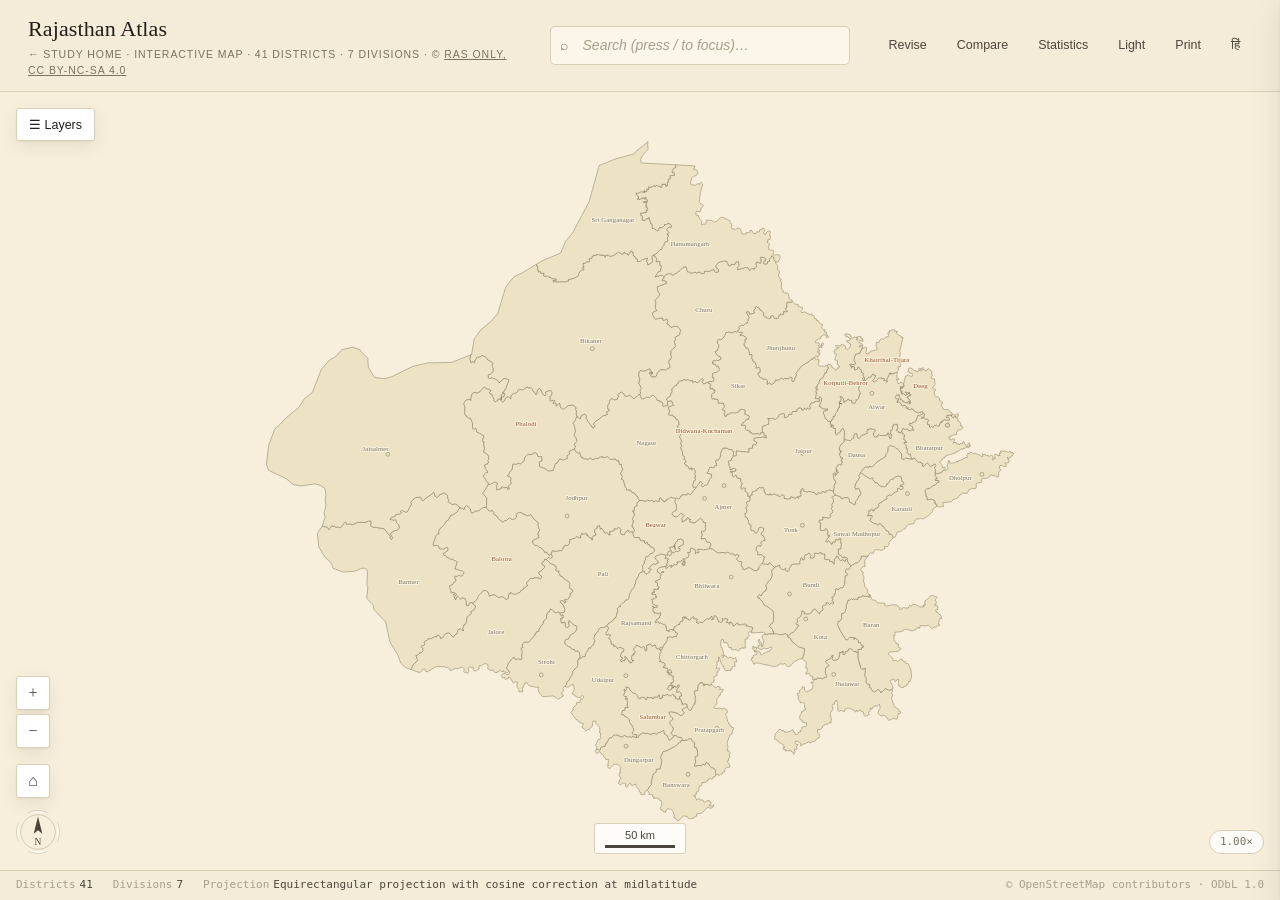
==== commit 2861dec7: "i18n: Hindi language toggle for the UI chrome New atlas/core/i18n.js — a small language layer with g" ====
--- a/map.html
+++ b/map.html
@@ -51,12 +51,12 @@
   <header class="a-header">
     <div>
       <h1><a href="./" style="color:inherit;text-decoration:none">Rajasthan Atlas</a></h1>
-      <div class="subtitle"><a href="./" style="color:inherit;text-decoration:none">← Study Home</a> · Interactive Map · 41 Districts · 7 Divisions · © <a href="./LICENSE" style="color:inherit" title="CC BY-NC-SA 4.0 — free for non-commercial use with attribution">RAS Only, CC BY-NC-SA 4.0</a></div>
+      <div class="subtitle"><a href="./" style="color:inherit;text-decoration:none" data-i18n="← Study Home">← Study Home</a> · <span data-i18n="Interactive Map">Interactive Map</span> · <span data-i18n="41 Districts">41 Districts</span> · <span data-i18n="7 Divisions">7 Divisions</span> · © <a href="./LICENSE" style="color:inherit" title="CC BY-NC-SA 4.0 — free for non-commercial use with attribution" data-i18n="RAS Only, CC BY-NC-SA 4.0">RAS Only, CC BY-NC-SA 4.0</a></div>
     </div>
     <div class="search-wrap">
       <div class="search">
         <span class="icon">⌕</span>
-        <input type="search" placeholder="Search (press / to focus)…" spellcheck="false" autocomplete="off" aria-label="Search the atlas" />
+        <input type="search" data-i18n-placeholder="Search (press / to focus)…" placeholder="Search (press / to focus)…" spellcheck="false" autocomplete="off" aria-label="Search the atlas" />
         <button class="clear" aria-label="Clear search">×</button>
         <div class="search-results" role="listbox"></div>
       </div>
@@ -76,6 +76,18 @@
 
   <script type="module">
     import { Atlas } from './atlas/core/AtlasCore.js';
+    import { t, getLang } from './atlas/core/i18n.js';
+    // Translate any element carrying data-i18n / data-i18n-placeholder / data-i18n-title
+    // before Atlas.boot builds the header nav (which reads the language too).
+    for (const el of document.querySelectorAll('[data-i18n]')) {
+      el.textContent = t(el.dataset.i18n);
+    }
+    for (const el of document.querySelectorAll('[data-i18n-placeholder]')) {
+      el.setAttribute('placeholder', t(el.dataset.i18nPlaceholder));
+    }
+    for (const el of document.querySelectorAll('[data-i18n-title]')) {
+      el.setAttribute('title', t(el.dataset.i18nTitle));
+    }
     import './atlas/layers/TerrainLayer.js';
     import './atlas/layers/EnvironmentLayer.js';
     import './atlas/layers/HydrologyLayer.js';
--- a/atlas/ui/styles/layout.css
+++ b/atlas/ui/styles/layout.css
@@ -67,6 +67,21 @@
   display: flex;
   gap: var(--sp-2);
   align-items: center;
+}
+/* Language toggle in the header — a compact pill that shows the OPPOSITE
+ * language (i.e. what a click would switch to). Persists via localStorage
+ * and reloads the page. */
+.a-header .h-btn.h-lang {
+  min-width: 32px;
+  text-align: center;
+  font-family: var(--sans);
+  font-weight: 500;
+  letter-spacing: 0.02em;
+}
+.a-header .h-btn.h-lang[aria-pressed="true"] {
+  background: var(--sel-bg);
+  border-color: var(--sel);
+  color: var(--ink);
 }
 .a-header .search-wrap { flex: 0 0 300px; }
 
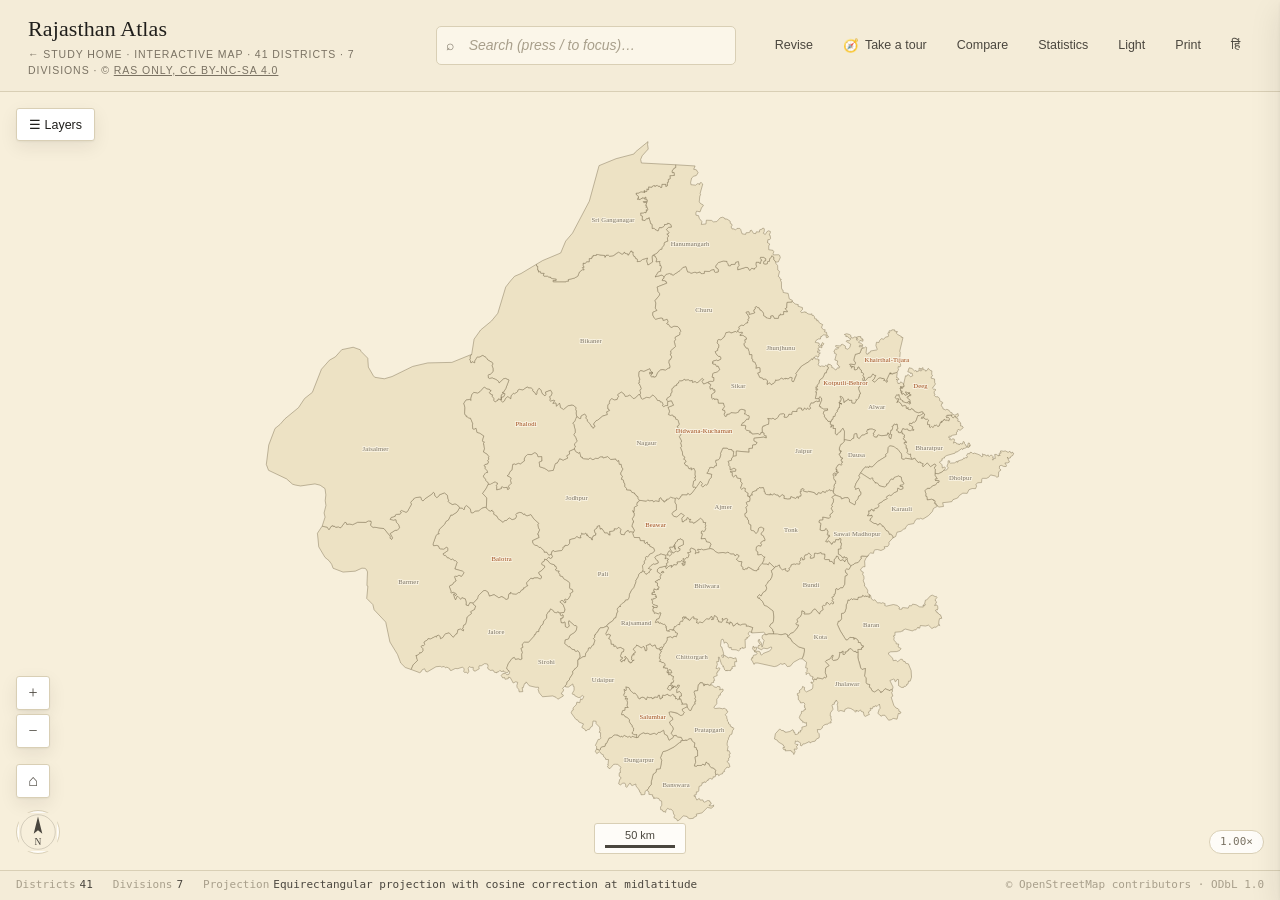
==== commit 4c1472e1: "feat: add 'Take a tour' guided step-through (EN + Hindi) New TourGuide.js plug-in: a 'Take a tour' h" ====
--- a/map.html
+++ b/map.html
@@ -124,6 +124,7 @@
     import './atlas/layers/SelectionBreadcrumb.js';
     import './atlas/layers/MobileChrome.js';
     import './atlas/layers/MobileFeatureTooltip.js';
+    import './atlas/layers/TourGuide.js';
     Atlas.boot(document.body);
 
     // Deep-link support for Study Home → Atlas navigation.
